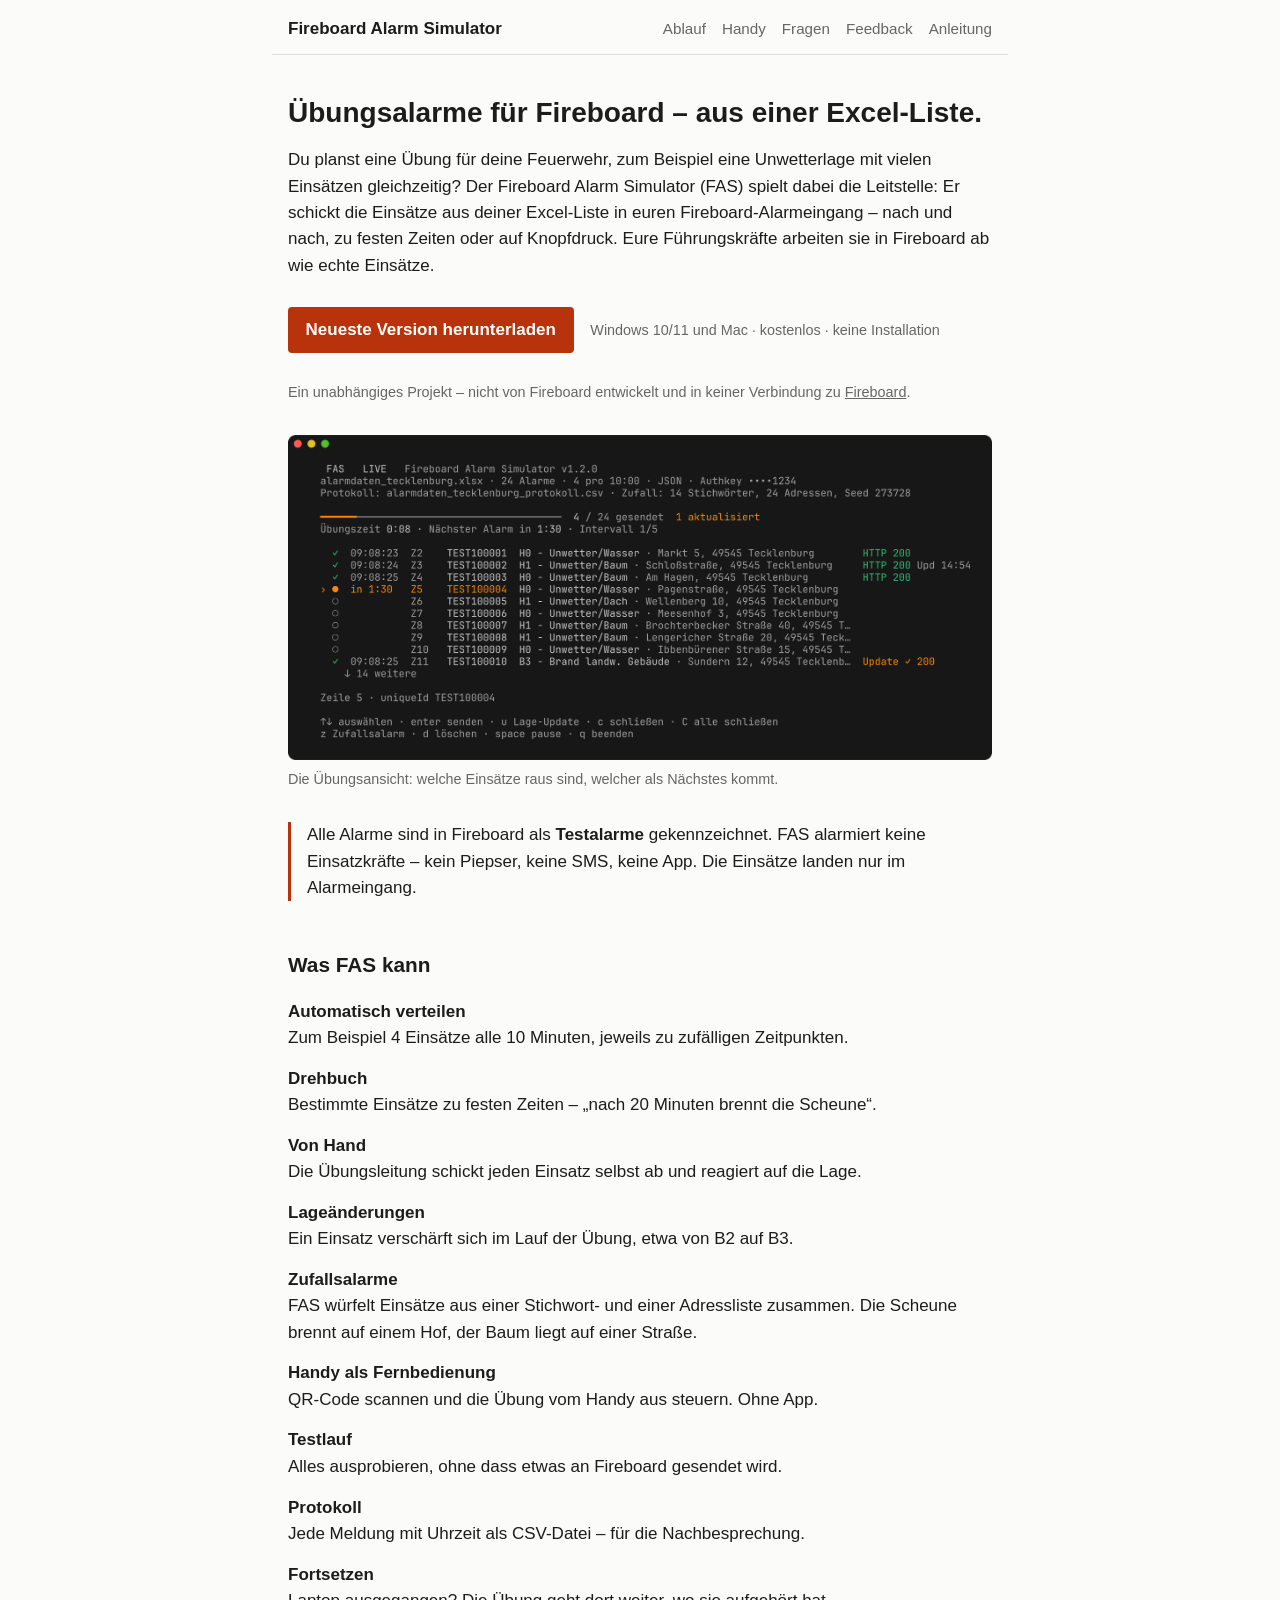
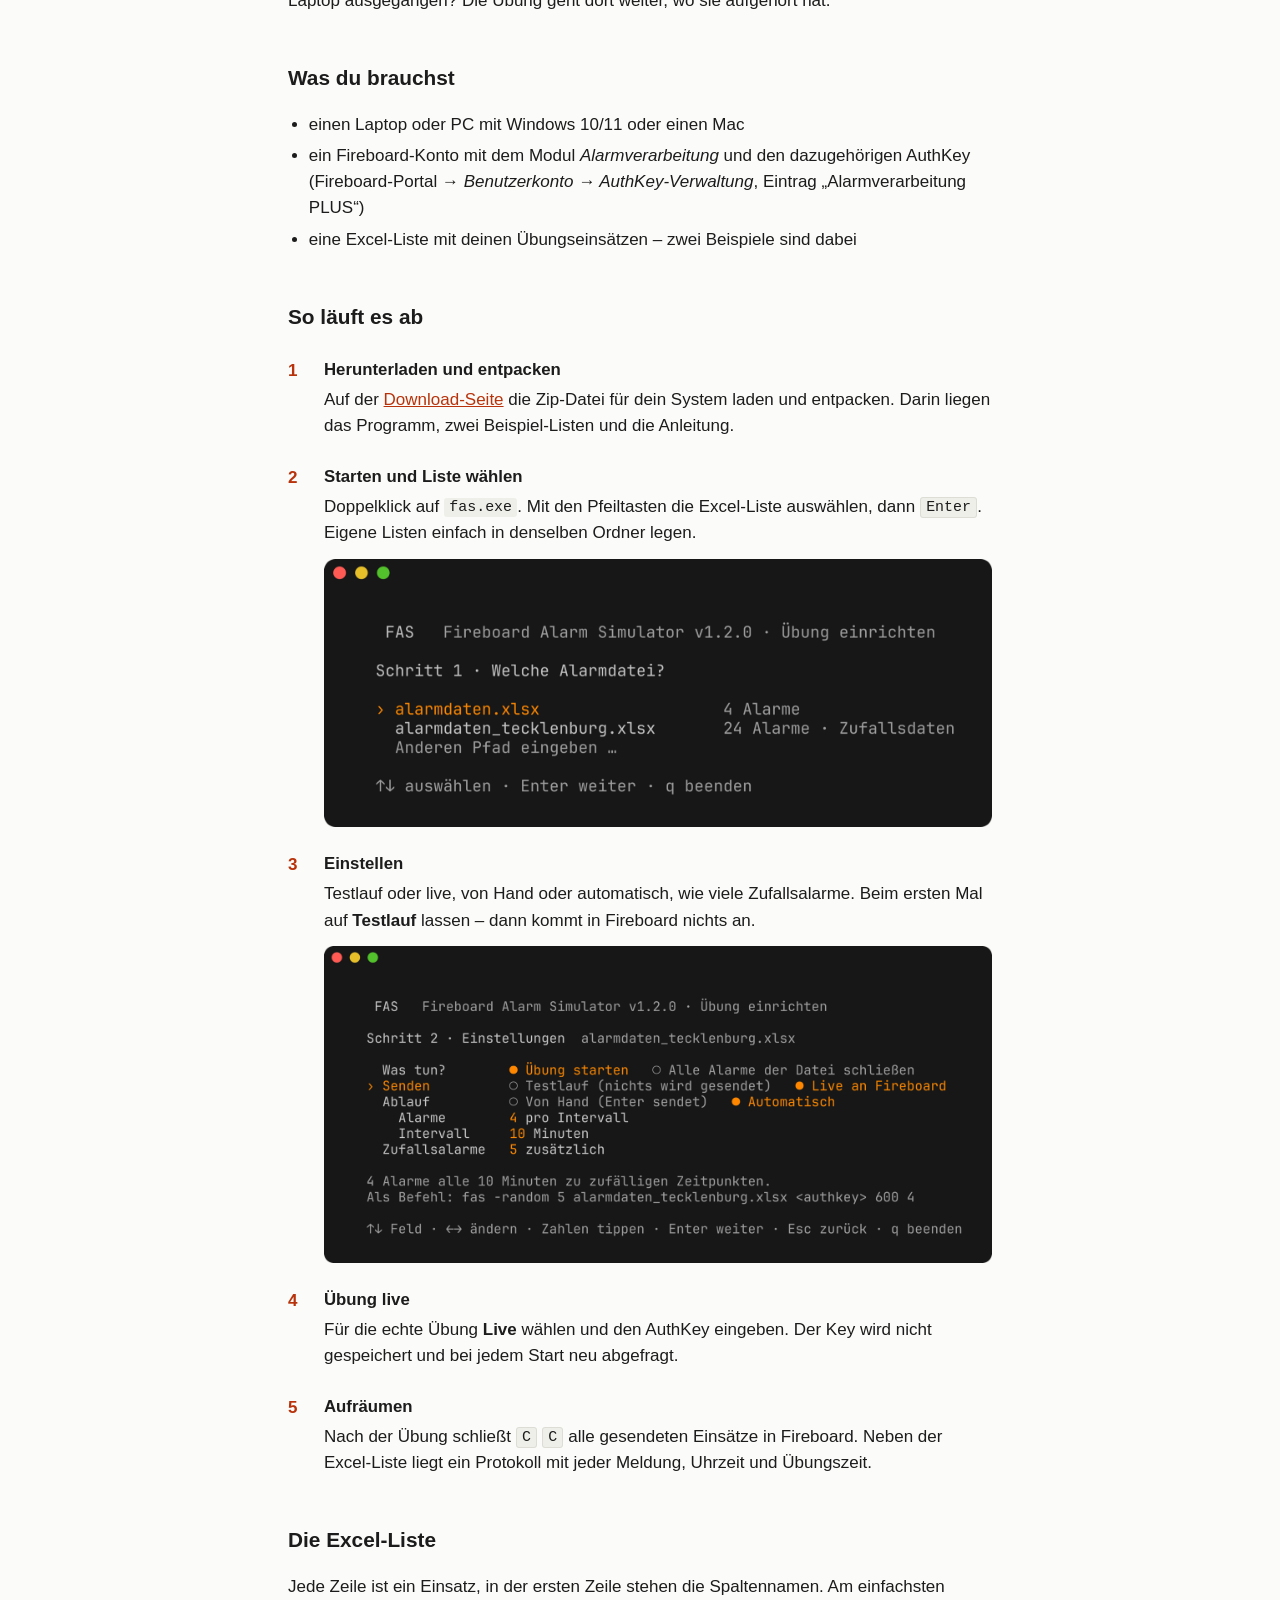
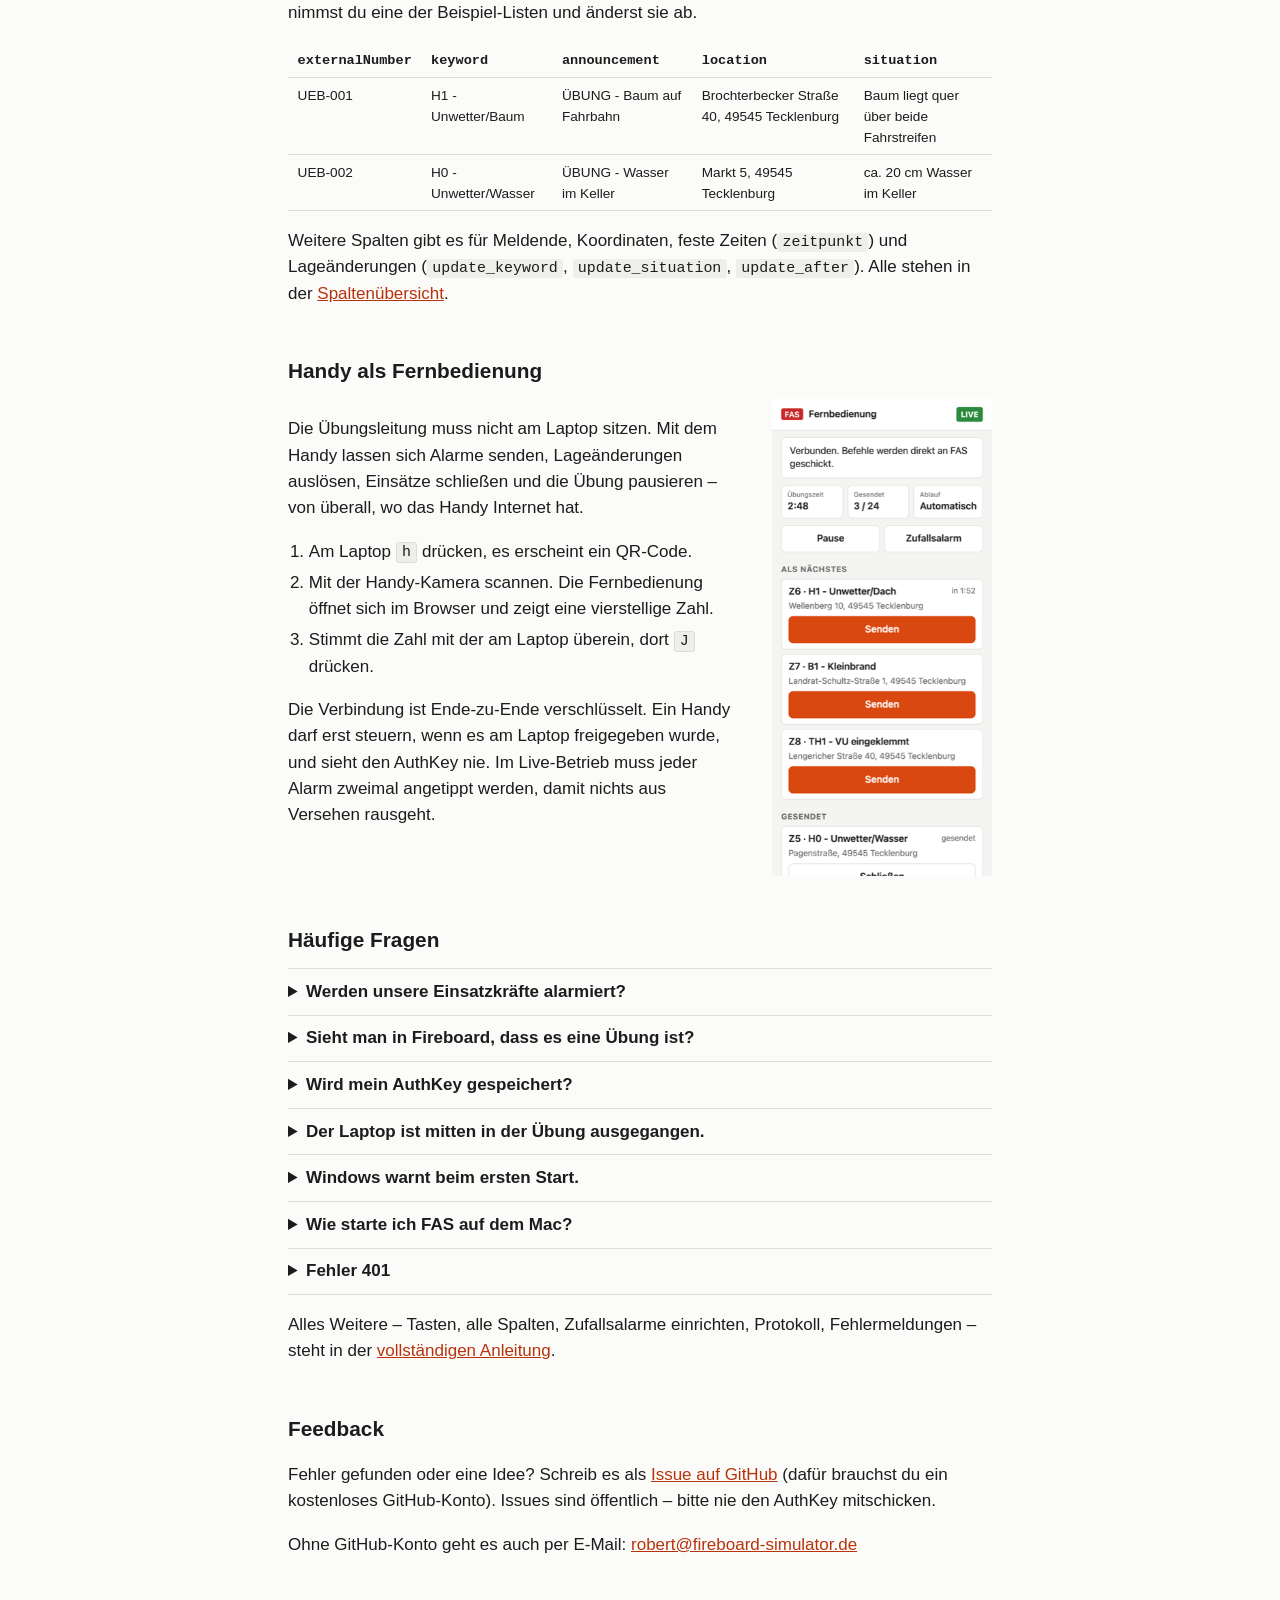
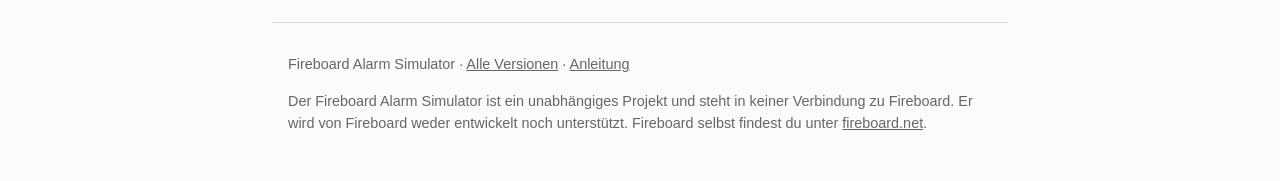
==== index.html @ 9aef9c81 "README aktualisiert" ====
<!doctype html>
<html lang="de">
<head>
<meta charset="utf-8">
<meta name="viewport" content="width=device-width, initial-scale=1">
<title>Fireboard Alarm Simulator – Übungsalarme für die Feuerwehr</title>
<meta name="description" content="Kostenloses Programm für Feuerwehr-Übungen: schickt Übungseinsätze aus einer Excel-Liste als Testalarme in den Fireboard-Alarmeingang. Für Windows und Mac.">
<meta name="robots" content="index, follow, max-snippet:-1, max-image-preview:large">
<link rel="canonical" href="https://fireboard-simulator.de/">

<meta property="og:type" content="website">
<meta property="og:site_name" content="Fireboard Alarm Simulator">
<meta property="og:locale" content="de_DE">
<meta property="og:url" content="https://fireboard-simulator.de/">
<meta property="og:title" content="Fireboard Alarm Simulator – Übungsalarme für die Feuerwehr">
<meta property="og:description" content="FAS spielt bei der Übung die Leitstelle: Einsätze aus einer Excel-Liste landen als Testalarme im Fireboard-Alarmeingang – automatisch, nach Drehbuch oder auf Knopfdruck. Kostenlos für Windows und Mac.">
<meta property="og:image" content="https://fireboard-simulator.de/docs/images/uebung.png">
<meta property="og:image:type" content="image/png">
<meta property="og:image:width" content="1600">
<meta property="og:image:height" content="739">
<meta property="og:image:alt" content="Übungsansicht des Fireboard Alarm Simulator während einer laufenden Übung">
<meta name="twitter:card" content="summary_large_image">

<script type="application/ld+json">
{
  "@context": "https://schema.org",
  "@graph": [
    {
      "@type": "WebSite",
      "@id": "https://fireboard-simulator.de/#website",
      "url": "https://fireboard-simulator.de/",
      "name": "Fireboard Alarm Simulator",
      "alternateName": ["FAS", "Fireboard Alarm Simulator (FAS)"],
      "inLanguage": "de"
    },
    {
      "@type": "SoftwareApplication",
      "@id": "https://fireboard-simulator.de/#software",
      "name": "Fireboard Alarm Simulator",
      "alternateName": "FAS",
      "url": "https://fireboard-simulator.de/",
      "mainEntityOfPage": "https://fireboard-simulator.de/",
      "description": "Programm für Feuerwehr-Übungen: schickt Übungseinsätze aus einer Excel-Liste als Testalarme in den Fireboard-Alarmeingang – automatisch verteilt, nach Drehbuch zu festen Zeiten oder von Hand. Es werden keine Einsatzkräfte alarmiert. Unabhängiges Projekt, nicht von Fireboard entwickelt.",
      "inLanguage": "de",
      "applicationCategory": "UtilitiesApplication",
      "operatingSystem": "Windows 10, Windows 11, macOS",
      "isAccessibleForFree": true,
      "offers": {
        "@type": "Offer",
        "price": "0",
        "priceCurrency": "EUR"
      },
      "downloadUrl": "https://github.com/kventil/fireboard-alarm-simulator-releases/releases/latest",
      "softwareHelp": "https://github.com/kventil/fireboard-alarm-simulator-releases#readme",
      "softwareRequirements": "Fireboard-Konto mit dem Modul Alarmverarbeitung und AuthKey",
      "screenshot": "https://fireboard-simulator.de/docs/images/uebung.png",
      "image": "https://fireboard-simulator.de/docs/images/uebung.png",
      "sameAs": "https://github.com/kventil/fireboard-alarm-simulator-releases",
      "audience": {
        "@type": "Audience",
        "audienceType": "Feuerwehren, Übungsleitung, Einsatzleitung, Führungskräfte"
      },
      "featureList": [
        "Übungsalarme automatisch über die Übungszeit verteilen",
        "Drehbuch: Einsätze zu festen Zeiten",
        "Einsätze von Hand durch die Übungsleitung senden",
        "Lageänderungen im Lauf der Übung",
        "Zufallsalarme aus Stichwort- und Adressliste",
        "Handy als Fernbedienung per QR-Code, Ende-zu-Ende verschlüsselt",
        "Testlauf ohne Senden an Fireboard",
        "Protokoll als CSV-Datei für die Nachbesprechung",
        "Unterbrochene Übung fortsetzen"
      ]
    }
  ]
}
</script>

<link rel="stylesheet" href="style.css">
</head>
<body>

<header>
  <a class="name" href="./">Fireboard Alarm Simulator</a>
  <nav>
    <a href="#ablauf">Ablauf</a>
    <a href="#handy">Handy</a>
    <a href="#fragen">Fragen</a>
    <a href="https://github.com/kventil/fireboard-alarm-simulator-releases/issues/new/choose">Feedback</a>
    <a href="https://github.com/kventil/fireboard-alarm-simulator-releases#readme">Anleitung</a>
  </nav>
</header>

<main>

<h1>Übungsalarme für Fireboard – aus einer Excel-Liste.</h1>

<p>
Du planst eine Übung für deine Feuerwehr, zum Beispiel eine Unwetterlage mit
vielen Einsätzen gleichzeitig? Der Fireboard Alarm Simulator (FAS) spielt dabei
die Leitstelle: Er schickt die Einsätze aus deiner Excel-Liste in euren
Fireboard-Alarmeingang – nach und nach, zu festen Zeiten oder auf Knopfdruck.
Eure Führungskräfte arbeiten sie in Fireboard ab wie echte Einsätze.
</p>

<p class="download">
  <a href="https://github.com/kventil/fireboard-alarm-simulator-releases/releases/latest">Neueste Version herunterladen</a>
  <span>Windows 10/11 und Mac · kostenlos · keine Installation</span>
</p>

<p class="small">
Ein unabhängiges Projekt – nicht von Fireboard entwickelt und in keiner
Verbindung zu <a href="https://fireboard.net/">Fireboard</a>.
</p>

<figure>
  <img src="docs/images/uebung.png" width="1600" height="739" alt="Übungsansicht während einer laufenden Übung">
  <figcaption>Die Übungsansicht: welche Einsätze raus sind, welcher als Nächstes kommt.</figcaption>
</figure>

<p class="note">
Alle Alarme sind in Fireboard als <b>Testalarme</b> gekennzeichnet. FAS
alarmiert keine Einsatzkräfte – kein Piepser, keine SMS, keine App. Die
Einsätze landen nur im Alarmeingang.
</p>

<h2>Was FAS kann</h2>

<dl class="features">
  <dt>Automatisch verteilen</dt>
  <dd>Zum Beispiel 4 Einsätze alle 10 Minuten, jeweils zu zufälligen Zeitpunkten.</dd>
  <dt>Drehbuch</dt>
  <dd>Bestimmte Einsätze zu festen Zeiten – „nach 20 Minuten brennt die Scheune“.</dd>
  <dt>Von Hand</dt>
  <dd>Die Übungsleitung schickt jeden Einsatz selbst ab und reagiert auf die Lage.</dd>
  <dt>Lageänderungen</dt>
  <dd>Ein Einsatz verschärft sich im Lauf der Übung, etwa von B2 auf B3.</dd>
  <dt>Zufallsalarme</dt>
  <dd>FAS würfelt Einsätze aus einer Stichwort- und einer Adressliste zusammen. Die Scheune brennt auf einem Hof, der Baum liegt auf einer Straße.</dd>
  <dt>Handy als Fernbedienung</dt>
  <dd>QR-Code scannen und die Übung vom Handy aus steuern. Ohne App.</dd>
  <dt>Testlauf</dt>
  <dd>Alles ausprobieren, ohne dass etwas an Fireboard gesendet wird.</dd>
  <dt>Protokoll</dt>
  <dd>Jede Meldung mit Uhrzeit als CSV-Datei – für die Nachbesprechung.</dd>
  <dt>Fortsetzen</dt>
  <dd>Laptop ausgegangen? Die Übung geht dort weiter, wo sie aufgehört hat.</dd>
</dl>

<h2>Was du brauchst</h2>

<ul>
  <li>einen Laptop oder PC mit Windows 10/11 oder einen Mac</li>
  <li>ein Fireboard-Konto mit dem Modul <i>Alarmverarbeitung</i> und den
    dazugehörigen AuthKey (Fireboard-Portal → <i>Benutzerkonto →
    AuthKey-Verwaltung</i>, Eintrag „Alarmverarbeitung PLUS“)</li>
  <li>eine Excel-Liste mit deinen Übungseinsätzen – zwei Beispiele sind dabei</li>
</ul>

<h2 id="ablauf">So läuft es ab</h2>

<ol class="steps">
  <li>
    <h3>Herunterladen und entpacken</h3>
    <p>Auf der <a href="https://github.com/kventil/fireboard-alarm-simulator-releases/releases/latest">Download-Seite</a>
    die Zip-Datei für dein System laden und entpacken. Darin liegen das
    Programm, zwei Beispiel-Listen und die Anleitung.</p>
  </li>
  <li>
    <h3>Starten und Liste wählen</h3>
    <p>Doppelklick auf <code>fas.exe</code>. Mit den Pfeiltasten die
    Excel-Liste auswählen, dann <kbd>Enter</kbd>. Eigene Listen einfach in
    denselben Ordner legen.</p>
    <img src="docs/images/start-datei.png" width="1600" height="644" alt="Startbildschirm: Alarmliste wählen" loading="lazy">
  </li>
  <li>
    <h3>Einstellen</h3>
    <p>Testlauf oder live, von Hand oder automatisch, wie viele
    Zufallsalarme. Beim ersten Mal auf <b>Testlauf</b> lassen – dann kommt
    in Fireboard nichts an.</p>
    <img src="docs/images/start-einstellungen.png" width="1600" height="759" alt="Startbildschirm: Einstellungen" loading="lazy">
  </li>
  <li>
    <h3>Übung live</h3>
    <p>Für die echte Übung <b>Live</b> wählen und den AuthKey eingeben. Der
    Key wird nicht gespeichert und bei jedem Start neu abgefragt.</p>
  </li>
  <li>
    <h3>Aufräumen</h3>
    <p>Nach der Übung schließt <kbd>C</kbd> <kbd>C</kbd> alle gesendeten
    Einsätze in Fireboard. Neben der Excel-Liste liegt ein Protokoll mit
    jeder Meldung, Uhrzeit und Übungszeit.</p>
  </li>
</ol>

<h2>Die Excel-Liste</h2>

<p>
Jede Zeile ist ein Einsatz, in der ersten Zeile stehen die Spaltennamen. Am
einfachsten nimmst du eine der Beispiel-Listen und änderst sie ab.
</p>

<div class="table">
<table>
  <thead>
    <tr><th>externalNumber</th><th>keyword</th><th>announcement</th><th>location</th><th>situation</th></tr>
  </thead>
  <tbody>
    <tr><td>UEB-001</td><td>H1 - Unwetter/Baum</td><td>ÜBUNG - Baum auf Fahrbahn</td><td>Brochterbecker Straße 40, 49545 Tecklenburg</td><td>Baum liegt quer über beide Fahrstreifen</td></tr>
    <tr><td>UEB-002</td><td>H0 - Unwetter/Wasser</td><td>ÜBUNG - Wasser im Keller</td><td>Markt 5, 49545 Tecklenburg</td><td>ca. 20 cm Wasser im Keller</td></tr>
  </tbody>
</table>
</div>

<p>
Weitere Spalten gibt es für Meldende, Koordinaten, feste Zeiten
(<code>zeitpunkt</code>) und Lageänderungen (<code>update_keyword</code>,
<code>update_situation</code>, <code>update_after</code>). Alle stehen in der
<a href="https://github.com/kventil/fireboard-alarm-simulator-releases#alle-spalten">Spaltenübersicht</a>.
</p>

<h2 id="handy">Handy als Fernbedienung</h2>

<div class="split">
  <div>
    <p>
    Die Übungsleitung muss nicht am Laptop sitzen. Mit dem Handy lassen sich
    Alarme senden, Lageänderungen auslösen, Einsätze schließen und die Übung
    pausieren – von überall, wo das Handy Internet hat.
    </p>
    <ol>
      <li>Am Laptop <kbd>h</kbd> drücken, es erscheint ein QR-Code.</li>
      <li>Mit der Handy-Kamera scannen. Die Fernbedienung öffnet sich im Browser und zeigt eine vierstellige Zahl.</li>
      <li>Stimmt die Zahl mit der am Laptop überein, dort <kbd>J</kbd> drücken.</li>
    </ol>
    <p>
    Die Verbindung ist Ende-zu-Ende verschlüsselt. Ein Handy darf erst
    steuern, wenn es am Laptop freigegeben wurde, und sieht den AuthKey nie.
    Im Live-Betrieb muss jeder Alarm zweimal angetippt werden, damit nichts
    aus Versehen rausgeht.
    </p>
  </div>
  <img src="docs/images/handy.png" width="323" height="700" alt="Fernbedienung auf dem Handy" loading="lazy">
</div>

<h2 id="fragen">Häufige Fragen</h2>

<details>
  <summary>Werden unsere Einsatzkräfte alarmiert?</summary>
  <p>Nein. FAS schickt die Einsätze nur in den Fireboard-Alarmeingang. Piepser,
  Sirene, SMS oder Alarmierungs-Apps werden nicht ausgelöst.</p>
</details>

<details>
  <summary>Sieht man in Fireboard, dass es eine Übung ist?</summary>
  <p>Ja, alle Alarme sind als Testalarme gekennzeichnet. Zusätzlich empfehlen
  wir, im Alarmtext „ÜBUNG“ voranzustellen – wie in den Beispiel-Listen.</p>
</details>

<details>
  <summary>Wird mein AuthKey gespeichert?</summary>
  <p>Nein, nie. Du gibst ihn bei jedem Start ein. Wer das nicht jedes Mal
  möchte, kann ihn in eine Datei legen – siehe
  <a href="https://github.com/kventil/fireboard-alarm-simulator-releases#authkey-aus-einer-datei">AuthKey aus einer Datei</a>.</p>
</details>

<details>
  <summary>Der Laptop ist mitten in der Übung ausgegangen.</summary>
  <p>Einfach FAS wieder starten. Es fragt „Letzte Übung fortsetzen?“ – mit
  <kbd>J</kbd> geht es dort weiter, wo es aufgehört hat. Schon gesendete
  Einsätze werden nicht noch einmal geschickt.</p>
</details>

<details>
  <summary>Windows warnt beim ersten Start.</summary>
  <p>„Der Computer wurde durch Windows geschützt“ ist bei neuen Programmen
  normal. Auf <i>Weitere Informationen</i> → <i>Trotzdem ausführen</i>
  klicken.</p>
</details>

<details>
  <summary>Wie starte ich FAS auf dem Mac?</summary>
  <p>Die Zip-Datei für Apple-Chip (<code>macos-arm64</code>) oder Intel
  (<code>macos-intel</code>) laden und entpacken. Beim ersten Mal im
  Terminal die Download-Sperre entfernen:</p>
  <pre>cd ~/Downloads/fireboard-alarm-simulator-…-macos-arm64
xattr -d com.apple.quarantine fas
./fas</pre>
  <p>Danach genügt ein Doppelklick auf <code>fas</code> im Finder.</p>
</details>

<details>
  <summary>Fehler 401</summary>
  <p>Der AuthKey ist falsch, oder das Modul Alarmverarbeitung ist für euer
  Konto nicht freigeschaltet. Den Key im Fireboard-Portal prüfen.</p>
</details>

<p>
Alles Weitere – Tasten, alle Spalten, Zufallsalarme einrichten, Protokoll,
Fehlermeldungen – steht in der
<a href="https://github.com/kventil/fireboard-alarm-simulator-releases#readme">vollständigen Anleitung</a>.
</p>

<h2 id="feedback">Feedback</h2>

<p>
Fehler gefunden oder eine Idee? Schreib es als
<a href="https://github.com/kventil/fireboard-alarm-simulator-releases/issues/new/choose">Issue auf GitHub</a>
(dafür brauchst du ein kostenloses GitHub-Konto). Issues sind öffentlich –
bitte nie den AuthKey mitschicken.
</p>

<p id="kontakt">
Ohne GitHub-Konto geht es auch per E-Mail:
<span class="mail" data-m="ed.rotalumis-draoberif|trebor">robert<span class="x">.entfernen</span>@<span class="x">nicht-</span>fireboard-simulator.de</span>
</p>

</main>

<footer>
  <p>
  Fireboard Alarm Simulator ·
  <a href="https://github.com/kventil/fireboard-alarm-simulator-releases/releases">Alle Versionen</a> ·
  <a href="https://github.com/kventil/fireboard-alarm-simulator-releases#readme">Anleitung</a>
  </p>
  <p>
  Der Fireboard Alarm Simulator ist ein unabhängiges Projekt und steht in
  keiner Verbindung zu Fireboard. Er wird von Fireboard weder entwickelt noch
  unterstützt. Fireboard selbst findest du unter
  <a href="https://fireboard.net/">fireboard.net</a>.
  </p>
</footer>

<script>
// Spam protection for the e-mail address. The page source does not contain
// it in one piece: without JavaScript, decoy parts hidden by CSS keep it from
// harvesters; with JavaScript it is put together here as a mailto link.
for (const el of document.querySelectorAll(".mail[data-m]")) {
  const [domain, user] = el.dataset.m.split("|").map(s => [...s].reverse().join(""));
  const a = document.createElement("a");
  a.href = "mailto:" + user + "\u0040" + domain;
  a.textContent = user + "\u0040" + domain;
  el.replaceWith(a);
}
</script>

</body>
</html>
---- style.css ----
:root {
  --bg: #fbfbf9;
  --text: #1c1c1c;
  --dim: #666;
  --line: #ddddd6;
  --code: #efefea;
  --accent: #b8330b;
  color-scheme: light dark;
}
@media (prefers-color-scheme: dark) {
  :root {
    --bg: #171717;
    --text: #e8e8e8;
    --dim: #9a9a9a;
    --line: #333;
    --code: #242424;
    --accent: #ff8a3d;
  }
}

* { box-sizing: border-box; }

body {
  margin: 0;
  background: var(--bg);
  color: var(--text);
  font: 17px/1.55 -apple-system, BlinkMacSystemFont, "Segoe UI", Roboto, sans-serif;
}

a { color: var(--accent); }

header, main, footer {
  max-width: 46rem;
  margin: 0 auto;
  padding: 0 1rem;
}

header {
  display: flex;
  flex-wrap: wrap;
  gap: .25rem 1.5rem;
  justify-content: space-between;
  align-items: baseline;
  padding-top: 1rem;
  padding-bottom: .75rem;
  border-bottom: 1px solid var(--line);
}
header .name {
  color: var(--text);
  font-weight: 600;
  text-decoration: none;
}
header nav { display: flex; flex-wrap: wrap; gap: 1rem; font-size: .95rem; }
header nav a { color: var(--dim); text-decoration: none; }
header nav a:hover { color: var(--text); }

h1 { font-size: 1.75rem; line-height: 1.25; margin: 2.5rem 0 1rem; }
h2 { font-size: 1.3rem; margin: 3rem 0 .75rem; }
h3 { font-size: 1.05rem; margin: 0 0 .25rem; }

img { max-width: 100%; height: auto; display: block; }

figure { margin: 2rem 0; }
figcaption { color: var(--dim); font-size: .9rem; margin-top: .5rem; }

.download { margin: 1.75rem 0; }
.download a {
  display: inline-block;
  background: var(--accent);
  color: #fff;
  font-weight: 600;
  text-decoration: none;
  padding: .6rem 1.1rem;
  border-radius: 4px;
  margin-right: .75rem;
}
.download a:hover { filter: brightness(1.1); }
.download span { color: var(--dim); font-size: .9rem; display: inline-block; margin-top: .5rem; }

.note {
  border-left: 3px solid var(--accent);
  padding-left: 1rem;
}

.features dt { font-weight: 600; margin-top: .9rem; }
.features dd { margin: 0; }

ul, ol { padding-left: 1.3rem; }
li { margin: .3rem 0; }

.steps { list-style: none; padding: 0; counter-reset: step; }
.steps > li {
  counter-increment: step;
  position: relative;
  padding-left: 2.25rem;
  margin: 1.5rem 0;
}
.steps > li::before {
  content: counter(step);
  position: absolute;
  left: 0;
  top: .05rem;
  font-weight: 600;
  color: var(--accent);
}
.steps p { margin: 0 0 .75rem; }

.table { overflow-x: auto; margin: 1rem 0; }
table { border-collapse: collapse; font-size: .85rem; }
th, td {
  text-align: left;
  vertical-align: top;
  padding: .4rem .6rem;
  border-bottom: 1px solid var(--line);
}
th { font-family: ui-monospace, Menlo, Consolas, monospace; font-weight: 600; }

.split { display: flex; gap: 2rem; align-items: flex-start; }
.split > div { flex: 1; }
.split img { width: 220px; flex-shrink: 0; }
@media (max-width: 600px) {
  .split { flex-direction: column; }
  .split img { align-self: center; }
}

code, kbd, pre {
  font-family: ui-monospace, Menlo, Consolas, monospace;
  font-size: .88em;
  background: var(--code);
  border-radius: 3px;
}
code, kbd { padding: .1em .35em; }
kbd { border: 1px solid var(--line); }
pre { padding: .75rem 1rem; overflow-x: auto; }

details { border-bottom: 1px solid var(--line); padding: .6rem 0; }
details:first-of-type { border-top: 1px solid var(--line); }
summary { cursor: pointer; font-weight: 600; }
details p { margin: .5rem 0; }

footer {
  margin-top: 4rem;
  padding-top: 1rem;
  padding-bottom: 2rem;
  border-top: 1px solid var(--line);
  color: var(--dim);
  font-size: .9rem;
}
footer a { color: var(--dim); }

.small { color: var(--dim); font-size: .9rem; }
.small a { color: var(--dim); }

.mail .x { display: none; }
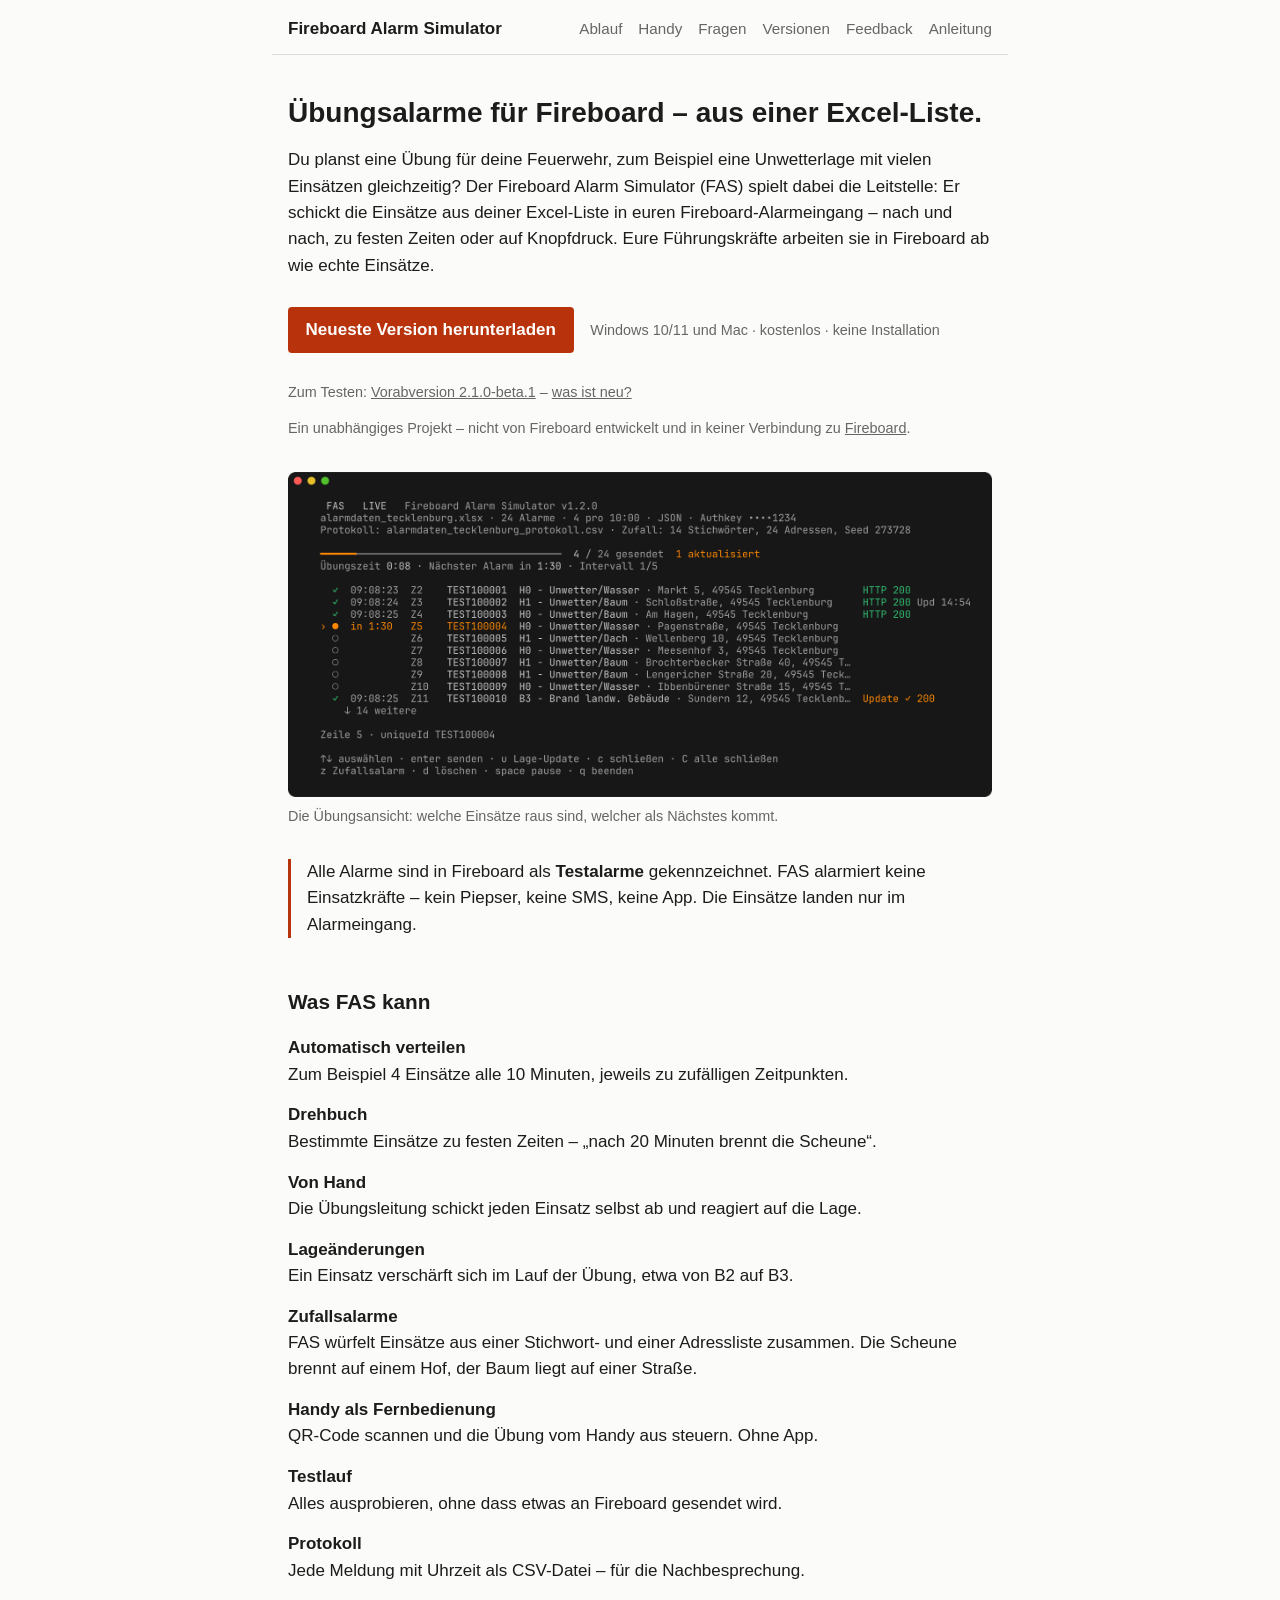
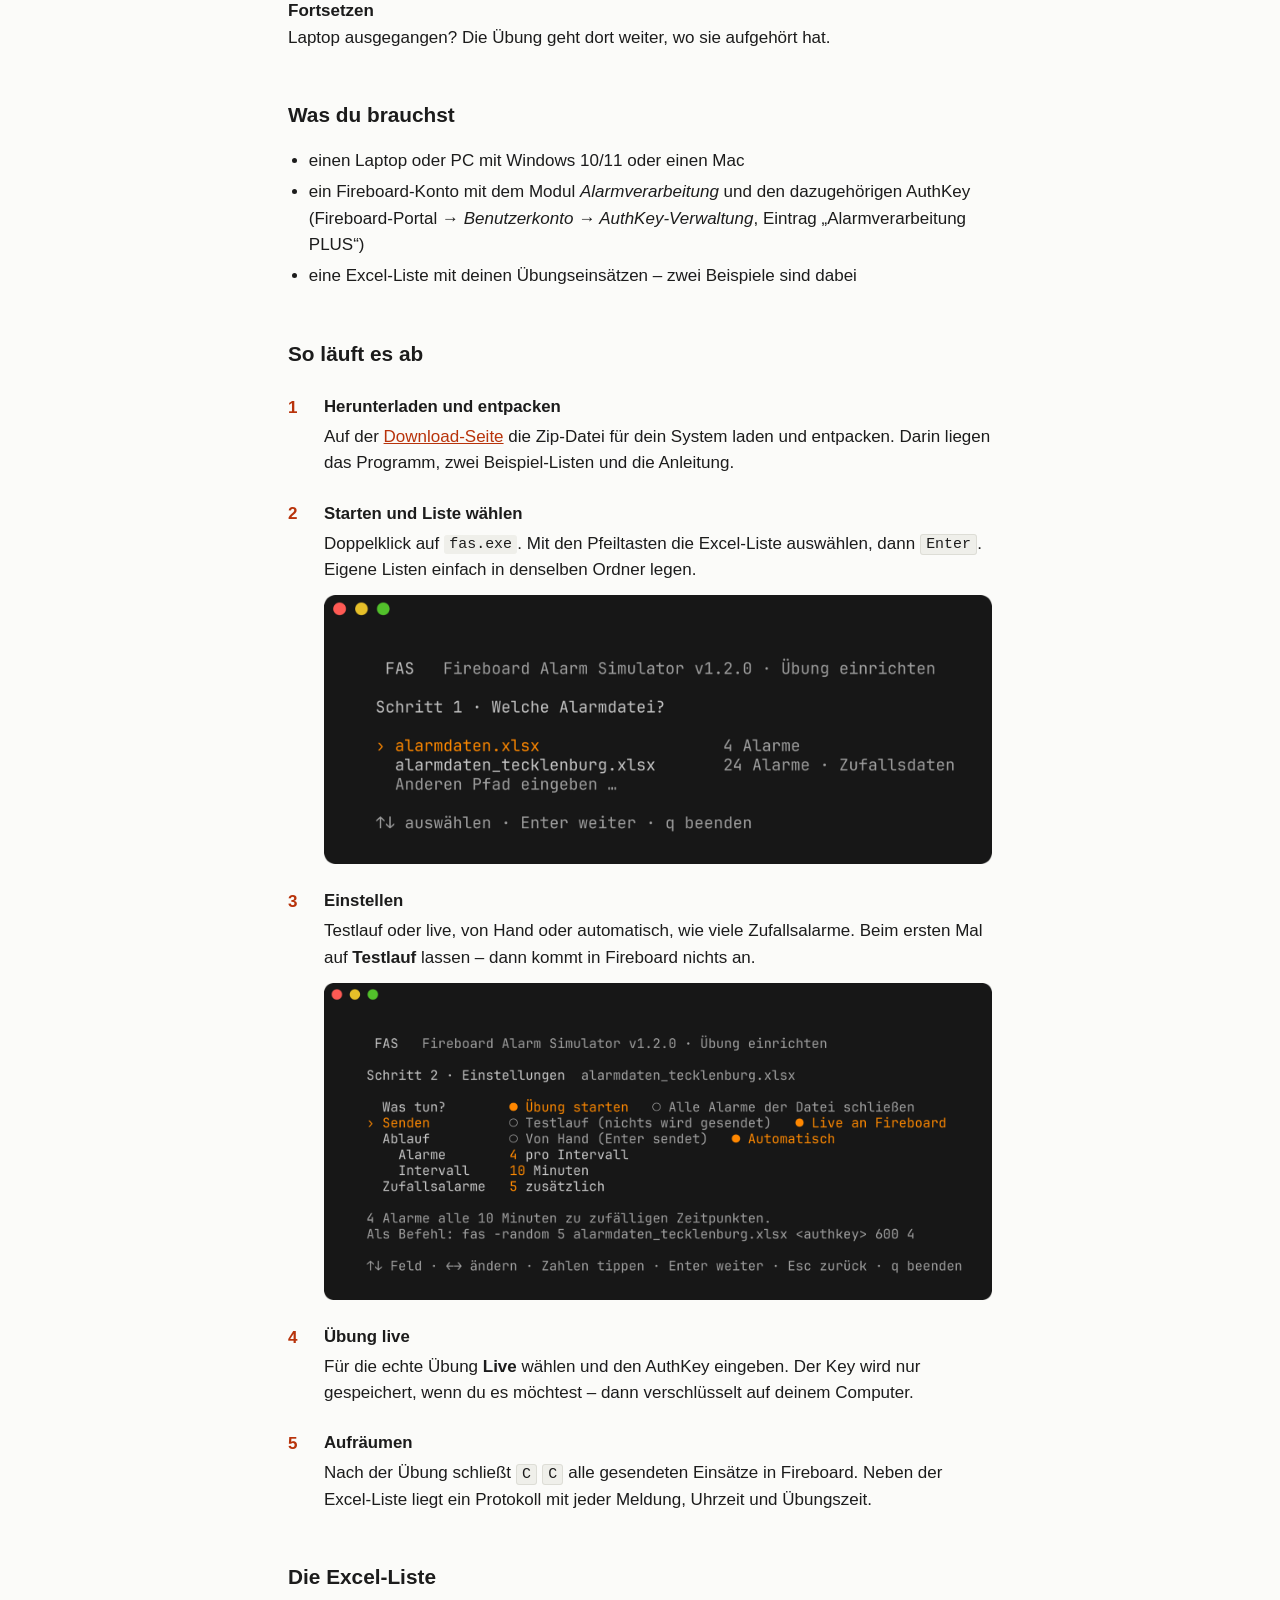
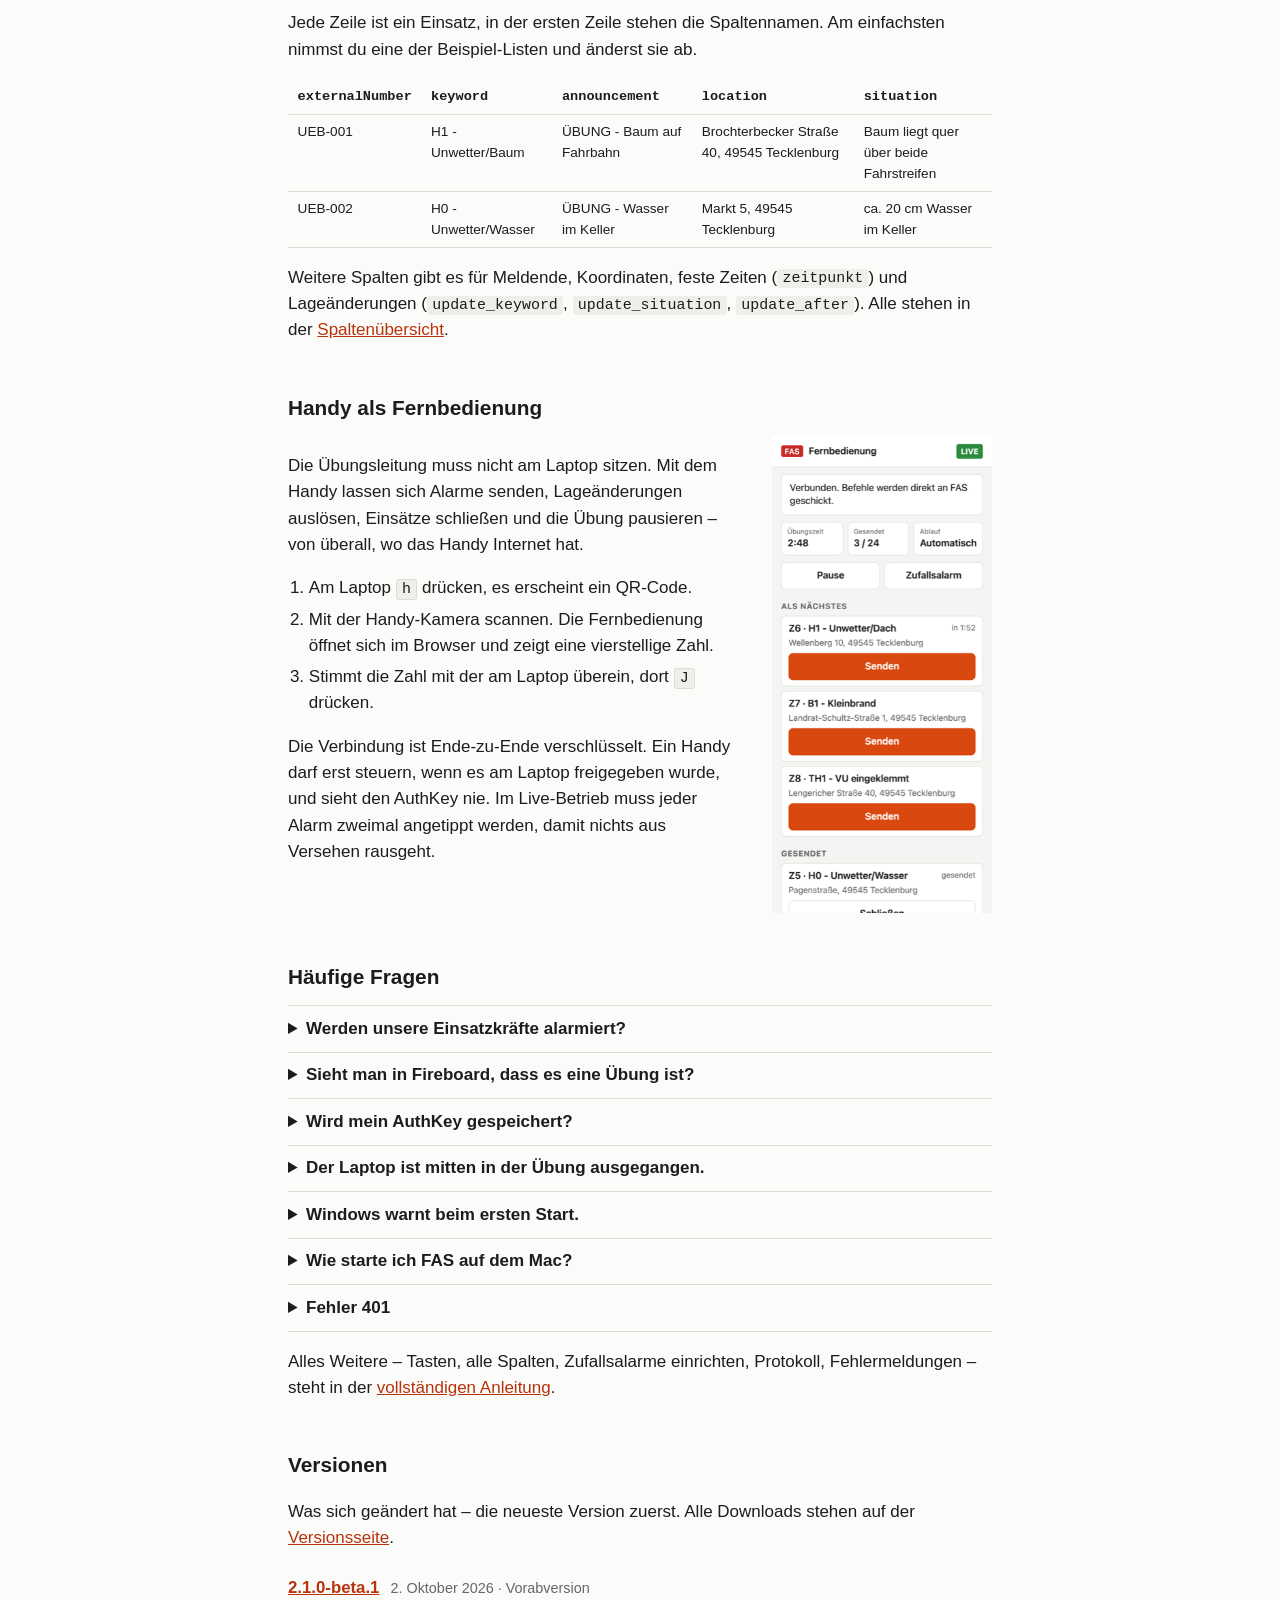
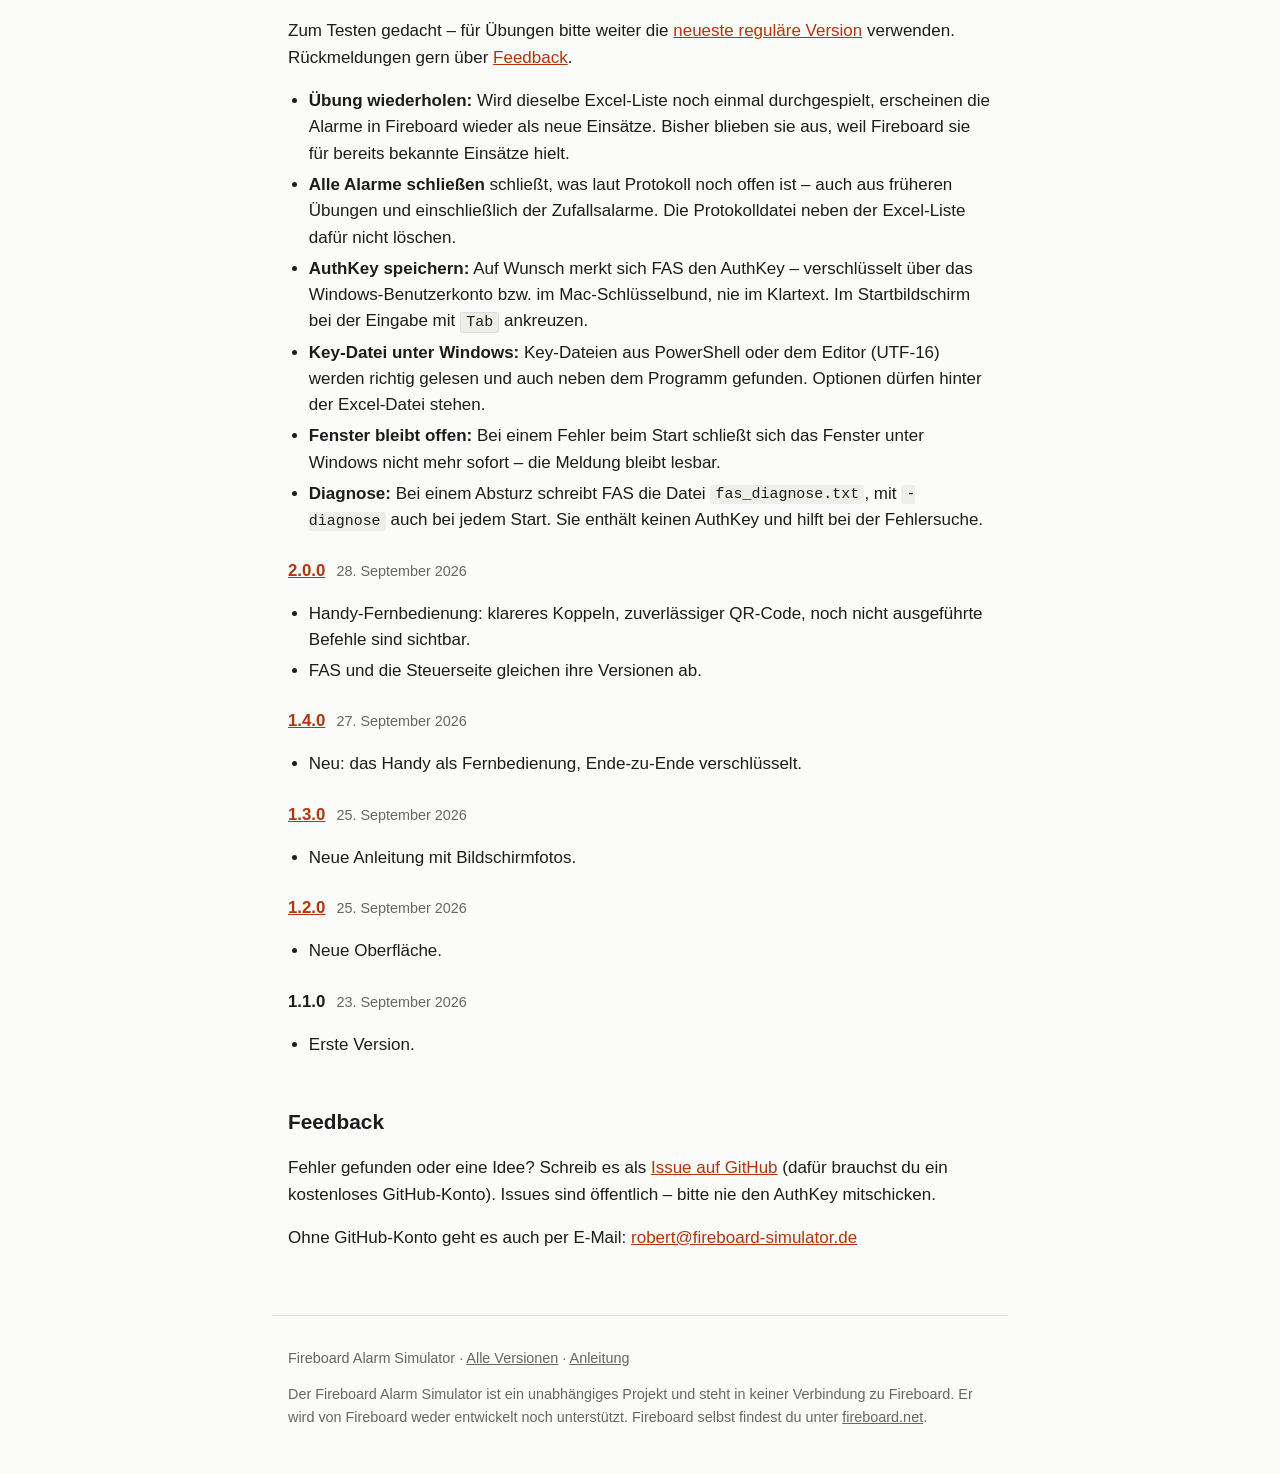
==== commit 47480bae: "README aktualisiert" ====
--- a/index.html
+++ b/index.html
@@ -86,6 +86,7 @@
     <a href="#ablauf">Ablauf</a>
     <a href="#handy">Handy</a>
     <a href="#fragen">Fragen</a>
+    <a href="#versionen">Versionen</a>
     <a href="https://github.com/kventil/fireboard-alarm-simulator-releases/issues/new/choose">Feedback</a>
     <a href="https://github.com/kventil/fireboard-alarm-simulator-releases#readme">Anleitung</a>
   </nav>
@@ -106,6 +107,11 @@
 <p class="download">
   <a href="https://github.com/kventil/fireboard-alarm-simulator-releases/releases/latest">Neueste Version herunterladen</a>
   <span>Windows 10/11 und Mac · kostenlos · keine Installation</span>
+</p>
+
+<p class="small">
+Zum Testen: <a href="https://github.com/kventil/fireboard-alarm-simulator-releases/releases/tag/v2.1.0-beta.1">Vorabversion 2.1.0-beta.1</a>
+– <a href="#versionen">was ist neu?</a>
 </p>
 
 <p class="small">
@@ -183,7 +189,8 @@
   <li>
     <h3>Übung live</h3>
     <p>Für die echte Übung <b>Live</b> wählen und den AuthKey eingeben. Der
-    Key wird nicht gespeichert und bei jedem Start neu abgefragt.</p>
+    Key wird nur gespeichert, wenn du es möchtest – dann verschlüsselt auf
+    deinem Computer.</p>
   </li>
   <li>
     <h3>Aufräumen</h3>
@@ -259,9 +266,9 @@
 
 <details>
   <summary>Wird mein AuthKey gespeichert?</summary>
-  <p>Nein, nie. Du gibst ihn bei jedem Start ein. Wer das nicht jedes Mal
-  möchte, kann ihn in eine Datei legen – siehe
-  <a href="https://github.com/kventil/fireboard-alarm-simulator-releases#authkey-aus-einer-datei">AuthKey aus einer Datei</a>.</p>
+  <p>Nur, wenn du es willst. Ohne dein Zutun gibst du ihn bei jedem Start
+  ein. Auf Wunsch speichert FAS ihn verschlüsselt auf deinem Computer – siehe
+  <a href="https://github.com/kventil/fireboard-alarm-simulator-releases#authkey-speichern">AuthKey speichern</a>.</p>
 </details>
 
 <details>
@@ -300,6 +307,72 @@
 Fehlermeldungen – steht in der
 <a href="https://github.com/kventil/fireboard-alarm-simulator-releases#readme">vollständigen Anleitung</a>.
 </p>
+
+<h2 id="versionen">Versionen</h2>
+
+<p>
+Was sich geändert hat – die neueste Version zuerst. Alle Downloads stehen auf
+der <a href="https://github.com/kventil/fireboard-alarm-simulator-releases/releases">Versionsseite</a>.
+</p>
+
+<div class="versions">
+
+<h3><a href="https://github.com/kventil/fireboard-alarm-simulator-releases/releases/tag/v2.1.0-beta.1">2.1.0-beta.1</a> <span>2. Oktober 2026 · Vorabversion</span></h3>
+<p>
+Zum Testen gedacht – für Übungen bitte weiter die
+<a href="https://github.com/kventil/fireboard-alarm-simulator-releases/releases/latest">neueste reguläre Version</a> verwenden.
+Rückmeldungen gern über <a href="#feedback">Feedback</a>.
+</p>
+<ul>
+  <li><b>Übung wiederholen:</b> Wird dieselbe Excel-Liste noch einmal
+    durchgespielt, erscheinen die Alarme in Fireboard wieder als neue Einsätze.
+    Bisher blieben sie aus, weil Fireboard sie für bereits bekannte Einsätze
+    hielt.</li>
+  <li><b>Alle Alarme schließen</b> schließt, was laut Protokoll noch offen ist –
+    auch aus früheren Übungen und einschließlich der Zufallsalarme. Die
+    Protokolldatei neben der Excel-Liste dafür nicht löschen.</li>
+  <li><b>AuthKey speichern:</b> Auf Wunsch merkt sich FAS den AuthKey –
+    verschlüsselt über das Windows-Benutzerkonto bzw. im Mac-Schlüsselbund,
+    nie im Klartext. Im Startbildschirm bei der Eingabe mit <kbd>Tab</kbd>
+    ankreuzen.</li>
+  <li><b>Key-Datei unter Windows:</b> Key-Dateien aus PowerShell oder dem
+    Editor (UTF-16) werden richtig gelesen und auch neben dem Programm
+    gefunden. Optionen dürfen hinter der Excel-Datei stehen.</li>
+  <li><b>Fenster bleibt offen:</b> Bei einem Fehler beim Start schließt sich
+    das Fenster unter Windows nicht mehr sofort – die Meldung bleibt lesbar.</li>
+  <li><b>Diagnose:</b> Bei einem Absturz schreibt FAS die Datei
+    <code>fas_diagnose.txt</code>, mit <code>-diagnose</code> auch bei jedem
+    Start. Sie enthält keinen AuthKey und hilft bei der Fehlersuche.</li>
+</ul>
+
+<h3><a href="https://github.com/kventil/fireboard-alarm-simulator-releases/releases/tag/v2.0.0">2.0.0</a> <span>28. September 2026</span></h3>
+<ul>
+  <li>Handy-Fernbedienung: klareres Koppeln, zuverlässiger QR-Code, noch nicht
+    ausgeführte Befehle sind sichtbar.</li>
+  <li>FAS und die Steuerseite gleichen ihre Versionen ab.</li>
+</ul>
+
+<h3><a href="https://github.com/kventil/fireboard-alarm-simulator-releases/releases/tag/v1.4.0">1.4.0</a> <span>27. September 2026</span></h3>
+<ul>
+  <li>Neu: das Handy als Fernbedienung, Ende-zu-Ende verschlüsselt.</li>
+</ul>
+
+<h3><a href="https://github.com/kventil/fireboard-alarm-simulator-releases/releases/tag/v1.3.0">1.3.0</a> <span>25. September 2026</span></h3>
+<ul>
+  <li>Neue Anleitung mit Bildschirmfotos.</li>
+</ul>
+
+<h3><a href="https://github.com/kventil/fireboard-alarm-simulator-releases/releases/tag/v1.2.0">1.2.0</a> <span>25. September 2026</span></h3>
+<ul>
+  <li>Neue Oberfläche.</li>
+</ul>
+
+<h3>1.1.0 <span>23. September 2026</span></h3>
+<ul>
+  <li>Erste Version.</li>
+</ul>
+
+</div>
 
 <h2 id="feedback">Feedback</h2>
 
--- a/style.css
+++ b/style.css
@@ -148,6 +148,9 @@
 }
 footer a { color: var(--dim); }
 
+.versions h3 { margin-top: 1.5rem; }
+.versions h3 span { color: var(--dim); font-size: .9rem; font-weight: 400; margin-left: .4rem; }
+
 .small { color: var(--dim); font-size: .9rem; }
 .small a { color: var(--dim); }
 
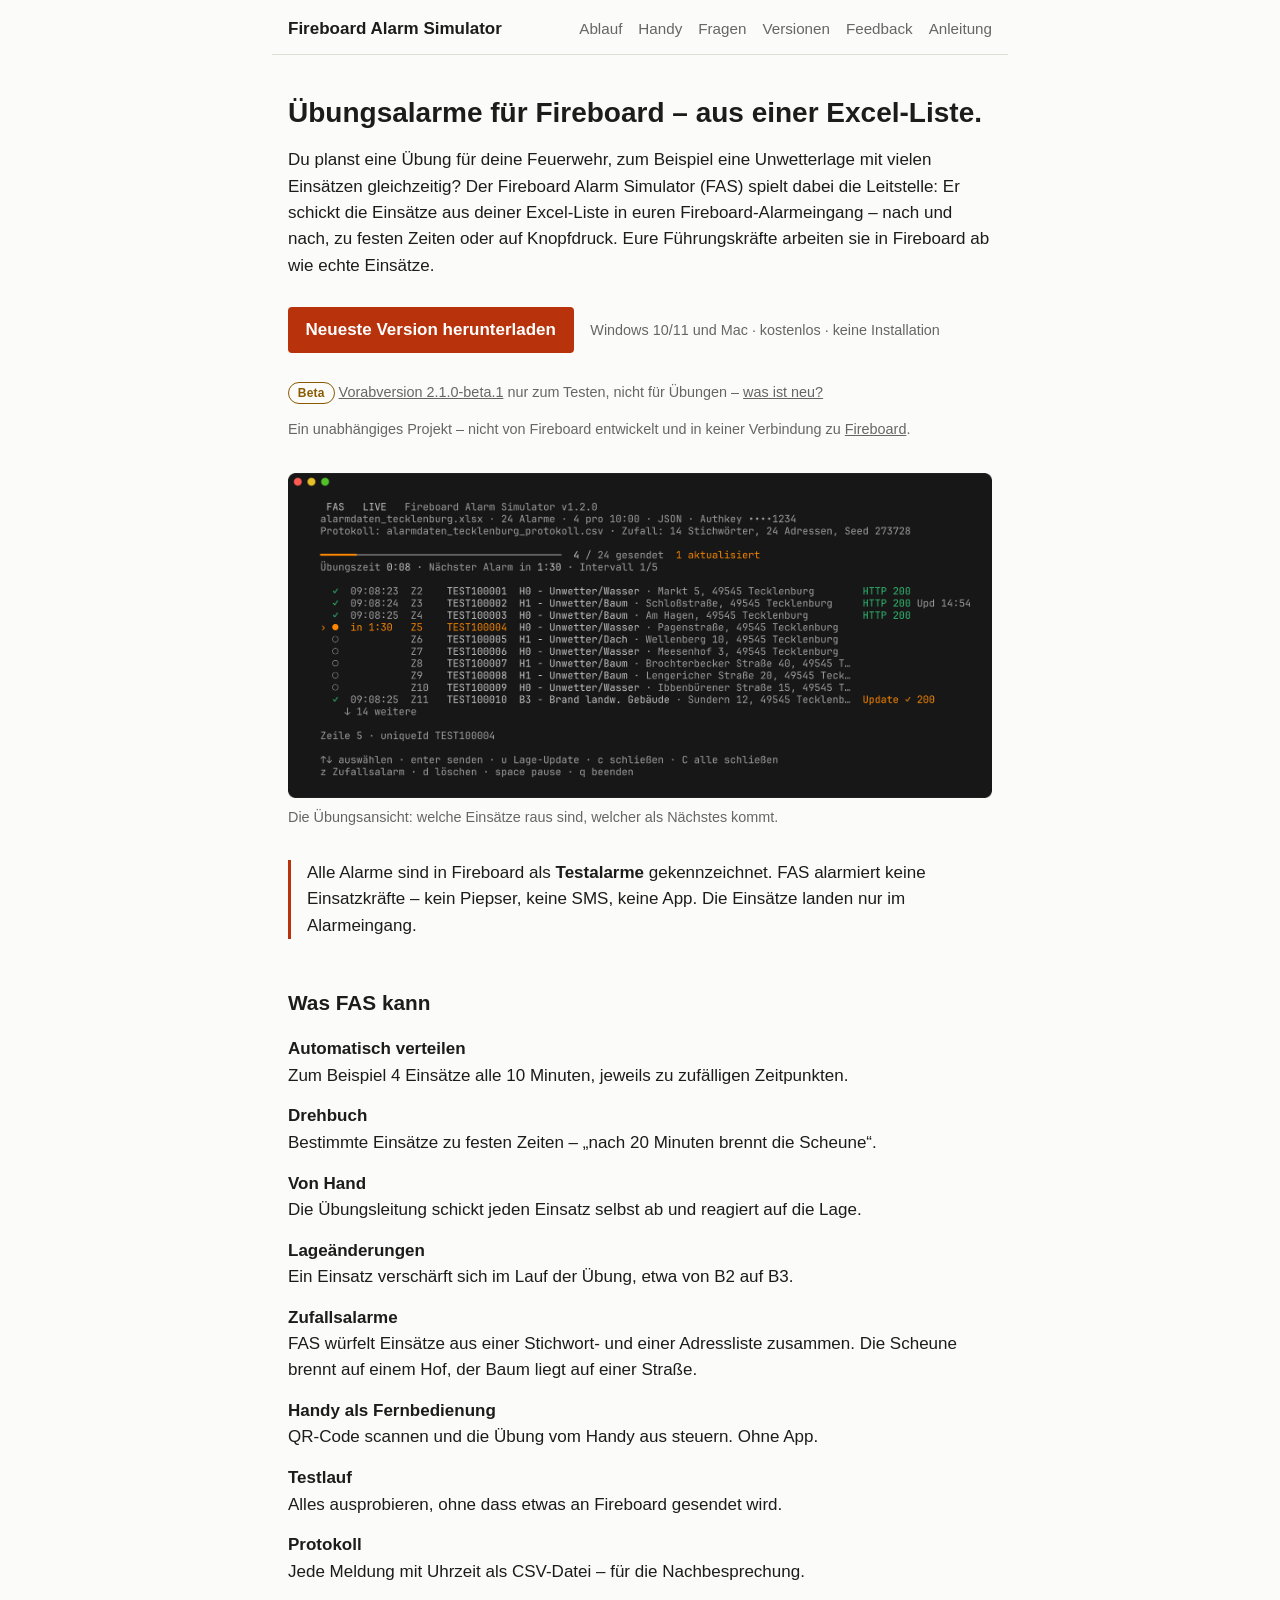
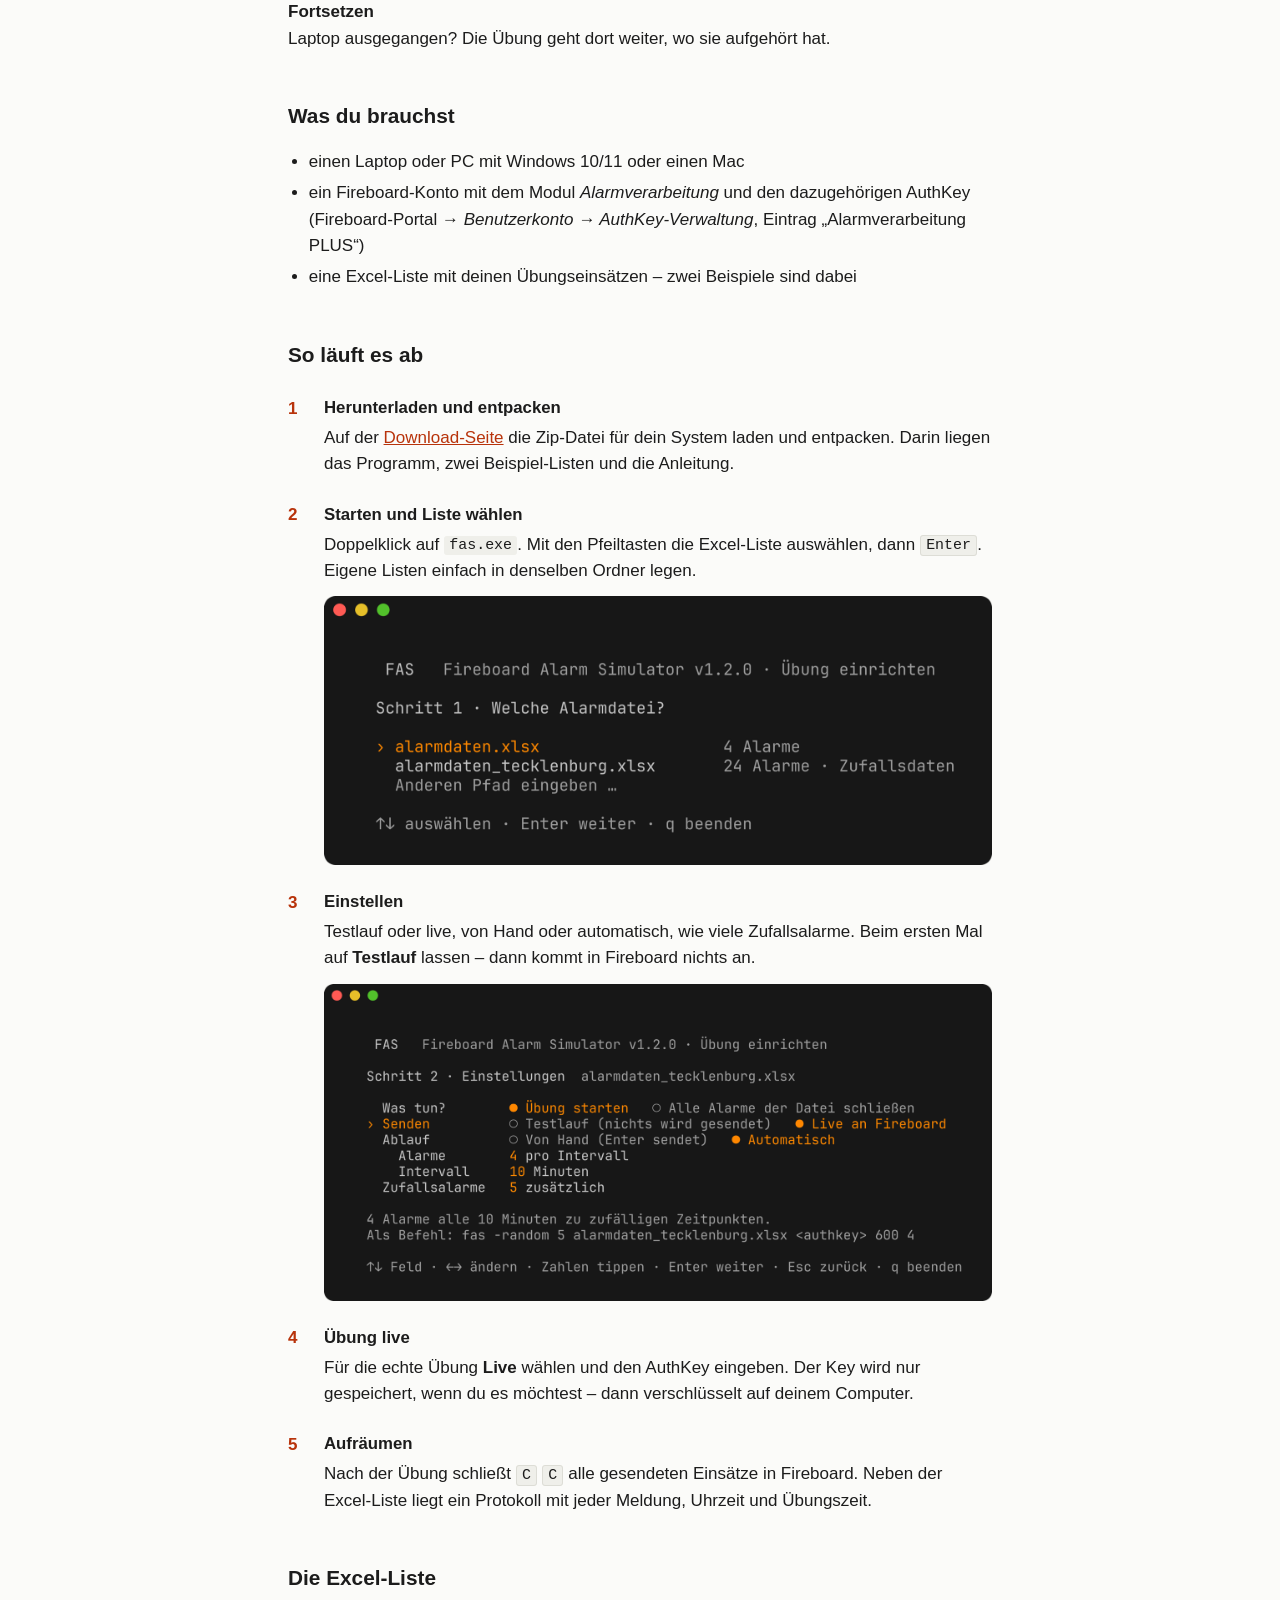
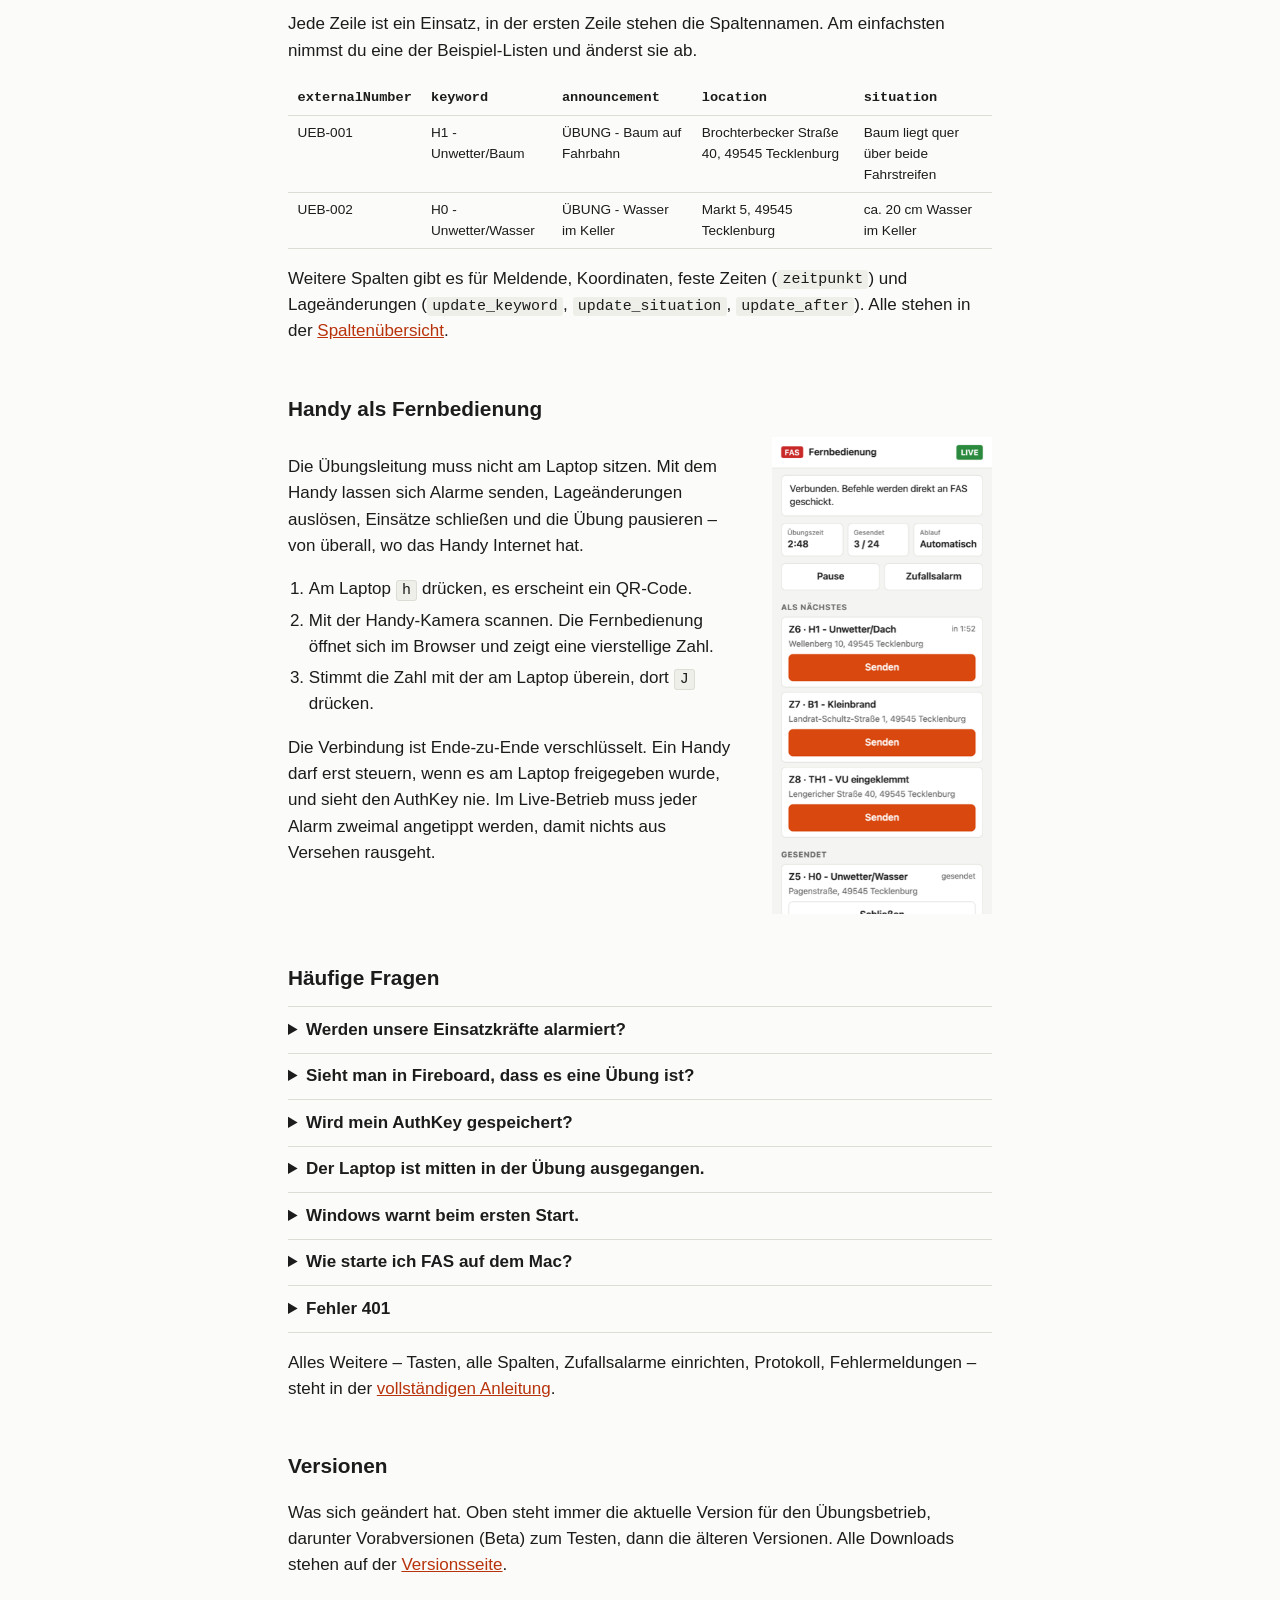
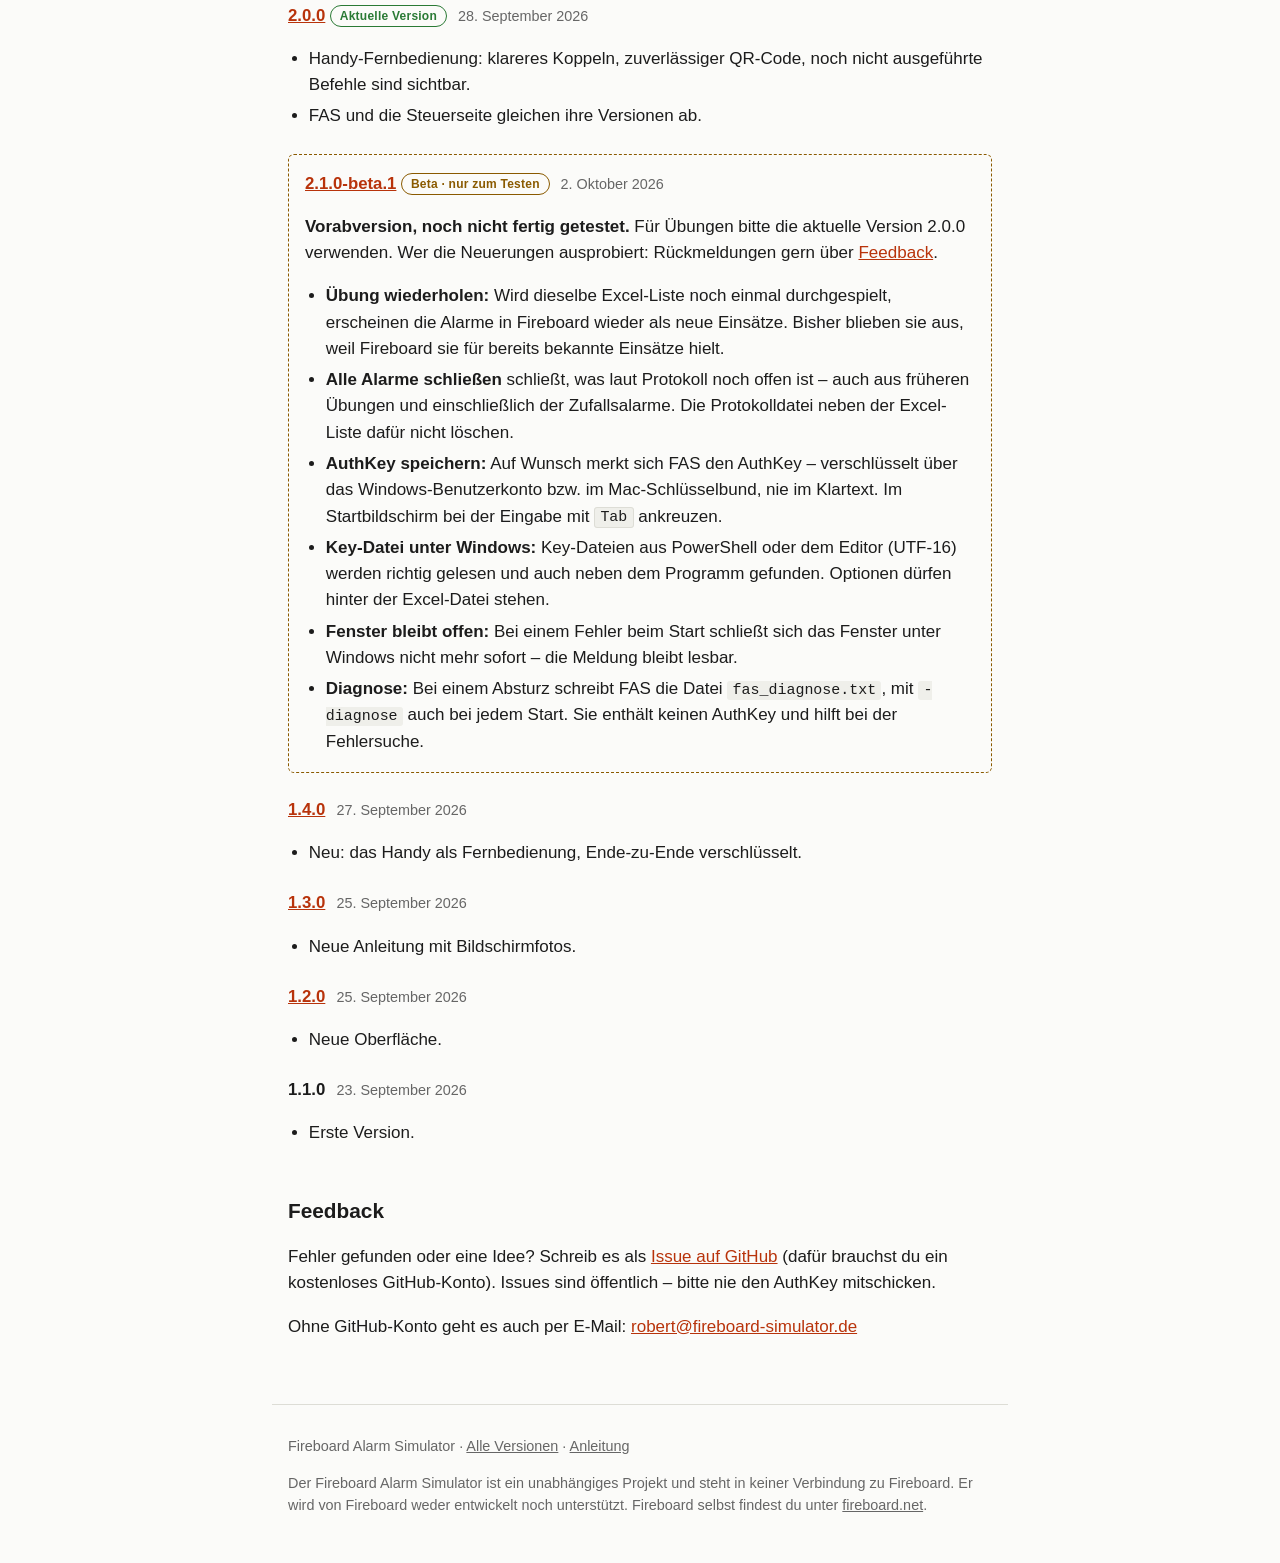
==== commit 65eb427e: "README aktualisiert" ====
--- a/index.html
+++ b/index.html
@@ -110,8 +110,9 @@
 </p>
 
 <p class="small">
-Zum Testen: <a href="https://github.com/kventil/fireboard-alarm-simulator-releases/releases/tag/v2.1.0-beta.1">Vorabversion 2.1.0-beta.1</a>
-– <a href="#versionen">was ist neu?</a>
+<span class="badge beta">Beta</span>
+<a href="https://github.com/kventil/fireboard-alarm-simulator-releases/releases/tag/v2.1.0-beta.1">Vorabversion 2.1.0-beta.1</a>
+nur zum Testen, nicht für Übungen – <a href="#versionen">was ist neu?</a>
 </p>
 
 <p class="small">
@@ -311,16 +312,29 @@
 <h2 id="versionen">Versionen</h2>
 
 <p>
-Was sich geändert hat – die neueste Version zuerst. Alle Downloads stehen auf
-der <a href="https://github.com/kventil/fireboard-alarm-simulator-releases/releases">Versionsseite</a>.
+Was sich geändert hat. Oben steht immer die aktuelle Version für den
+Übungsbetrieb, darunter Vorabversionen (Beta) zum Testen, dann die älteren
+Versionen. Alle Downloads stehen auf der <a href="https://github.com/kventil/fireboard-alarm-simulator-releases/releases">Versionsseite</a>.
 </p>
 
 <div class="versions">
 
-<h3><a href="https://github.com/kventil/fireboard-alarm-simulator-releases/releases/tag/v2.1.0-beta.1">2.1.0-beta.1</a> <span>2. Oktober 2026 · Vorabversion</span></h3>
-<p>
-Zum Testen gedacht – für Übungen bitte weiter die
-<a href="https://github.com/kventil/fireboard-alarm-simulator-releases/releases/latest">neueste reguläre Version</a> verwenden.
+<!-- Order: the newest regular release first, then pre-releases (section
+     class="beta"), then the older releases. -->
+
+<h3><a href="https://github.com/kventil/fireboard-alarm-simulator-releases/releases/tag/v2.0.0">2.0.0</a> <span class="badge stable">Aktuelle Version</span> <span class="date">28. September 2026</span></h3>
+<ul>
+  <li>Handy-Fernbedienung: klareres Koppeln, zuverlässiger QR-Code, noch nicht
+    ausgeführte Befehle sind sichtbar.</li>
+  <li>FAS und die Steuerseite gleichen ihre Versionen ab.</li>
+</ul>
+
+<section class="beta">
+
+<h3><a href="https://github.com/kventil/fireboard-alarm-simulator-releases/releases/tag/v2.1.0-beta.1">2.1.0-beta.1</a> <span class="badge beta">Beta · nur zum Testen</span> <span class="date">2. Oktober 2026</span></h3>
+<p>
+<b>Vorabversion, noch nicht fertig getestet.</b> Für Übungen bitte die
+aktuelle Version 2.0.0 verwenden. Wer die Neuerungen ausprobiert:
 Rückmeldungen gern über <a href="#feedback">Feedback</a>.
 </p>
 <ul>
@@ -345,29 +359,24 @@
     Start. Sie enthält keinen AuthKey und hilft bei der Fehlersuche.</li>
 </ul>
 
-<h3><a href="https://github.com/kventil/fireboard-alarm-simulator-releases/releases/tag/v2.0.0">2.0.0</a> <span>28. September 2026</span></h3>
-<ul>
-  <li>Handy-Fernbedienung: klareres Koppeln, zuverlässiger QR-Code, noch nicht
-    ausgeführte Befehle sind sichtbar.</li>
-  <li>FAS und die Steuerseite gleichen ihre Versionen ab.</li>
-</ul>
-
-<h3><a href="https://github.com/kventil/fireboard-alarm-simulator-releases/releases/tag/v1.4.0">1.4.0</a> <span>27. September 2026</span></h3>
+</section>
+
+<h3><a href="https://github.com/kventil/fireboard-alarm-simulator-releases/releases/tag/v1.4.0">1.4.0</a> <span class="date">27. September 2026</span></h3>
 <ul>
   <li>Neu: das Handy als Fernbedienung, Ende-zu-Ende verschlüsselt.</li>
 </ul>
 
-<h3><a href="https://github.com/kventil/fireboard-alarm-simulator-releases/releases/tag/v1.3.0">1.3.0</a> <span>25. September 2026</span></h3>
+<h3><a href="https://github.com/kventil/fireboard-alarm-simulator-releases/releases/tag/v1.3.0">1.3.0</a> <span class="date">25. September 2026</span></h3>
 <ul>
   <li>Neue Anleitung mit Bildschirmfotos.</li>
 </ul>
 
-<h3><a href="https://github.com/kventil/fireboard-alarm-simulator-releases/releases/tag/v1.2.0">1.2.0</a> <span>25. September 2026</span></h3>
+<h3><a href="https://github.com/kventil/fireboard-alarm-simulator-releases/releases/tag/v1.2.0">1.2.0</a> <span class="date">25. September 2026</span></h3>
 <ul>
   <li>Neue Oberfläche.</li>
 </ul>
 
-<h3>1.1.0 <span>23. September 2026</span></h3>
+<h3>1.1.0 <span class="date">23. September 2026</span></h3>
 <ul>
   <li>Erste Version.</li>
 </ul>
--- a/style.css
+++ b/style.css
@@ -5,6 +5,8 @@
   --line: #ddddd6;
   --code: #efefea;
   --accent: #b8330b;
+  --beta: #8a5a00;
+  --stable: #2a7a35;
   color-scheme: light dark;
 }
 @media (prefers-color-scheme: dark) {
@@ -15,6 +17,8 @@
     --line: #333;
     --code: #242424;
     --accent: #ff8a3d;
+    --beta: #f0b84a;
+    --stable: #6cc070;
   }
 }
 
@@ -149,7 +153,28 @@
 footer a { color: var(--dim); }
 
 .versions h3 { margin-top: 1.5rem; }
-.versions h3 span { color: var(--dim); font-size: .9rem; font-weight: 400; margin-left: .4rem; }
+.versions h3 .date { color: var(--dim); font-size: .9rem; font-weight: 400; margin-left: .4rem; }
+.versions section.beta {
+  border: 1px dashed var(--beta);
+  border-radius: 6px;
+  padding: 0 1rem;
+  margin: 1.5rem 0;
+}
+.versions section.beta h3 { margin-top: 1rem; }
+
+.badge {
+  display: inline-block;
+  border: 1px solid currentColor;
+  border-radius: 999px;
+  padding: .05rem .55rem;
+  font-size: .75rem;
+  font-weight: 600;
+  letter-spacing: .02em;
+  vertical-align: middle;
+  white-space: nowrap;
+}
+.badge.beta { color: var(--beta); }
+.badge.stable { color: var(--stable); }
 
 .small { color: var(--dim); font-size: .9rem; }
 .small a { color: var(--dim); }
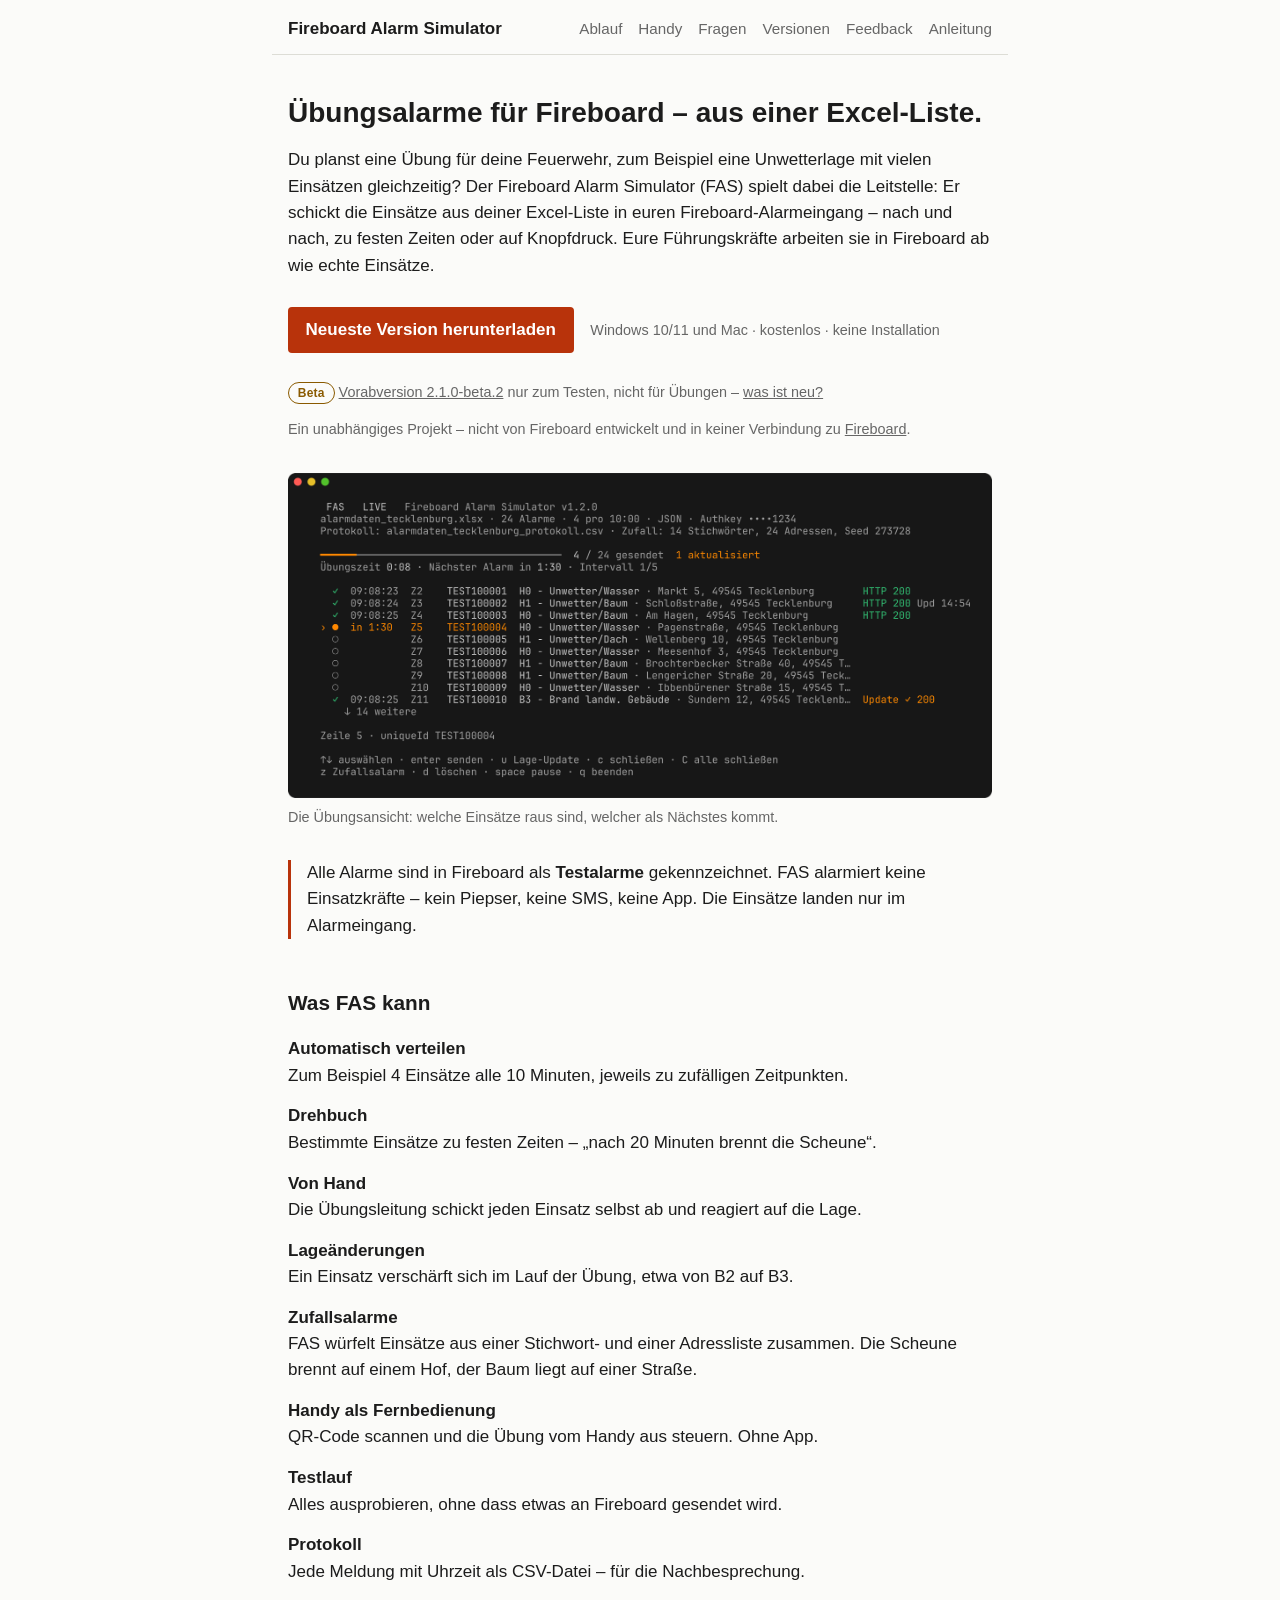
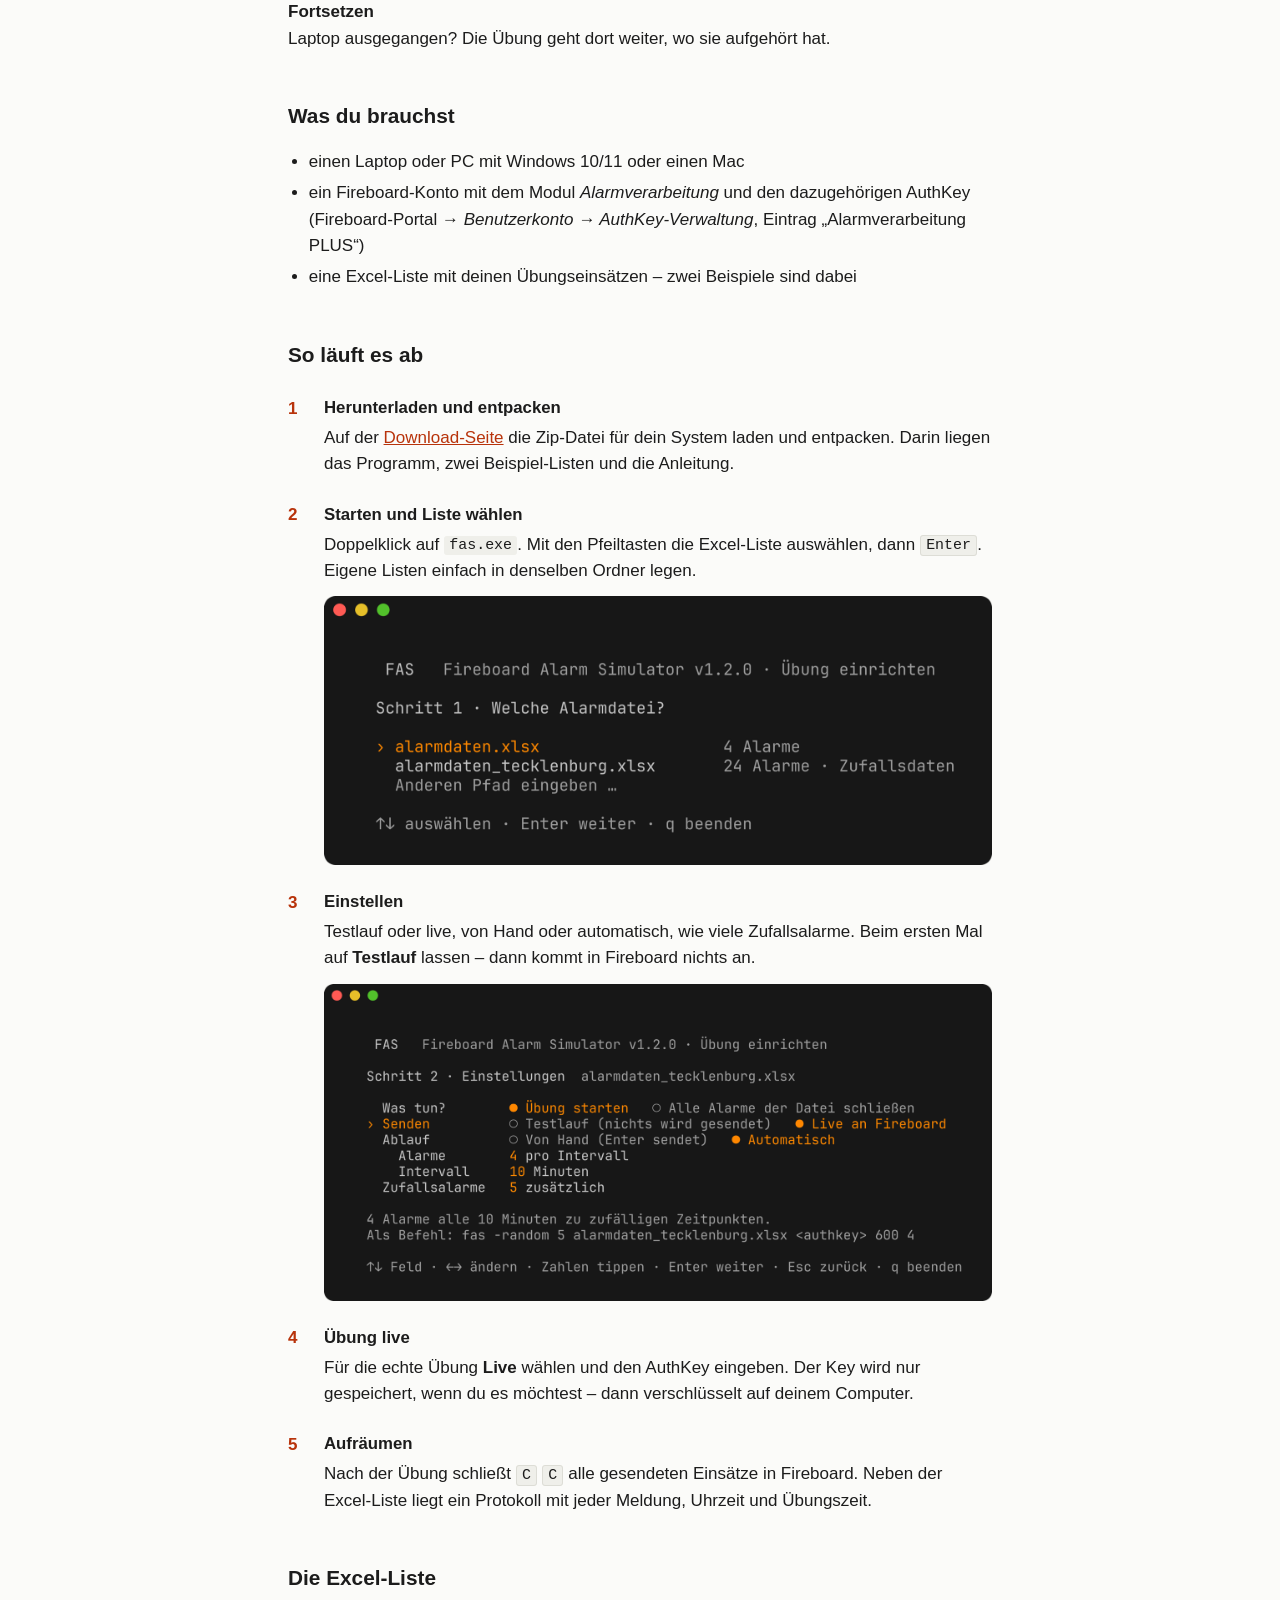
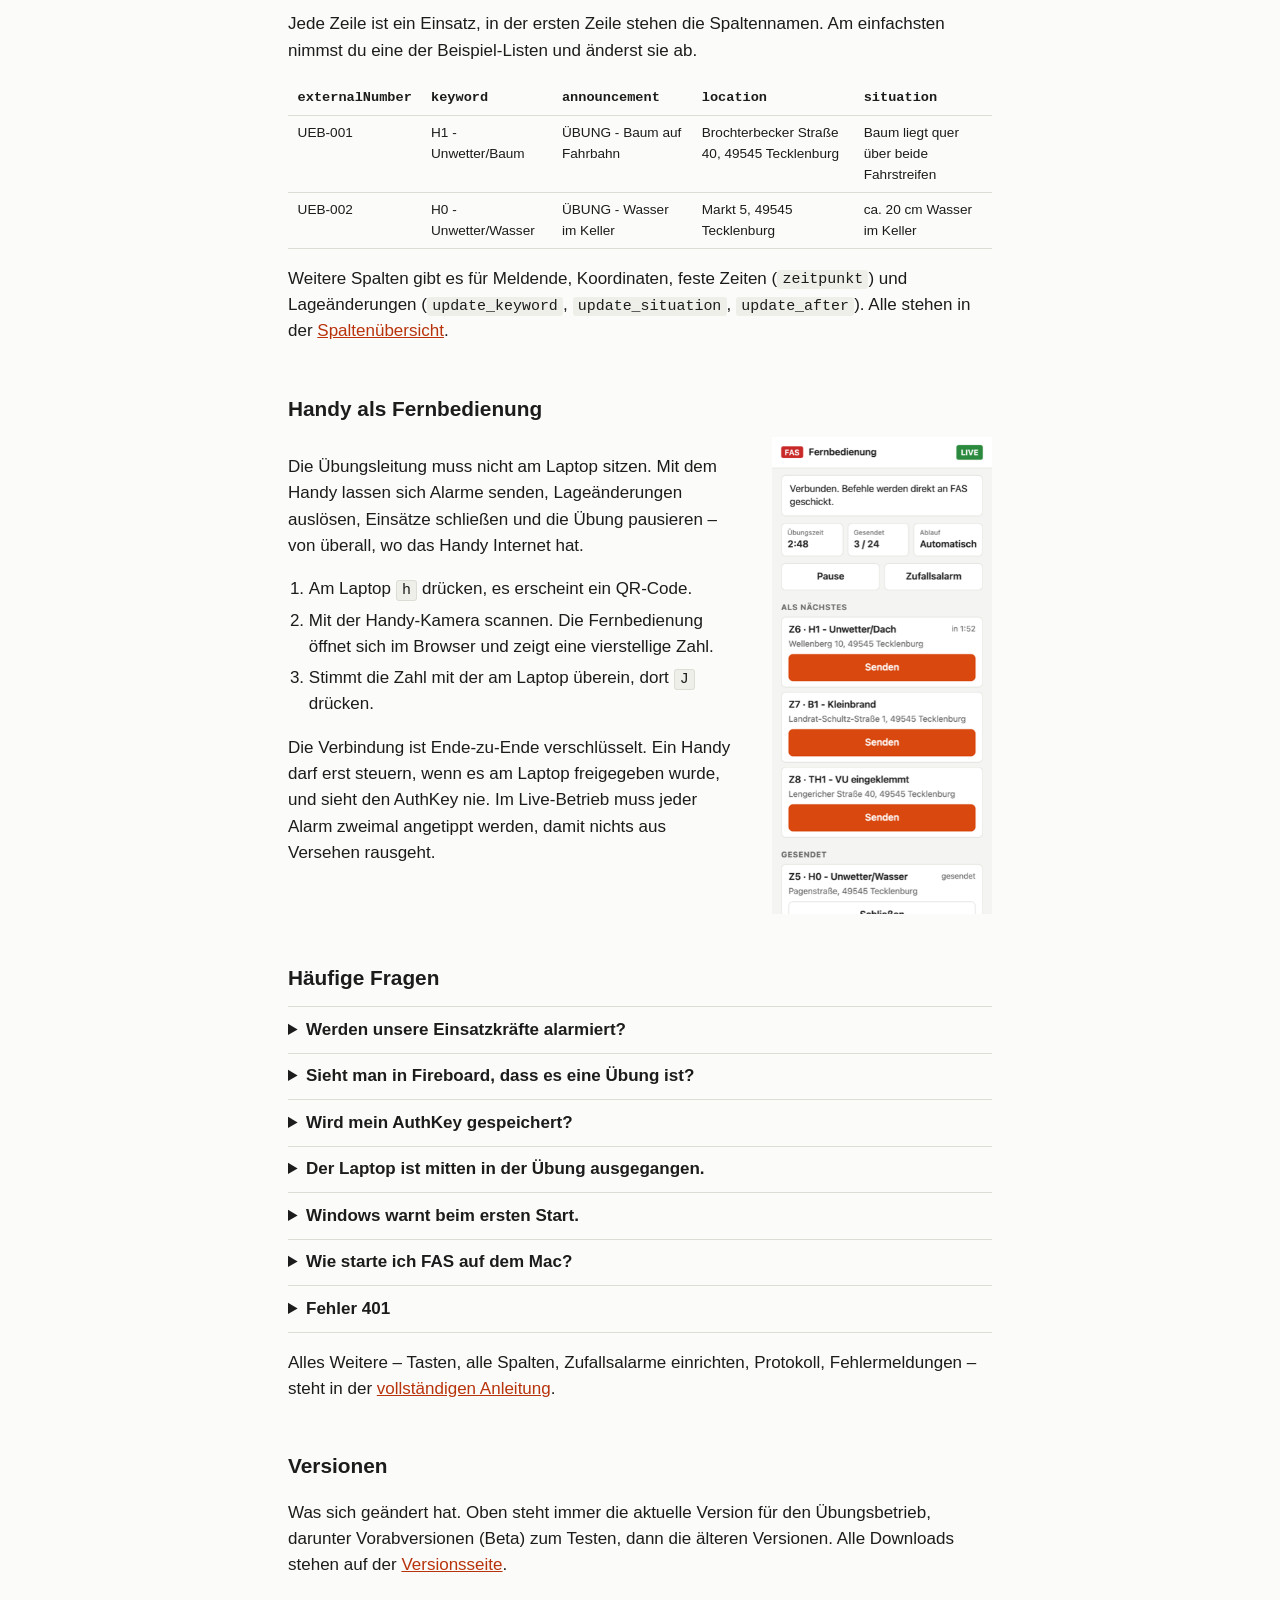
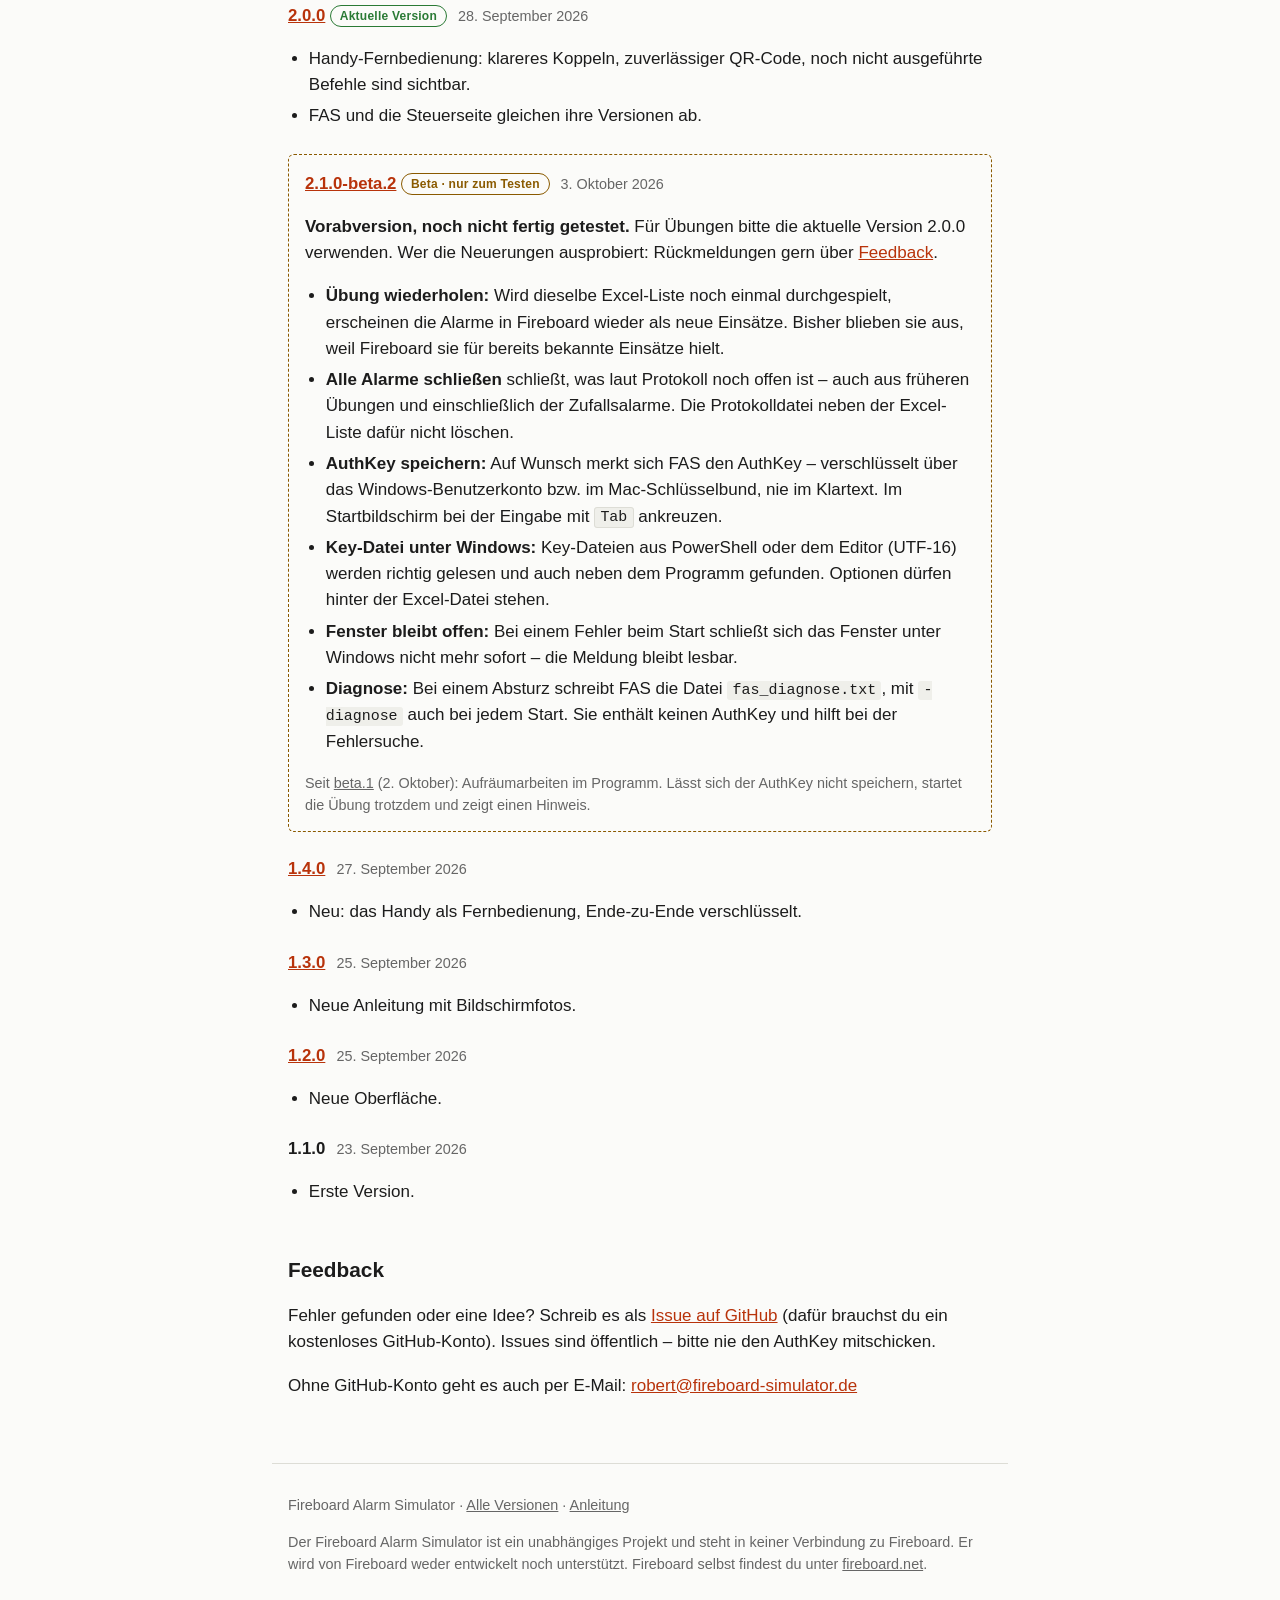
==== commit 4ef92350: "README aktualisiert" ====
--- a/index.html
+++ b/index.html
@@ -111,7 +111,7 @@
 
 <p class="small">
 <span class="badge beta">Beta</span>
-<a href="https://github.com/kventil/fireboard-alarm-simulator-releases/releases/tag/v2.1.0-beta.1">Vorabversion 2.1.0-beta.1</a>
+<a href="https://github.com/kventil/fireboard-alarm-simulator-releases/releases/tag/v2.1.0-beta.2">Vorabversion 2.1.0-beta.2</a>
 nur zum Testen, nicht für Übungen – <a href="#versionen">was ist neu?</a>
 </p>
 
@@ -331,7 +331,7 @@
 
 <section class="beta">
 
-<h3><a href="https://github.com/kventil/fireboard-alarm-simulator-releases/releases/tag/v2.1.0-beta.1">2.1.0-beta.1</a> <span class="badge beta">Beta · nur zum Testen</span> <span class="date">2. Oktober 2026</span></h3>
+<h3><a href="https://github.com/kventil/fireboard-alarm-simulator-releases/releases/tag/v2.1.0-beta.2">2.1.0-beta.2</a> <span class="badge beta">Beta · nur zum Testen</span> <span class="date">3. Oktober 2026</span></h3>
 <p>
 <b>Vorabversion, noch nicht fertig getestet.</b> Für Übungen bitte die
 aktuelle Version 2.0.0 verwenden. Wer die Neuerungen ausprobiert:
@@ -358,6 +358,11 @@
     <code>fas_diagnose.txt</code>, mit <code>-diagnose</code> auch bei jedem
     Start. Sie enthält keinen AuthKey und hilft bei der Fehlersuche.</li>
 </ul>
+<p class="small">
+Seit <a href="https://github.com/kventil/fireboard-alarm-simulator-releases/releases/tag/v2.1.0-beta.1">beta.1</a> (2. Oktober): Aufräumarbeiten
+im Programm. Lässt sich der AuthKey nicht speichern, startet die Übung
+trotzdem und zeigt einen Hinweis.
+</p>
 
 </section>
 
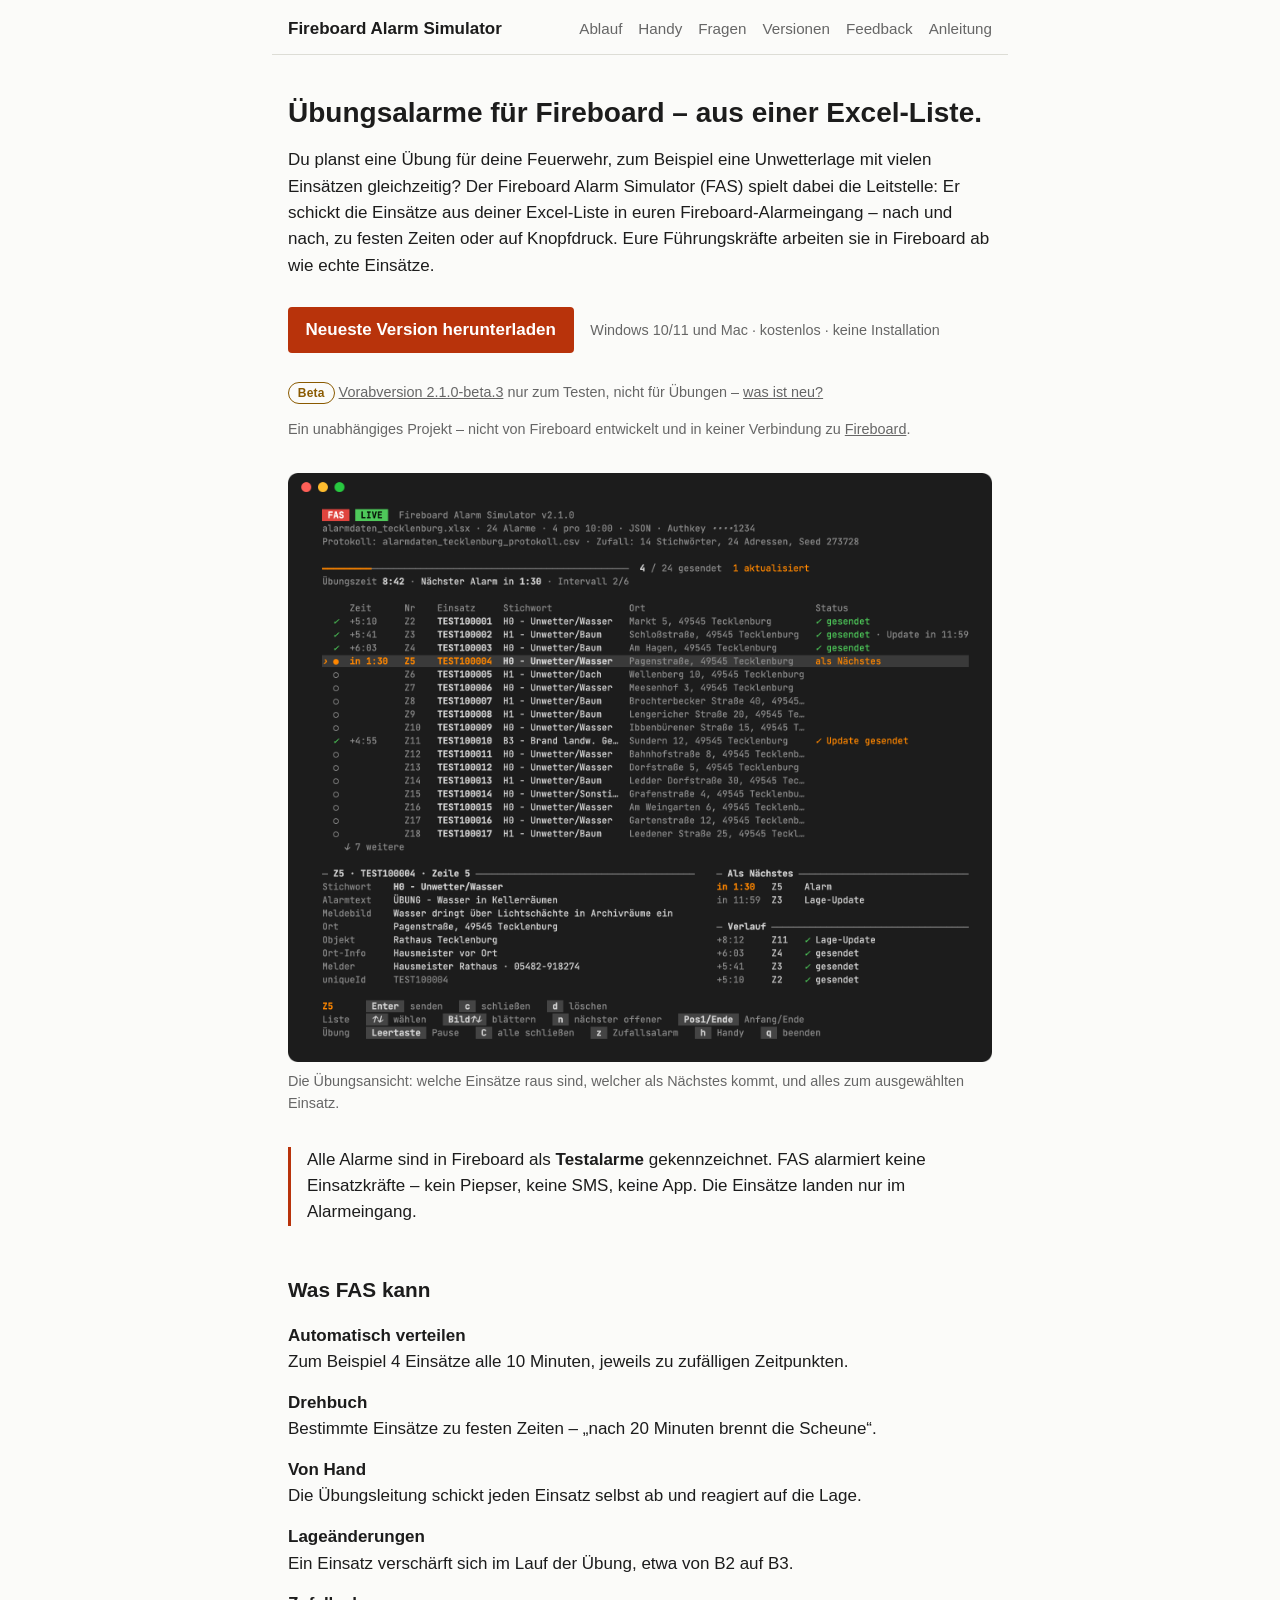
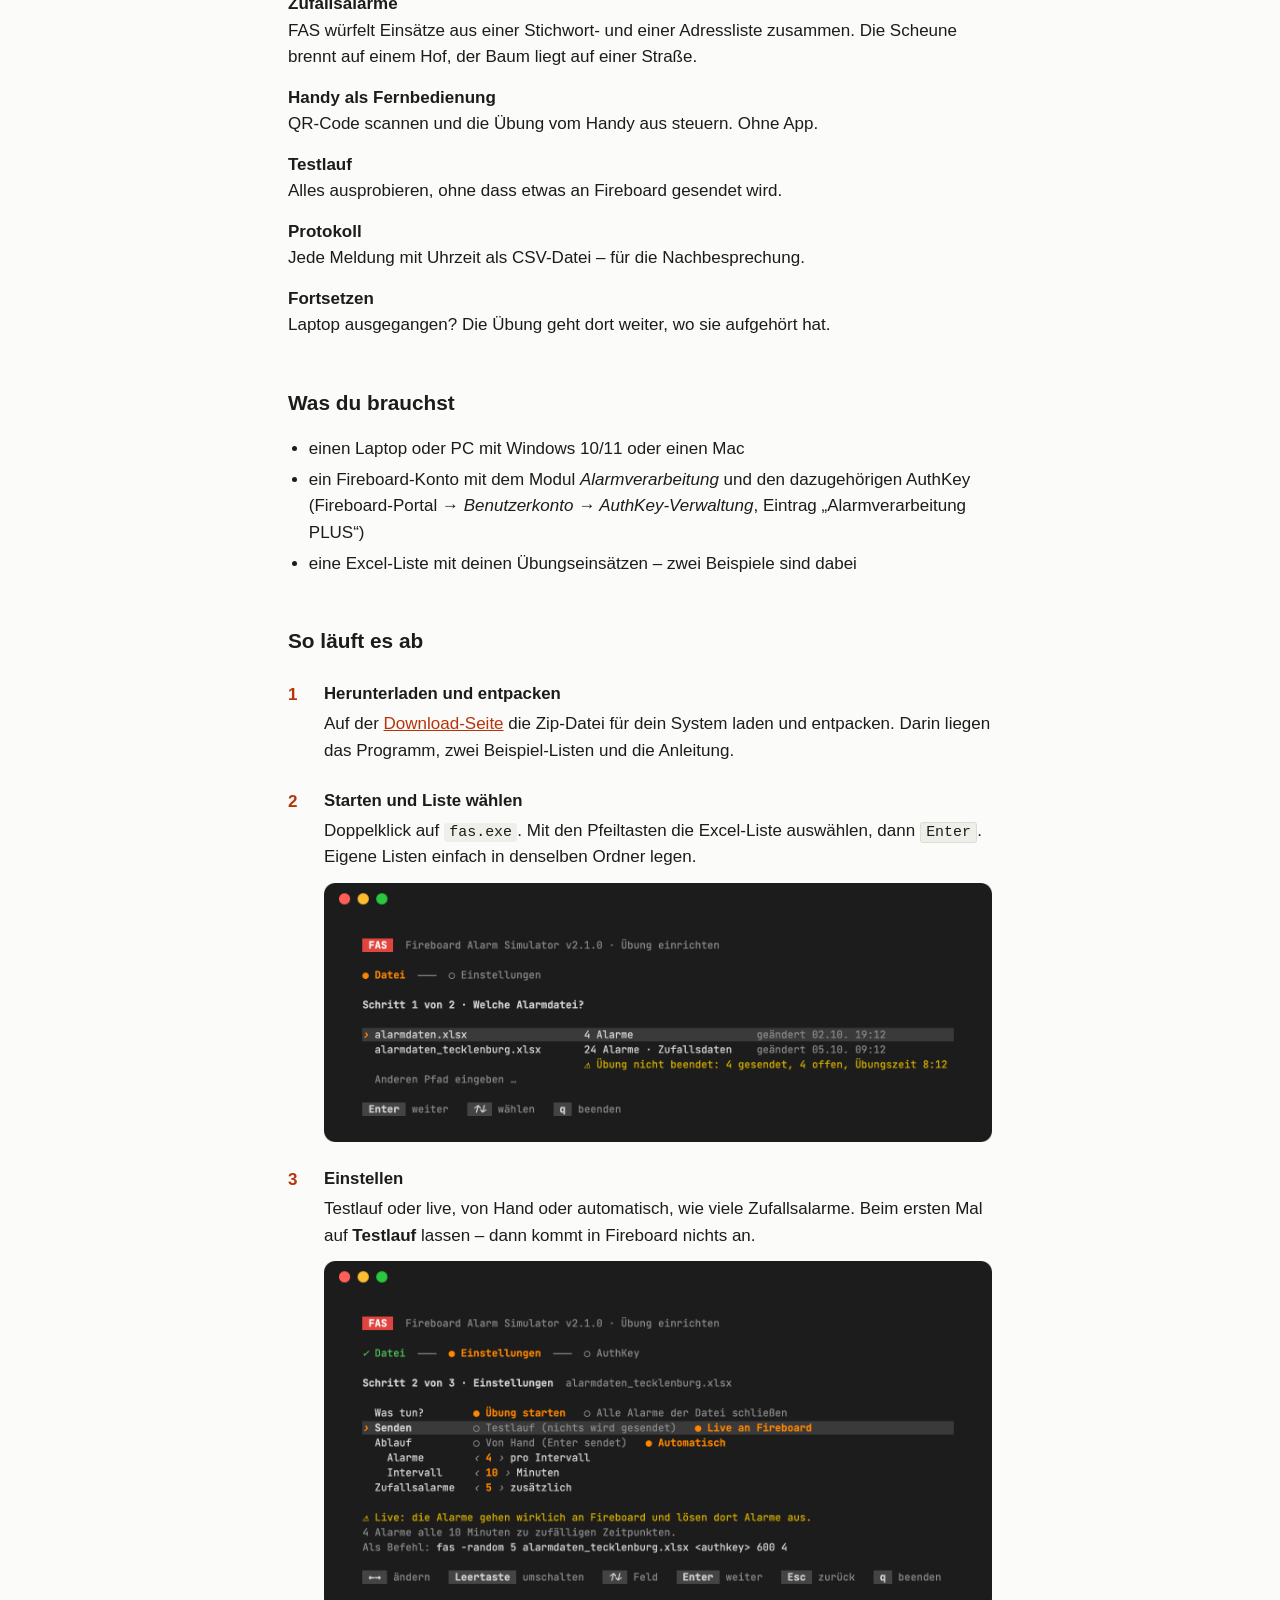
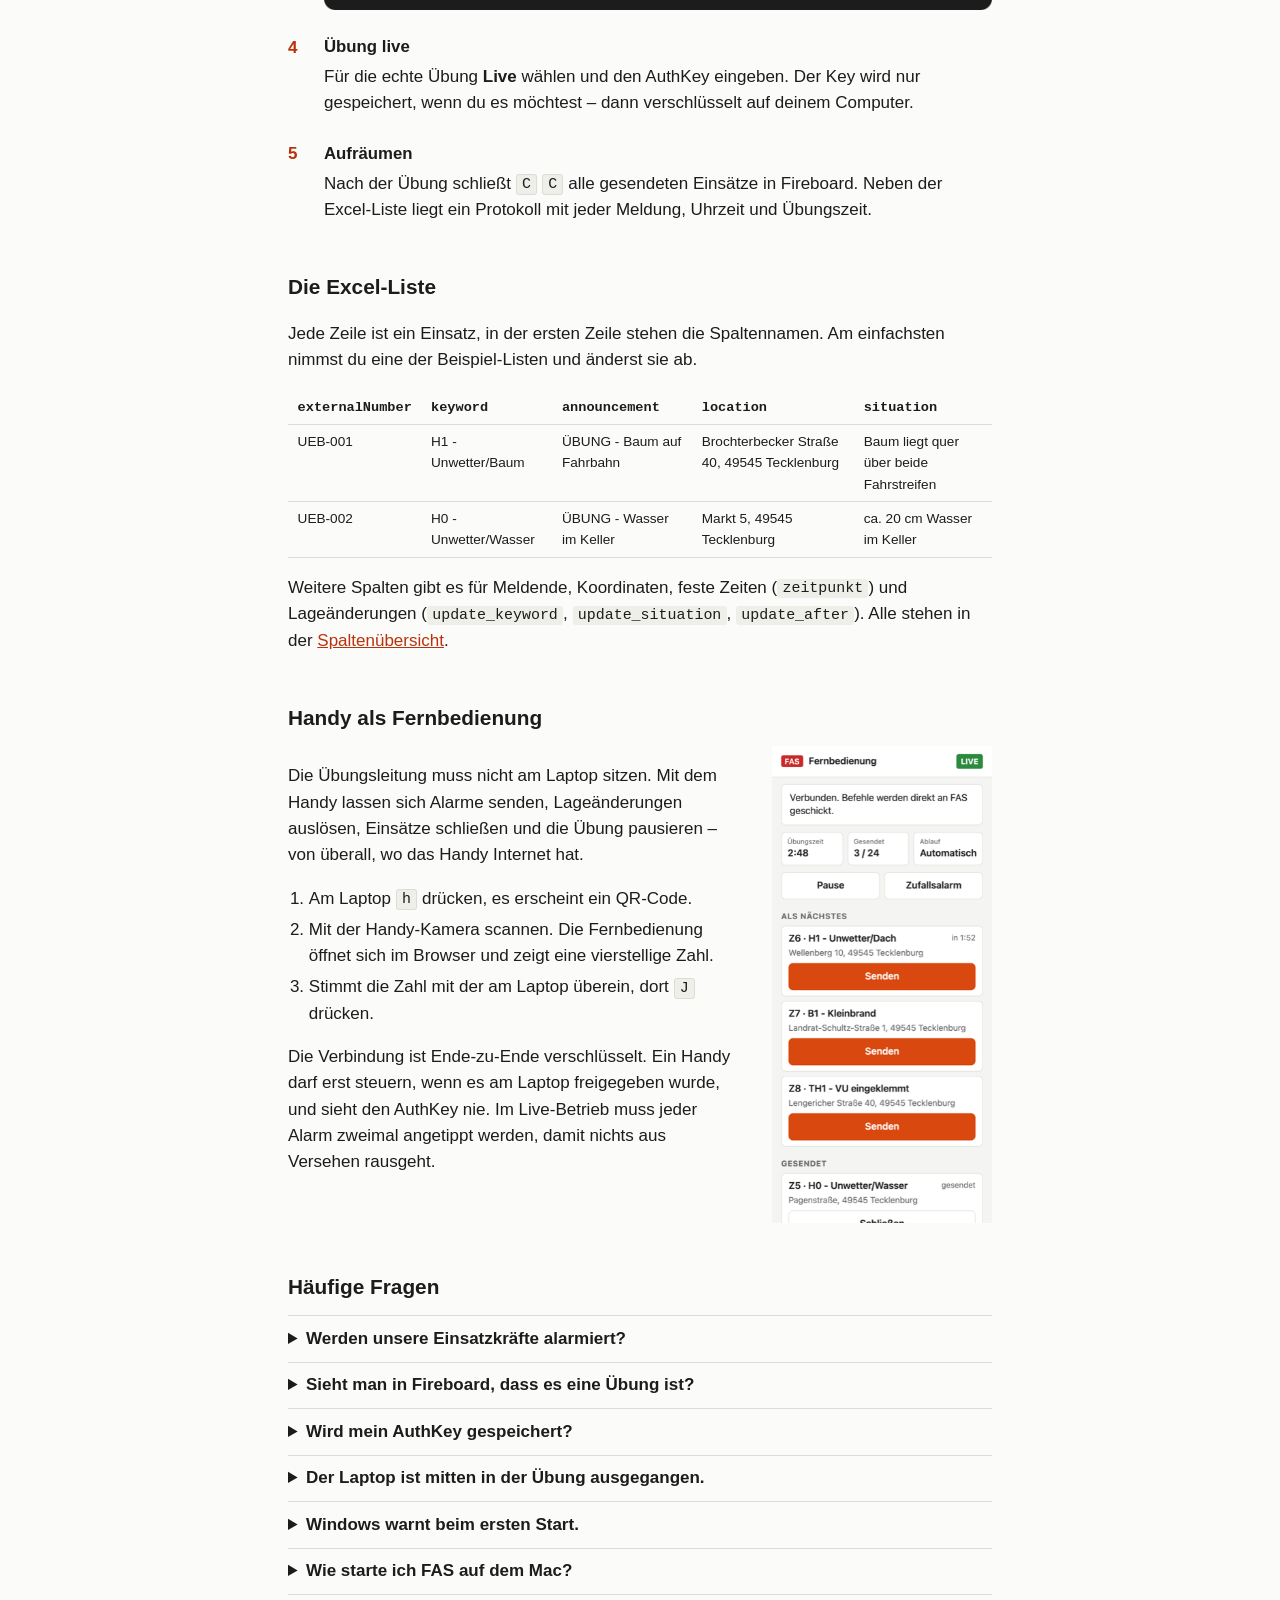
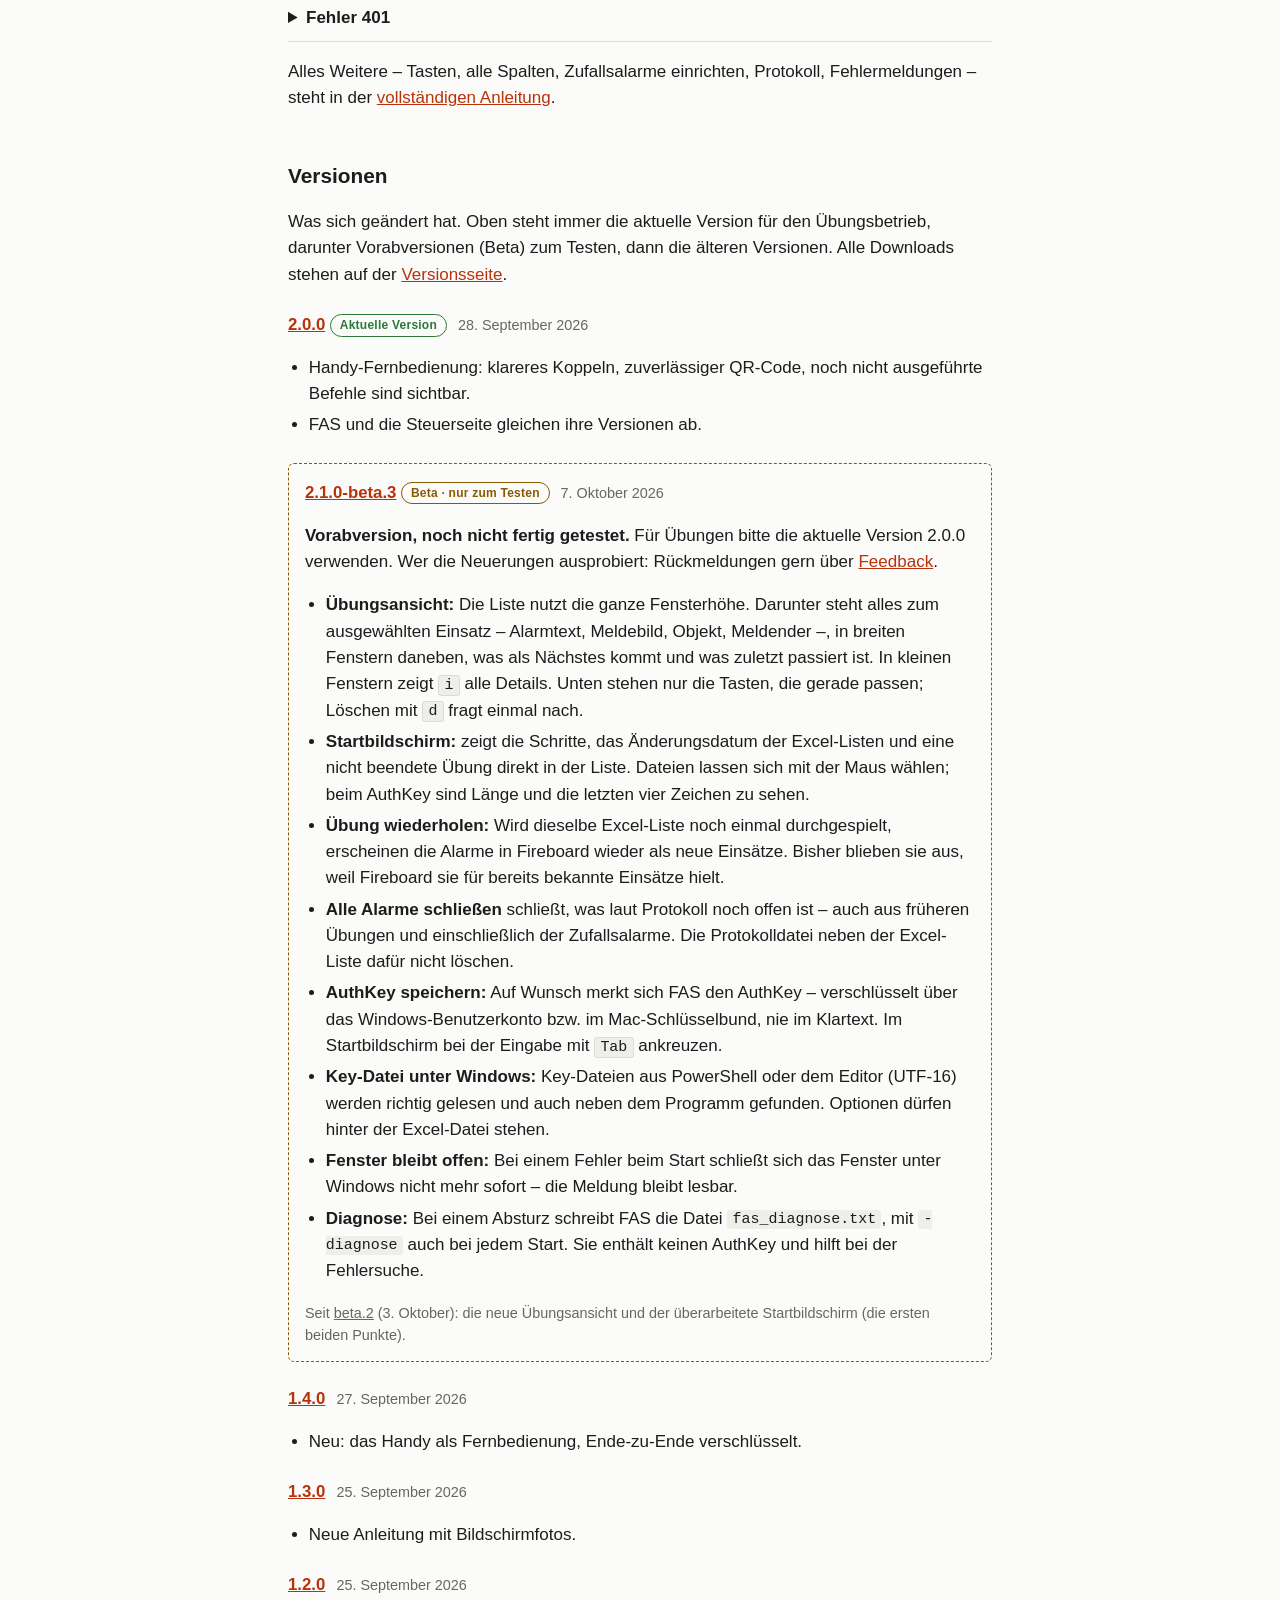
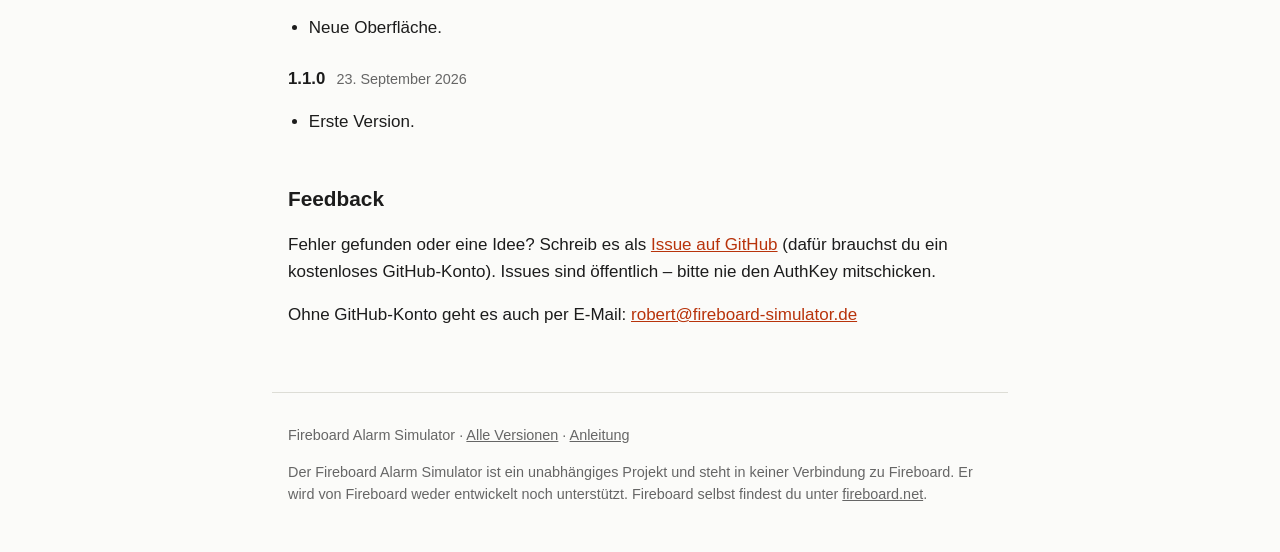
==== commit f5fb736b: "README aktualisiert" ====
--- a/index.html
+++ b/index.html
@@ -111,7 +111,7 @@
 
 <p class="small">
 <span class="badge beta">Beta</span>
-<a href="https://github.com/kventil/fireboard-alarm-simulator-releases/releases/tag/v2.1.0-beta.2">Vorabversion 2.1.0-beta.2</a>
+<a href="https://github.com/kventil/fireboard-alarm-simulator-releases/releases/tag/v2.1.0-beta.3">Vorabversion 2.1.0-beta.3</a>
 nur zum Testen, nicht für Übungen – <a href="#versionen">was ist neu?</a>
 </p>
 
@@ -121,8 +121,8 @@
 </p>
 
 <figure>
-  <img src="docs/images/uebung.png" width="1600" height="739" alt="Übungsansicht während einer laufenden Übung">
-  <figcaption>Die Übungsansicht: welche Einsätze raus sind, welcher als Nächstes kommt.</figcaption>
+  <img src="docs/images/uebung.png" width="1696" height="1420" alt="Übungsansicht während einer laufenden Übung">
+  <figcaption>Die Übungsansicht: welche Einsätze raus sind, welcher als Nächstes kommt, und alles zum ausgewählten Einsatz.</figcaption>
 </figure>
 
 <p class="note">
@@ -178,14 +178,14 @@
     <p>Doppelklick auf <code>fas.exe</code>. Mit den Pfeiltasten die
     Excel-Liste auswählen, dann <kbd>Enter</kbd>. Eigene Listen einfach in
     denselben Ordner legen.</p>
-    <img src="docs/images/start-datei.png" width="1600" height="644" alt="Startbildschirm: Alarmliste wählen" loading="lazy">
+    <img src="docs/images/start-datei.png" width="1432" height="556" alt="Startbildschirm: Alarmliste wählen" loading="lazy">
   </li>
   <li>
     <h3>Einstellen</h3>
     <p>Testlauf oder live, von Hand oder automatisch, wie viele
     Zufallsalarme. Beim ersten Mal auf <b>Testlauf</b> lassen – dann kommt
     in Fireboard nichts an.</p>
-    <img src="docs/images/start-einstellungen.png" width="1600" height="759" alt="Startbildschirm: Einstellungen" loading="lazy">
+    <img src="docs/images/start-einstellungen.png" width="1432" height="748" alt="Startbildschirm: Einstellungen" loading="lazy">
   </li>
   <li>
     <h3>Übung live</h3>
@@ -331,13 +331,23 @@
 
 <section class="beta">
 
-<h3><a href="https://github.com/kventil/fireboard-alarm-simulator-releases/releases/tag/v2.1.0-beta.2">2.1.0-beta.2</a> <span class="badge beta">Beta · nur zum Testen</span> <span class="date">3. Oktober 2026</span></h3>
+<h3><a href="https://github.com/kventil/fireboard-alarm-simulator-releases/releases/tag/v2.1.0-beta.3">2.1.0-beta.3</a> <span class="badge beta">Beta · nur zum Testen</span> <span class="date">7. Oktober 2026</span></h3>
 <p>
 <b>Vorabversion, noch nicht fertig getestet.</b> Für Übungen bitte die
 aktuelle Version 2.0.0 verwenden. Wer die Neuerungen ausprobiert:
 Rückmeldungen gern über <a href="#feedback">Feedback</a>.
 </p>
 <ul>
+  <li><b>Übungsansicht:</b> Die Liste nutzt die ganze Fensterhöhe. Darunter
+    steht alles zum ausgewählten Einsatz – Alarmtext, Meldebild, Objekt,
+    Meldender –, in breiten Fenstern daneben, was als Nächstes kommt und was
+    zuletzt passiert ist. In kleinen Fenstern zeigt <kbd>i</kbd> alle Details.
+    Unten stehen nur die Tasten, die gerade passen; Löschen mit <kbd>d</kbd>
+    fragt einmal nach.</li>
+  <li><b>Startbildschirm:</b> zeigt die Schritte, das Änderungsdatum der
+    Excel-Listen und eine nicht beendete Übung direkt in der Liste. Dateien
+    lassen sich mit der Maus wählen; beim AuthKey sind Länge und die letzten
+    vier Zeichen zu sehen.</li>
   <li><b>Übung wiederholen:</b> Wird dieselbe Excel-Liste noch einmal
     durchgespielt, erscheinen die Alarme in Fireboard wieder als neue Einsätze.
     Bisher blieben sie aus, weil Fireboard sie für bereits bekannte Einsätze
@@ -359,9 +369,8 @@
     Start. Sie enthält keinen AuthKey und hilft bei der Fehlersuche.</li>
 </ul>
 <p class="small">
-Seit <a href="https://github.com/kventil/fireboard-alarm-simulator-releases/releases/tag/v2.1.0-beta.1">beta.1</a> (2. Oktober): Aufräumarbeiten
-im Programm. Lässt sich der AuthKey nicht speichern, startet die Übung
-trotzdem und zeigt einen Hinweis.
+Seit <a href="https://github.com/kventil/fireboard-alarm-simulator-releases/releases/tag/v2.1.0-beta.2">beta.2</a> (3. Oktober): die neue
+Übungsansicht und der überarbeitete Startbildschirm (die ersten beiden Punkte).
 </p>
 
 </section>
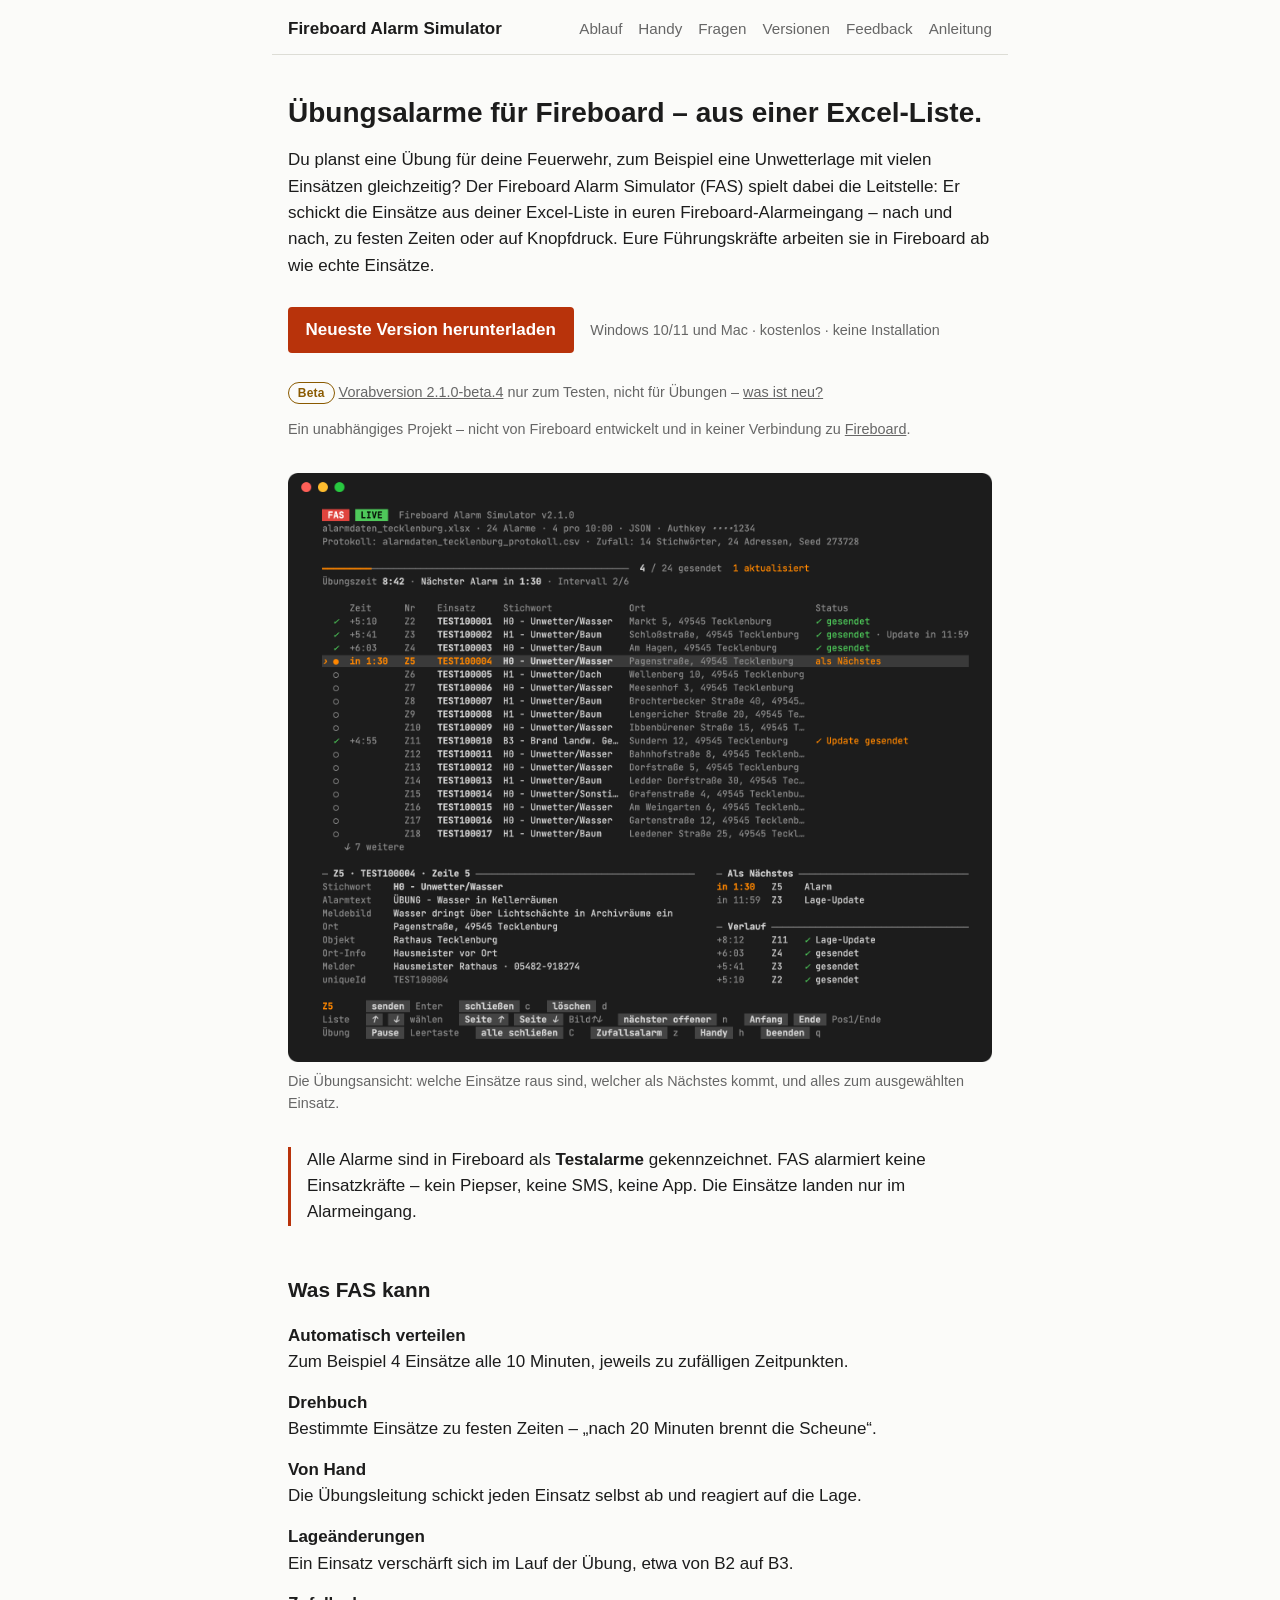
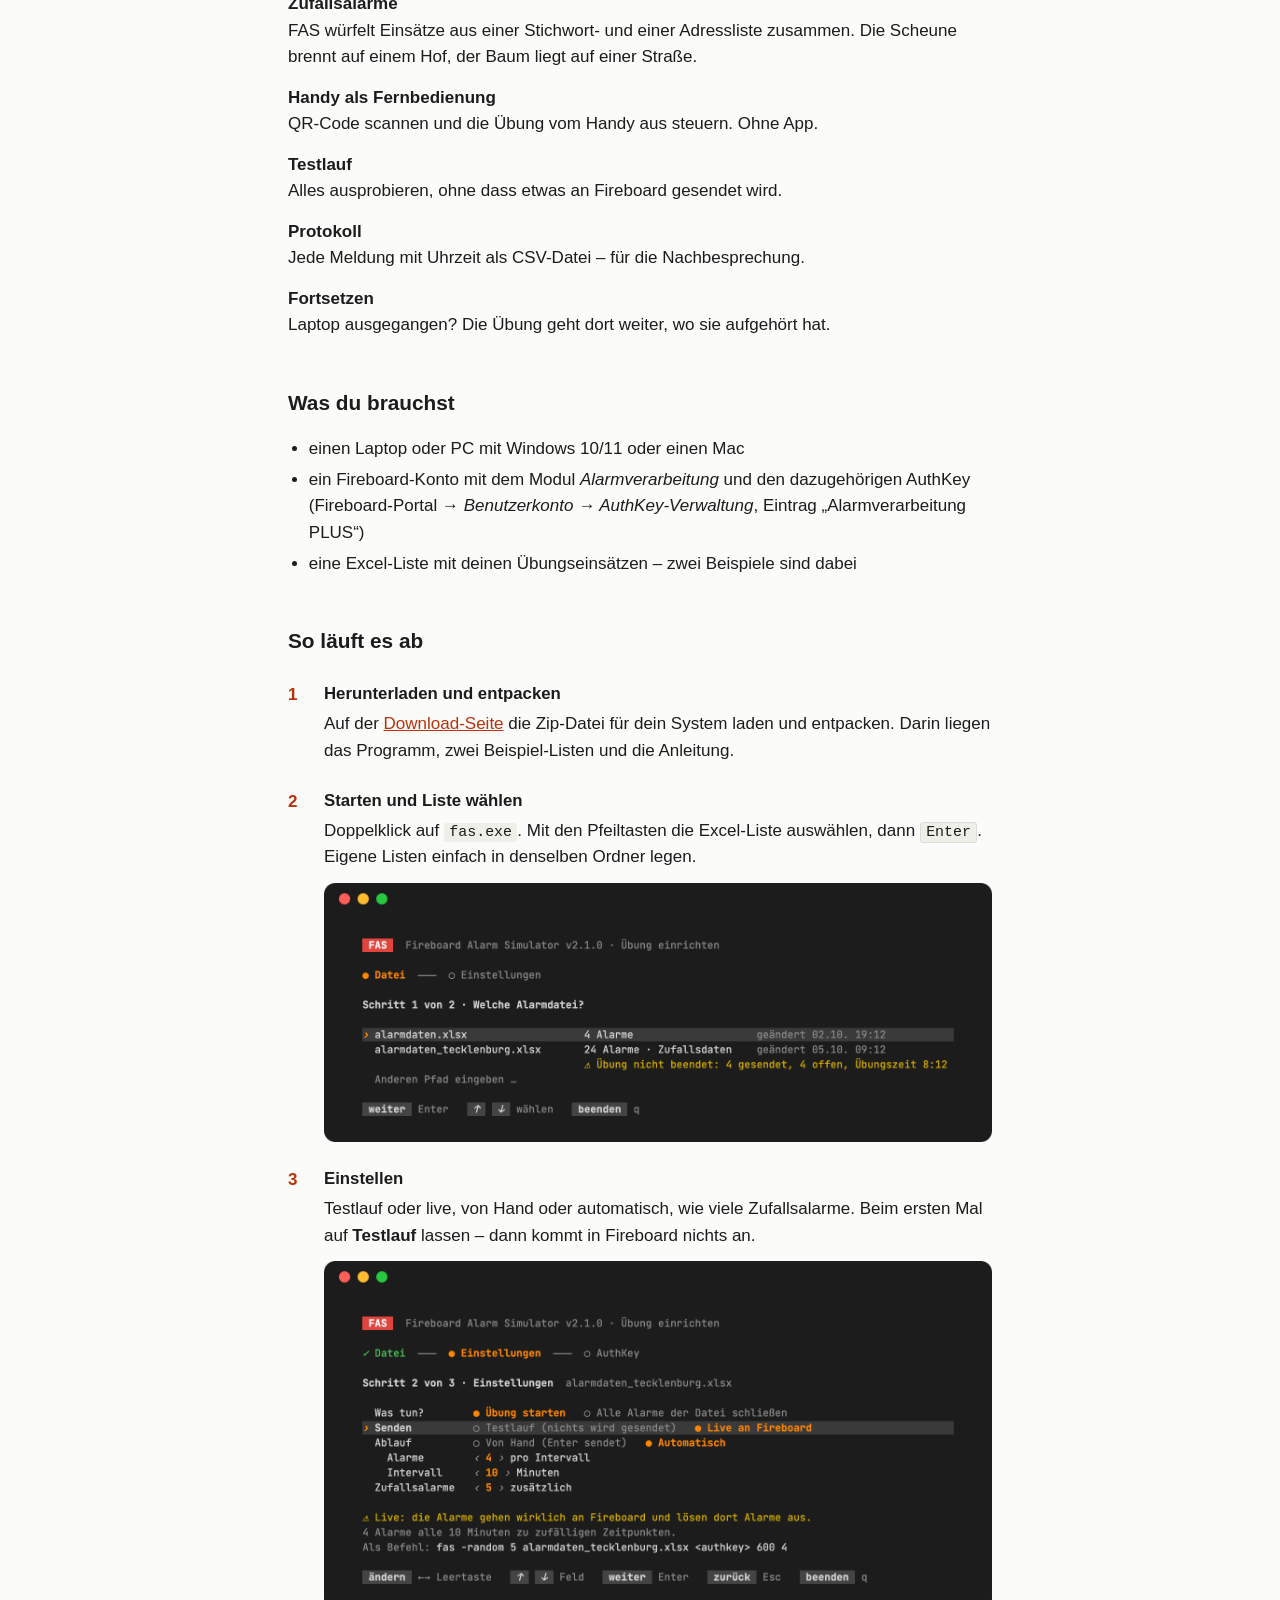
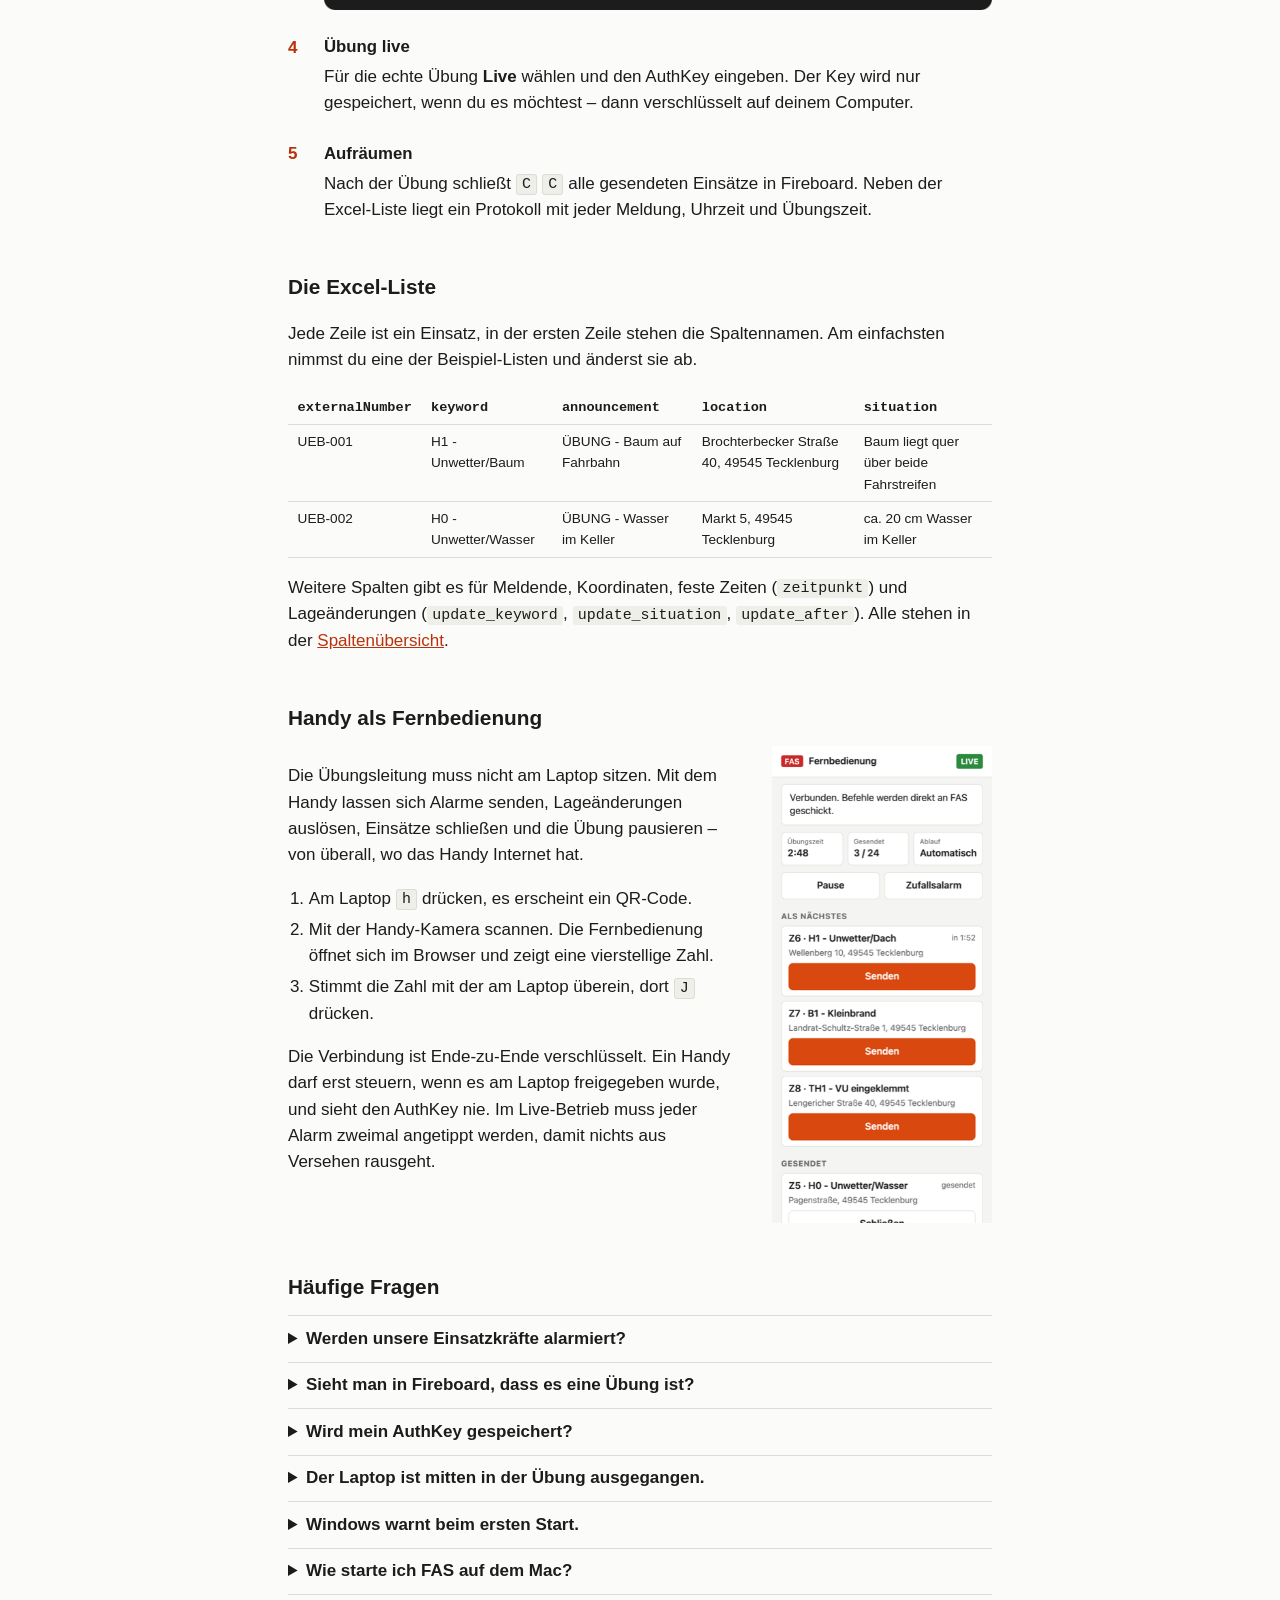
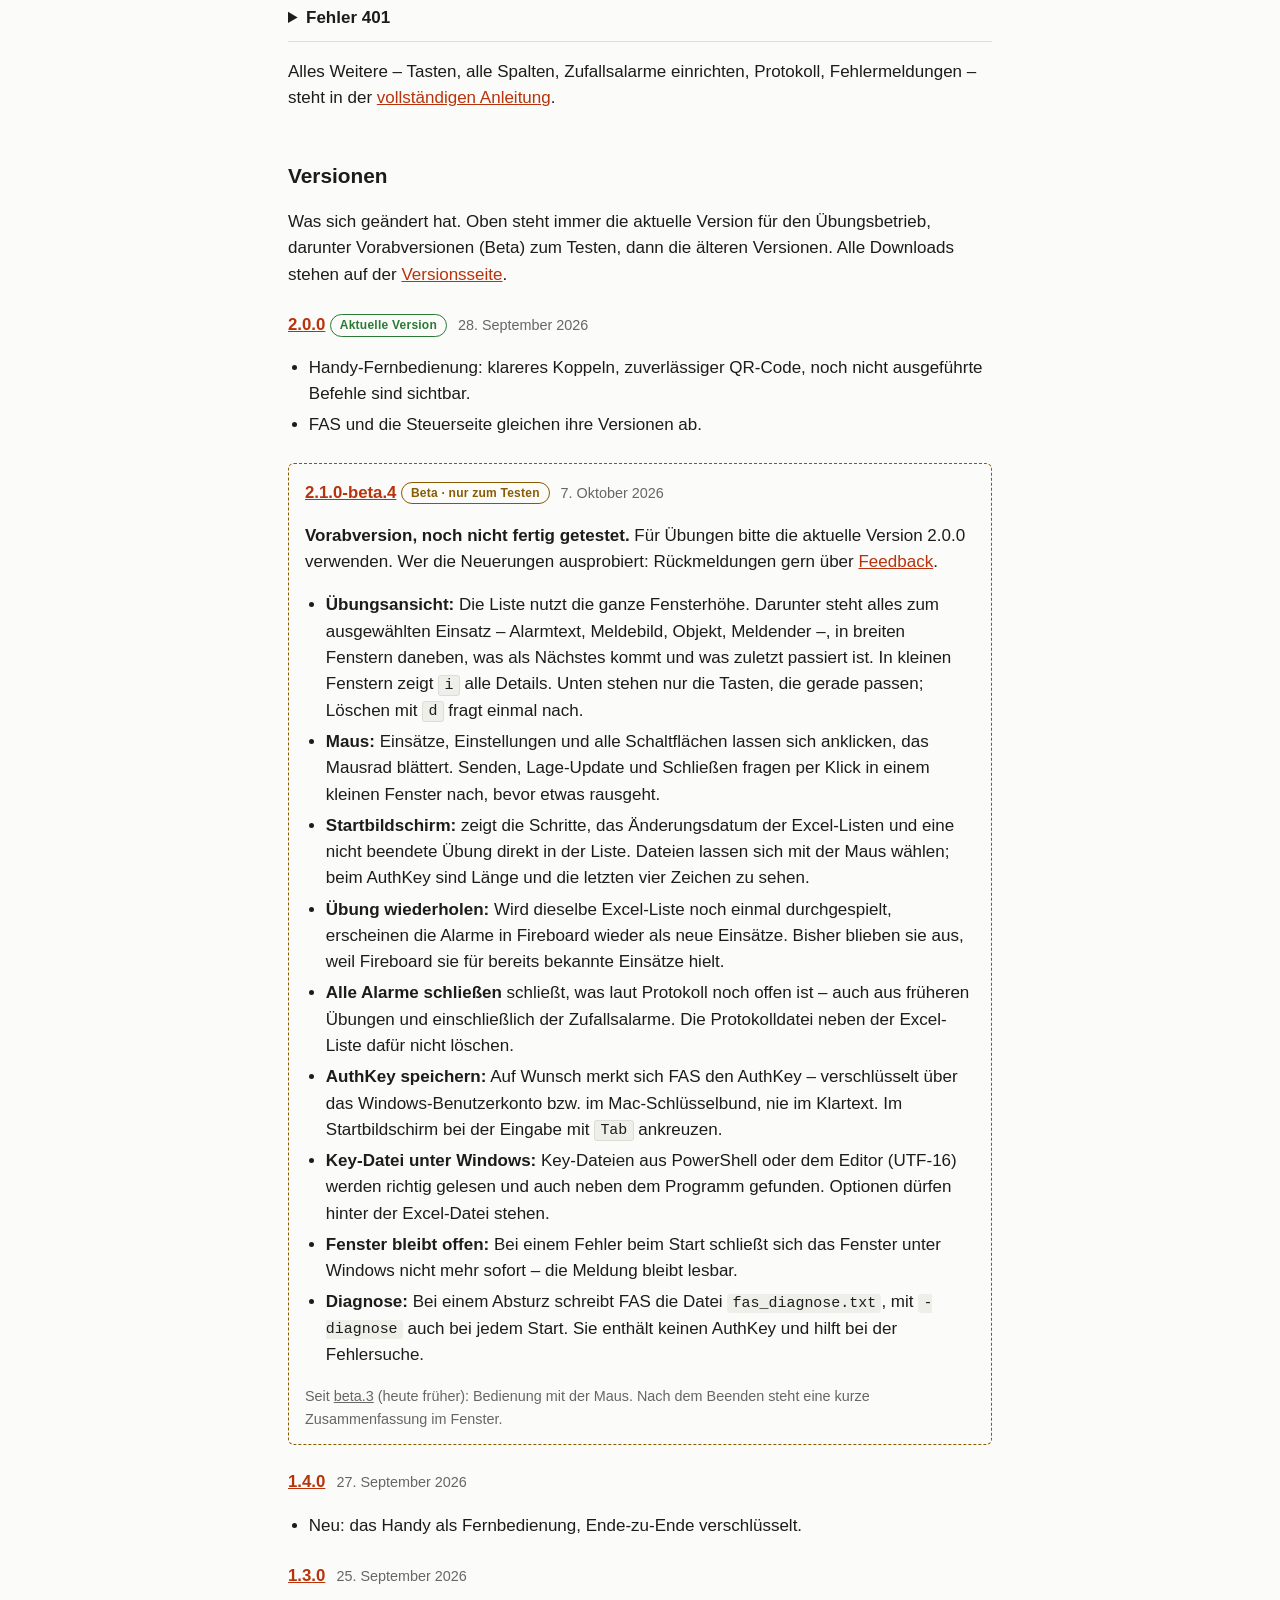
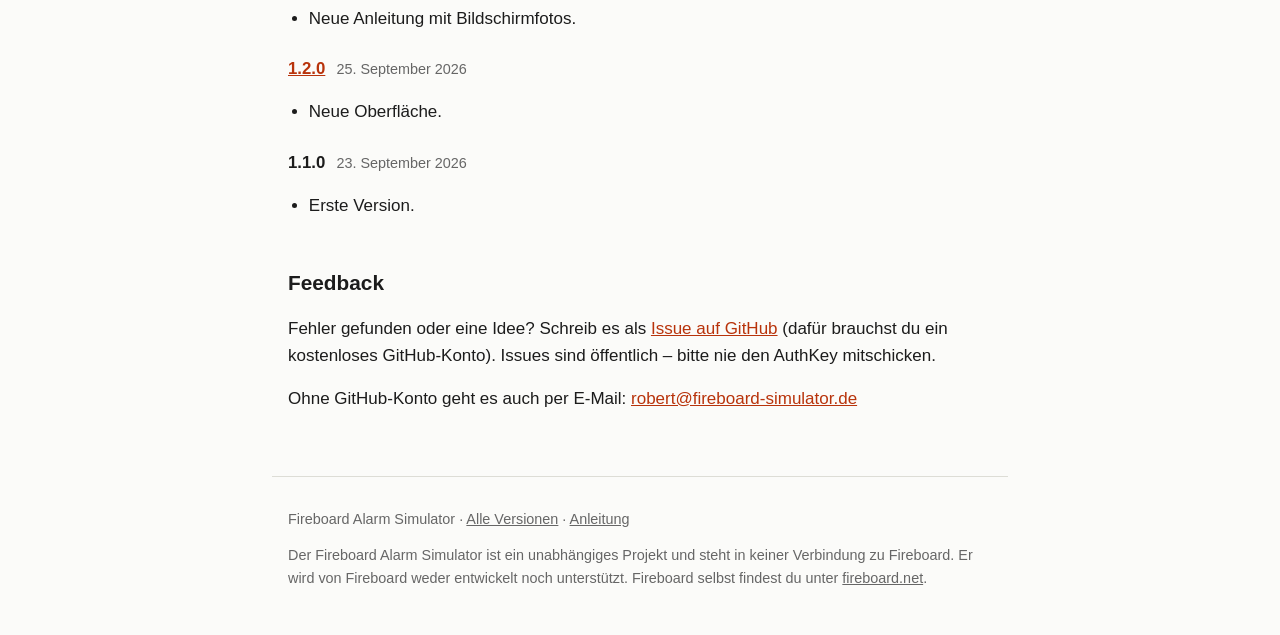
==== commit 7d695b2f: "README aktualisiert" ====
--- a/index.html
+++ b/index.html
@@ -111,7 +111,7 @@
 
 <p class="small">
 <span class="badge beta">Beta</span>
-<a href="https://github.com/kventil/fireboard-alarm-simulator-releases/releases/tag/v2.1.0-beta.3">Vorabversion 2.1.0-beta.3</a>
+<a href="https://github.com/kventil/fireboard-alarm-simulator-releases/releases/tag/v2.1.0-beta.4">Vorabversion 2.1.0-beta.4</a>
 nur zum Testen, nicht für Übungen – <a href="#versionen">was ist neu?</a>
 </p>
 
@@ -331,7 +331,7 @@
 
 <section class="beta">
 
-<h3><a href="https://github.com/kventil/fireboard-alarm-simulator-releases/releases/tag/v2.1.0-beta.3">2.1.0-beta.3</a> <span class="badge beta">Beta · nur zum Testen</span> <span class="date">7. Oktober 2026</span></h3>
+<h3><a href="https://github.com/kventil/fireboard-alarm-simulator-releases/releases/tag/v2.1.0-beta.4">2.1.0-beta.4</a> <span class="badge beta">Beta · nur zum Testen</span> <span class="date">7. Oktober 2026</span></h3>
 <p>
 <b>Vorabversion, noch nicht fertig getestet.</b> Für Übungen bitte die
 aktuelle Version 2.0.0 verwenden. Wer die Neuerungen ausprobiert:
@@ -344,6 +344,9 @@
     zuletzt passiert ist. In kleinen Fenstern zeigt <kbd>i</kbd> alle Details.
     Unten stehen nur die Tasten, die gerade passen; Löschen mit <kbd>d</kbd>
     fragt einmal nach.</li>
+  <li><b>Maus:</b> Einsätze, Einstellungen und alle Schaltflächen lassen sich
+    anklicken, das Mausrad blättert. Senden, Lage-Update und Schließen fragen
+    per Klick in einem kleinen Fenster nach, bevor etwas rausgeht.</li>
   <li><b>Startbildschirm:</b> zeigt die Schritte, das Änderungsdatum der
     Excel-Listen und eine nicht beendete Übung direkt in der Liste. Dateien
     lassen sich mit der Maus wählen; beim AuthKey sind Länge und die letzten
@@ -369,8 +372,8 @@
     Start. Sie enthält keinen AuthKey und hilft bei der Fehlersuche.</li>
 </ul>
 <p class="small">
-Seit <a href="https://github.com/kventil/fireboard-alarm-simulator-releases/releases/tag/v2.1.0-beta.2">beta.2</a> (3. Oktober): die neue
-Übungsansicht und der überarbeitete Startbildschirm (die ersten beiden Punkte).
+Seit <a href="https://github.com/kventil/fireboard-alarm-simulator-releases/releases/tag/v2.1.0-beta.3">beta.3</a> (heute früher): Bedienung mit der
+Maus. Nach dem Beenden steht eine kurze Zusammenfassung im Fenster.
 </p>
 
 </section>
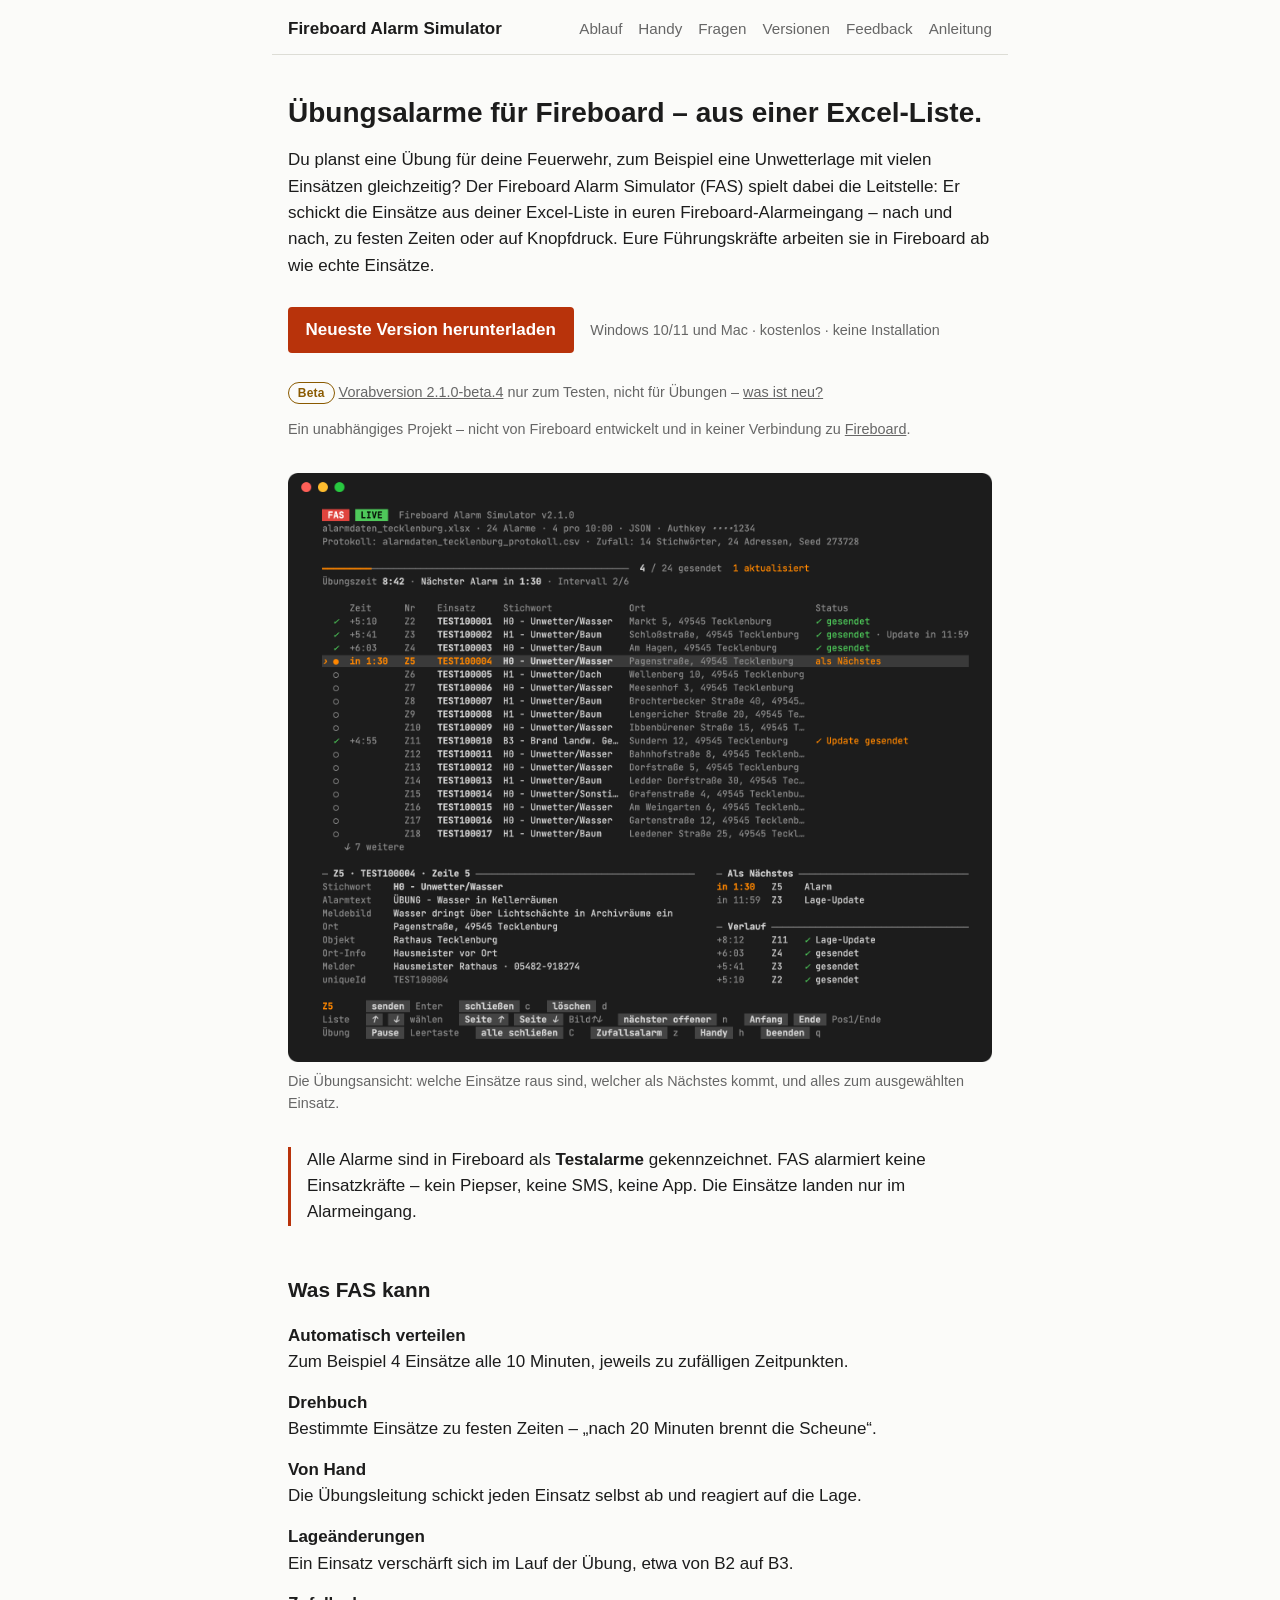
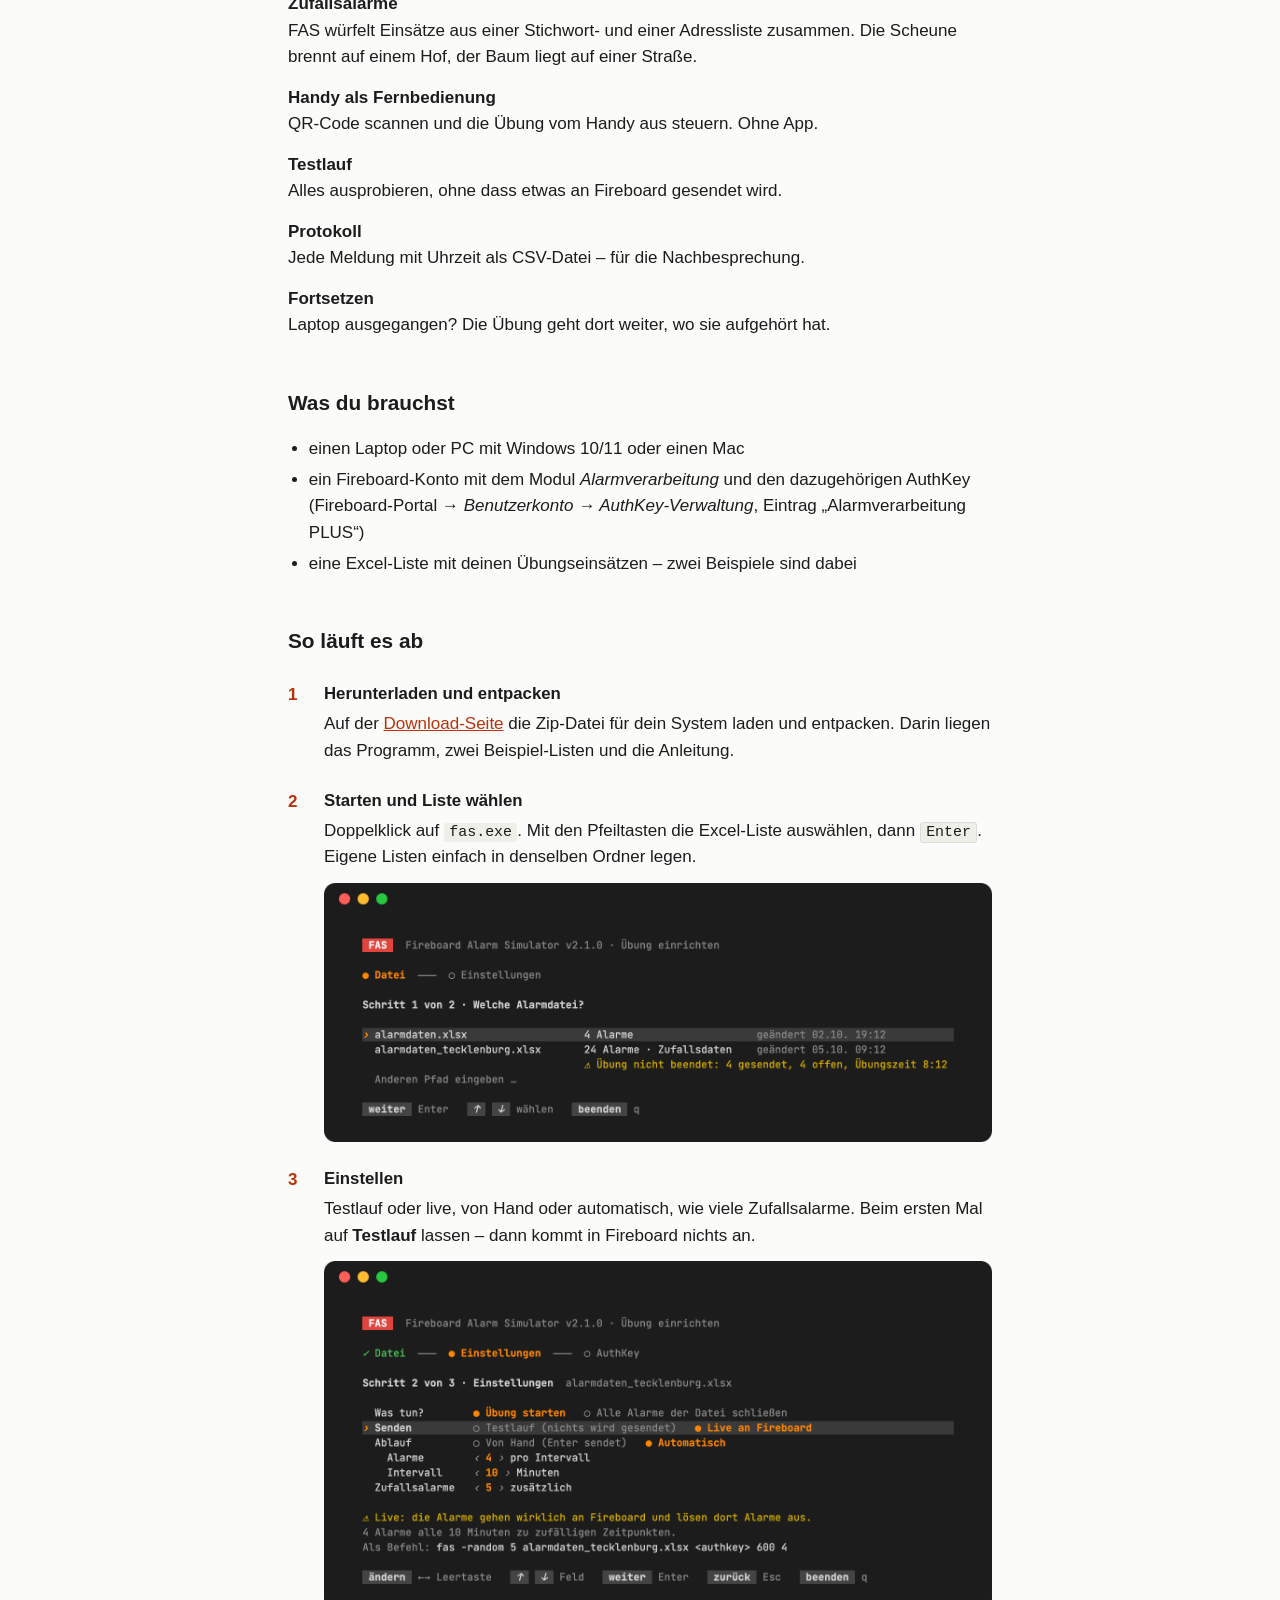
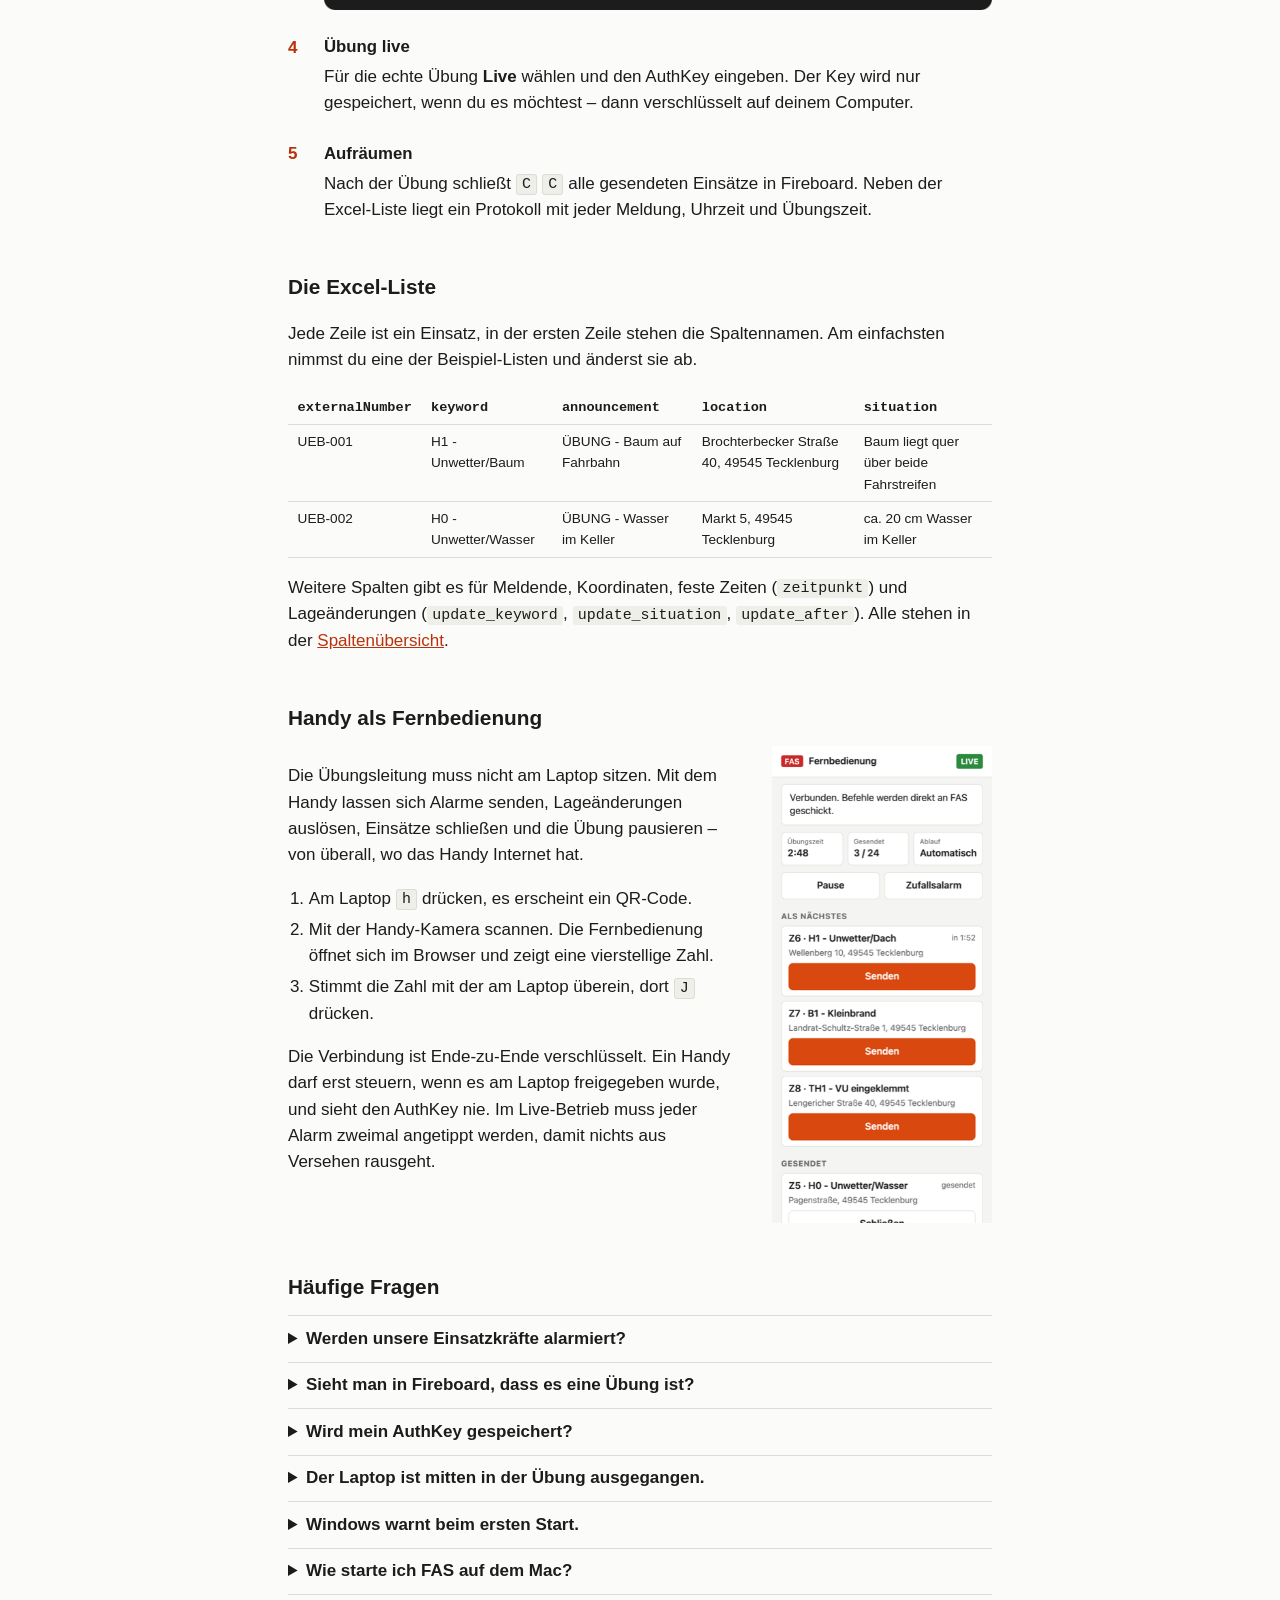
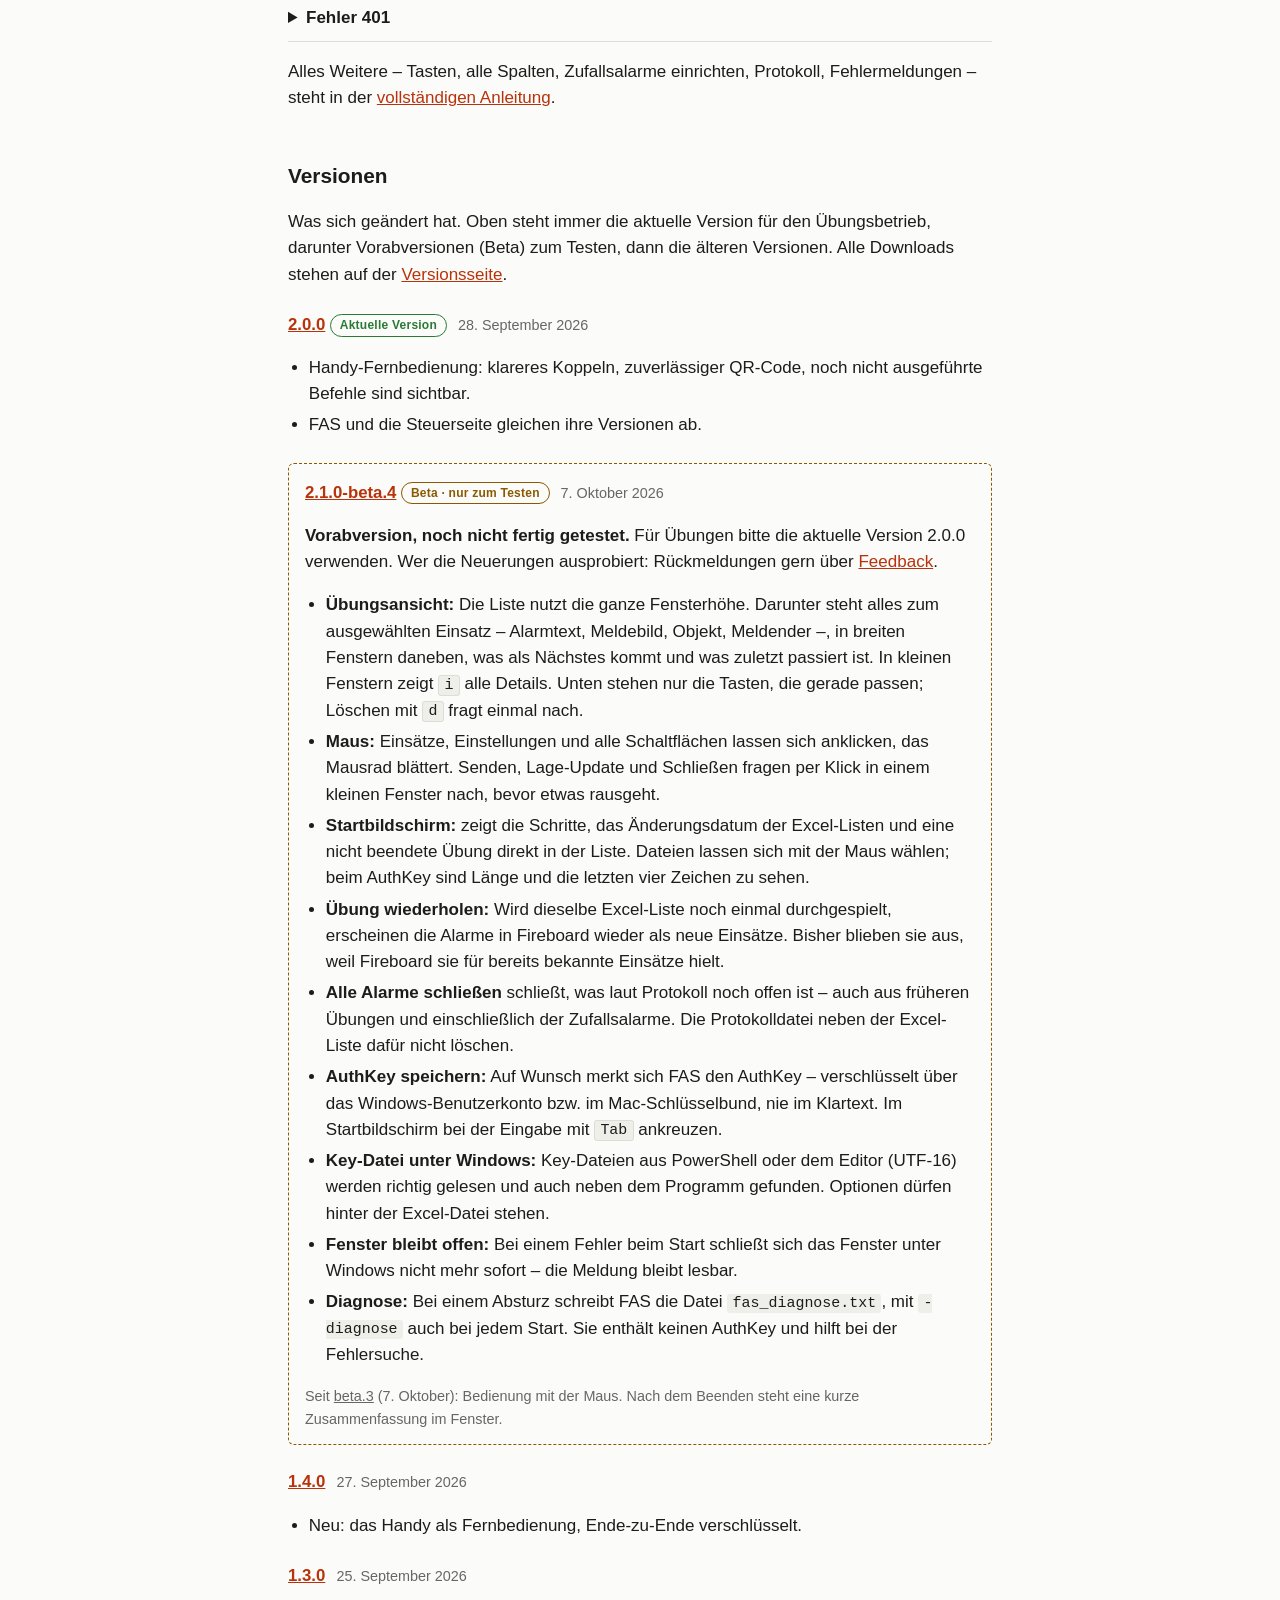
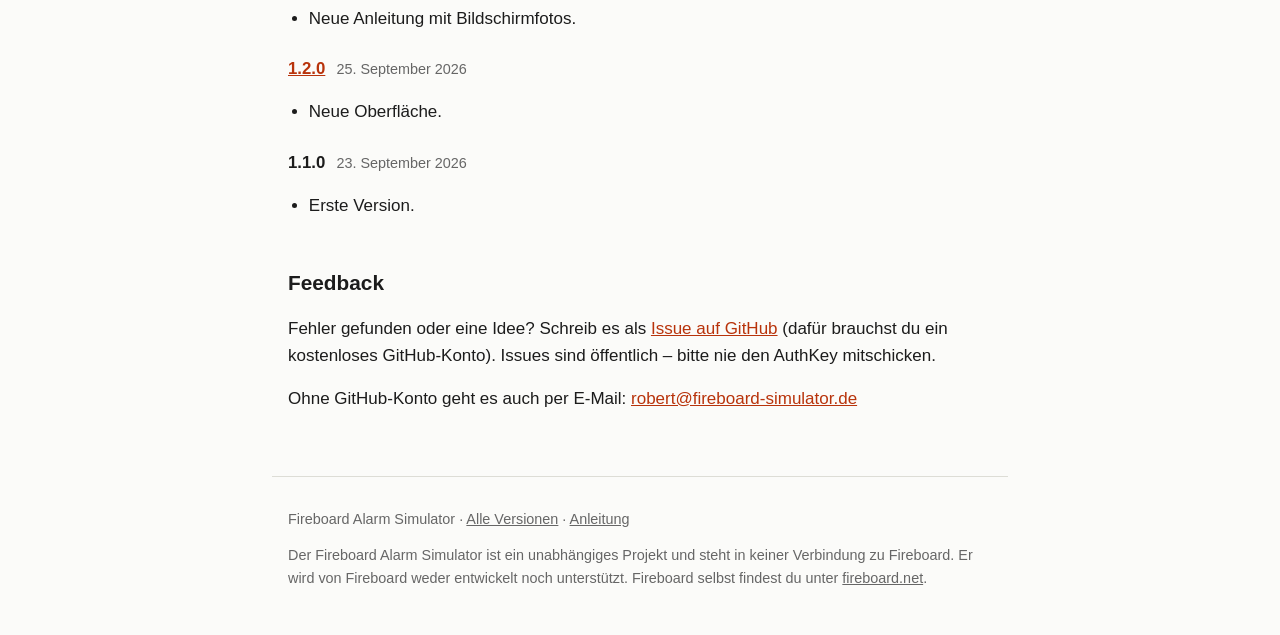
==== commit da8f49e3: "README aktualisiert" ====
--- a/index.html
+++ b/index.html
@@ -372,7 +372,7 @@
     Start. Sie enthält keinen AuthKey und hilft bei der Fehlersuche.</li>
 </ul>
 <p class="small">
-Seit <a href="https://github.com/kventil/fireboard-alarm-simulator-releases/releases/tag/v2.1.0-beta.3">beta.3</a> (heute früher): Bedienung mit der
+Seit <a href="https://github.com/kventil/fireboard-alarm-simulator-releases/releases/tag/v2.1.0-beta.3">beta.3</a> (7. Oktober): Bedienung mit der
 Maus. Nach dem Beenden steht eine kurze Zusammenfassung im Fenster.
 </p>
 
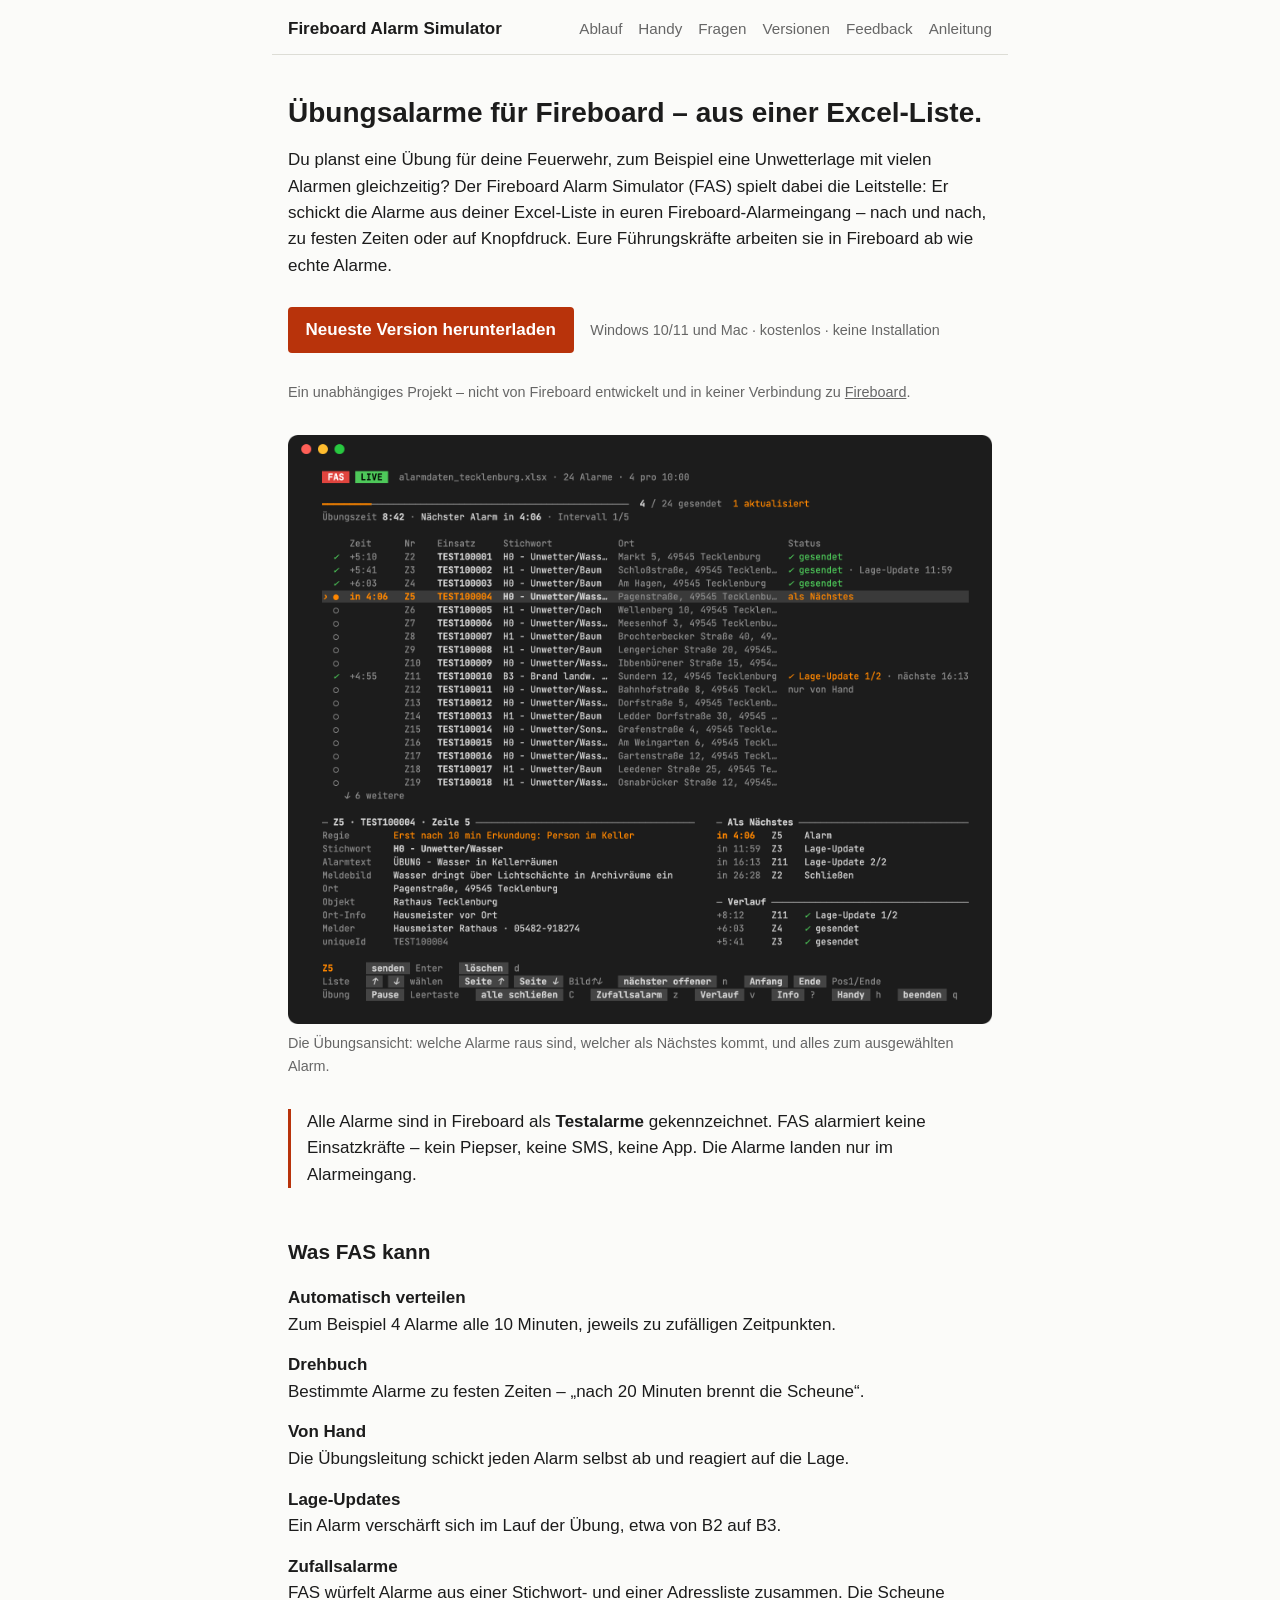
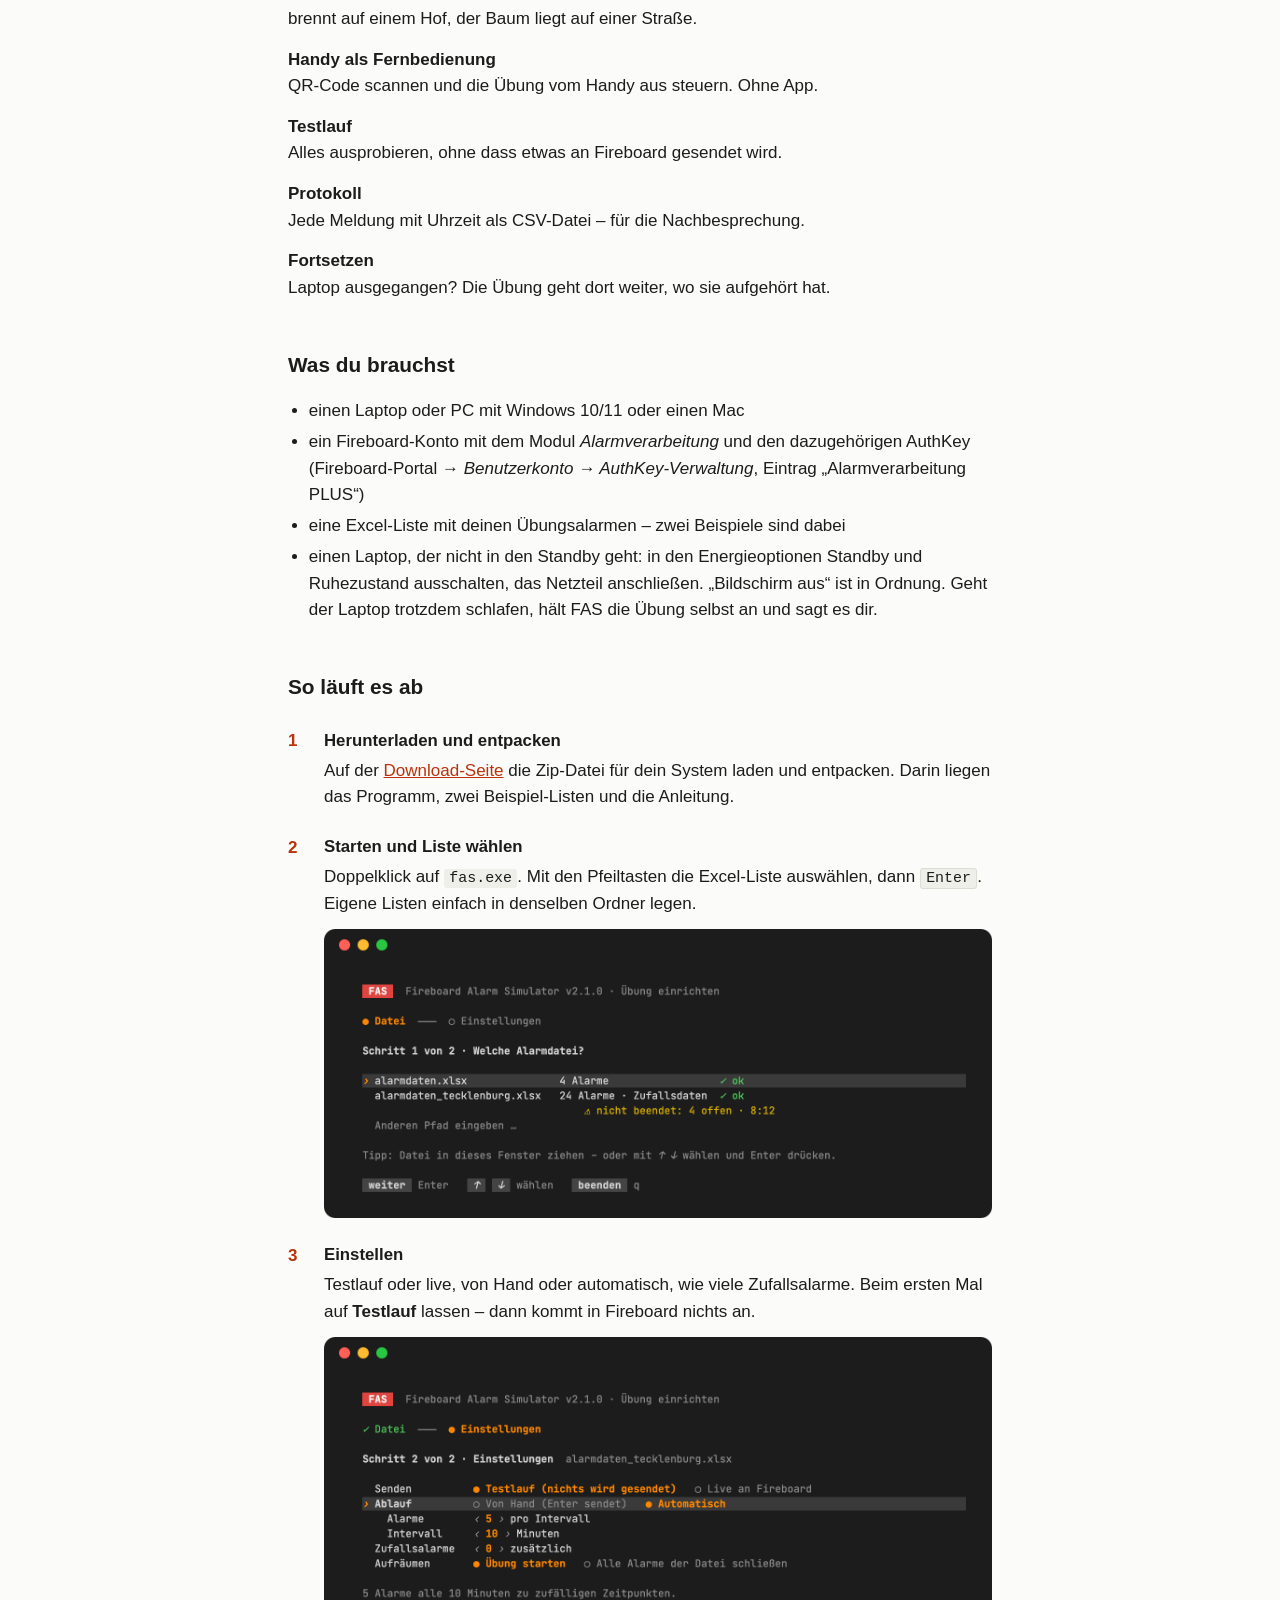
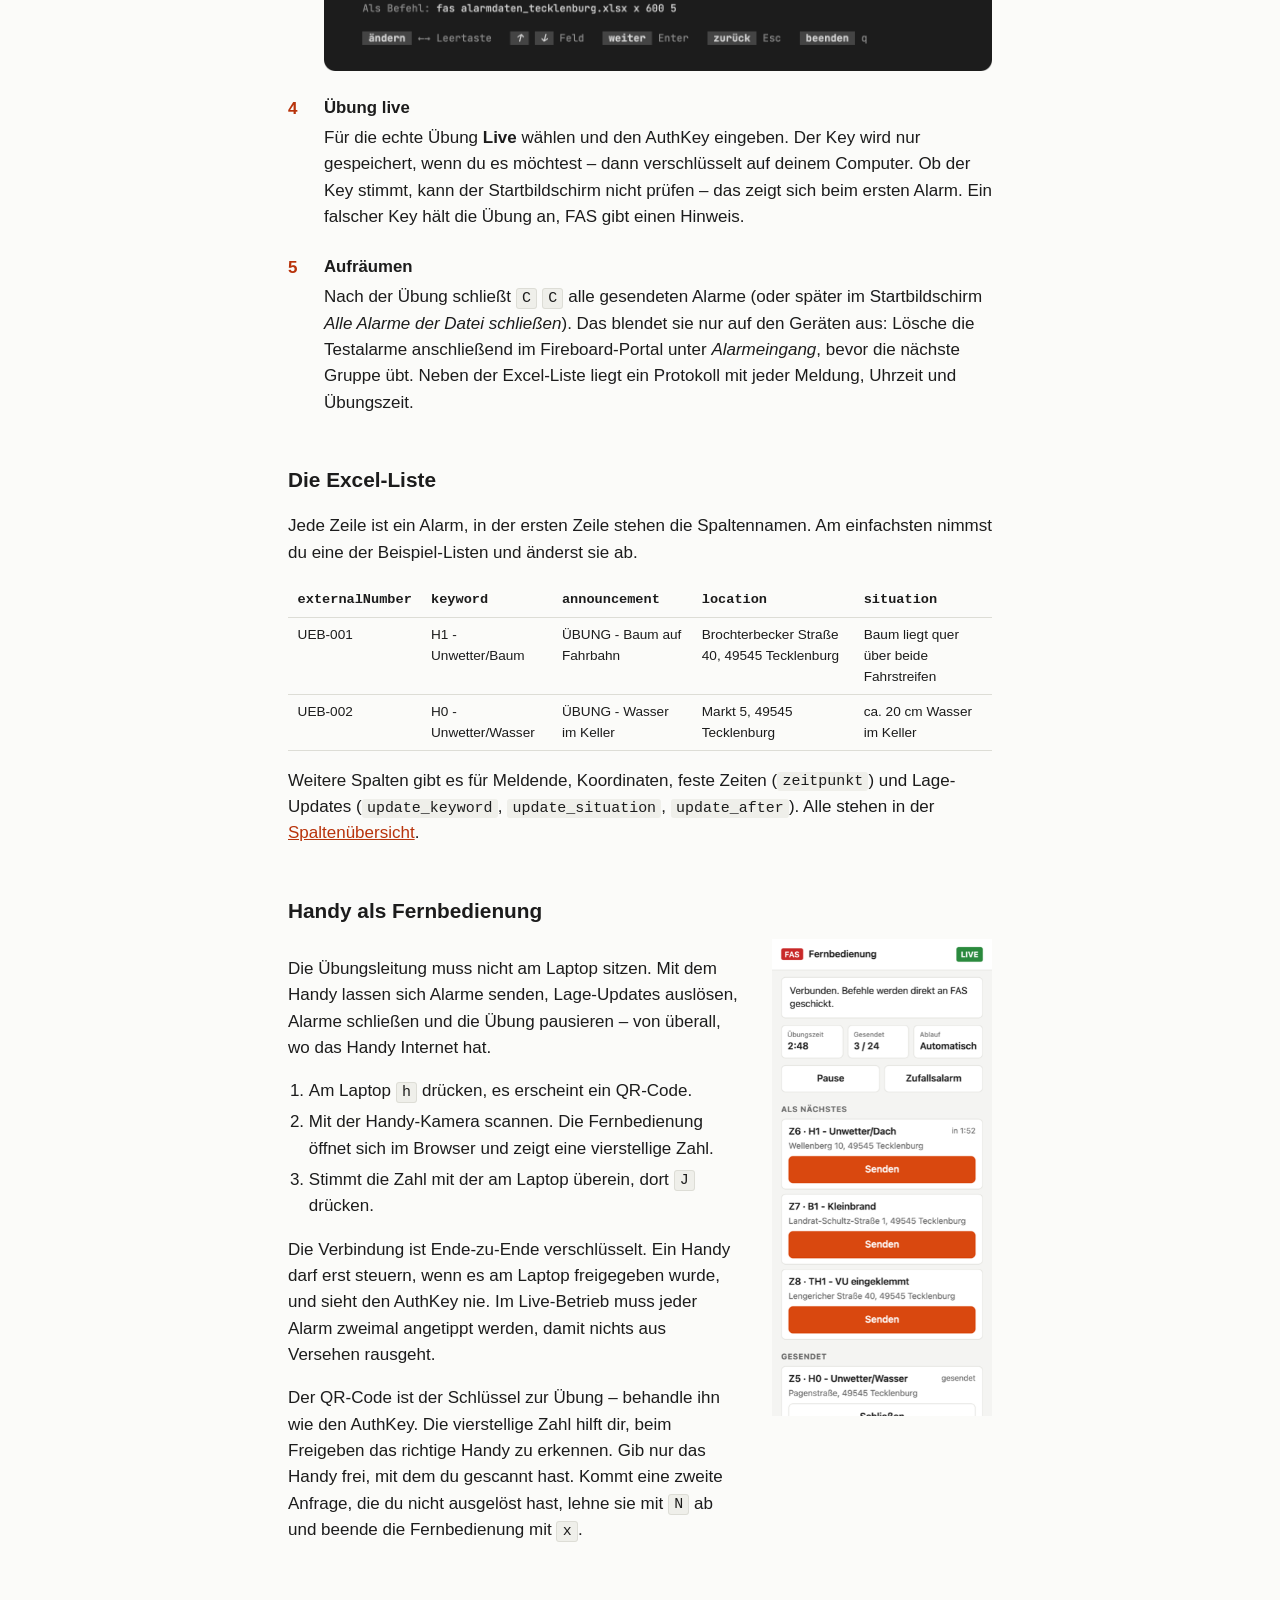
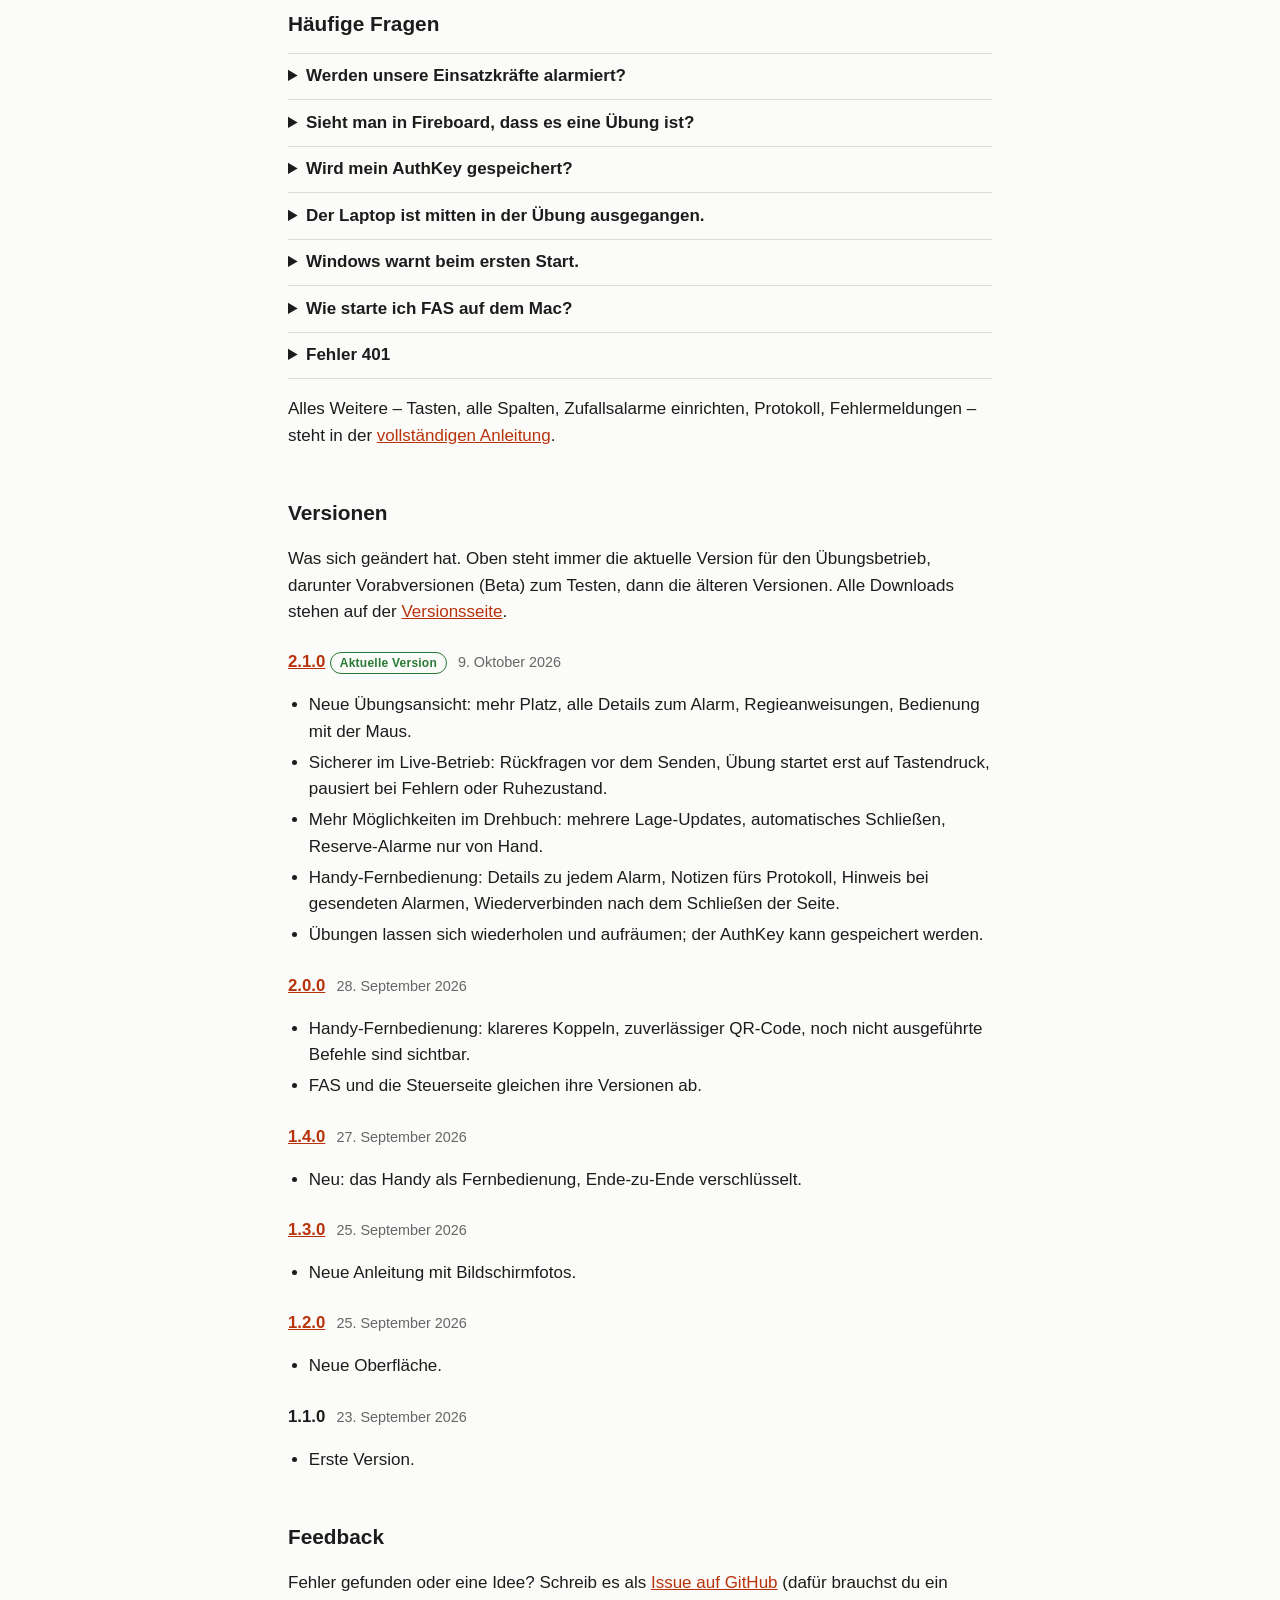
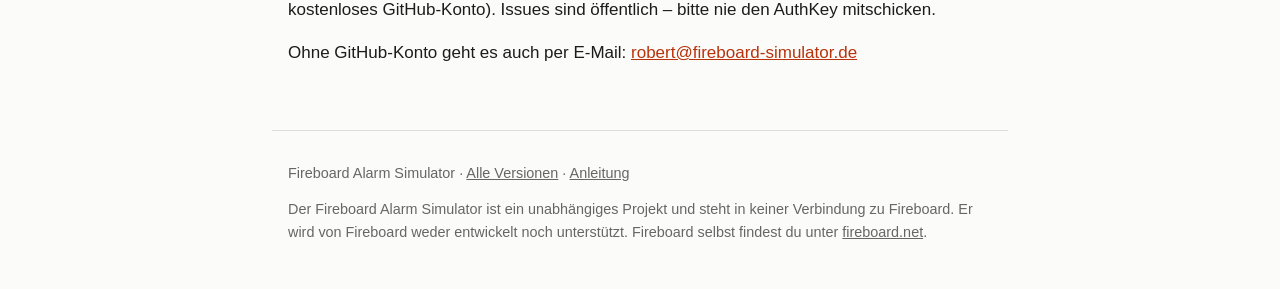
==== commit 394c4991: "README aktualisiert" ====
--- a/index.html
+++ b/index.html
@@ -4,7 +4,7 @@
 <meta charset="utf-8">
 <meta name="viewport" content="width=device-width, initial-scale=1">
 <title>Fireboard Alarm Simulator – Übungsalarme für die Feuerwehr</title>
-<meta name="description" content="Kostenloses Programm für Feuerwehr-Übungen: schickt Übungseinsätze aus einer Excel-Liste als Testalarme in den Fireboard-Alarmeingang. Für Windows und Mac.">
+<meta name="description" content="Kostenloses Programm für Feuerwehr-Übungen: schickt Übungsalarme aus einer Excel-Liste als Testalarme in den Fireboard-Alarmeingang. Für Windows und Mac.">
 <meta name="robots" content="index, follow, max-snippet:-1, max-image-preview:large">
 <link rel="canonical" href="https://fireboard-simulator.de/">
 
@@ -13,7 +13,7 @@
 <meta property="og:locale" content="de_DE">
 <meta property="og:url" content="https://fireboard-simulator.de/">
 <meta property="og:title" content="Fireboard Alarm Simulator – Übungsalarme für die Feuerwehr">
-<meta property="og:description" content="FAS spielt bei der Übung die Leitstelle: Einsätze aus einer Excel-Liste landen als Testalarme im Fireboard-Alarmeingang – automatisch, nach Drehbuch oder auf Knopfdruck. Kostenlos für Windows und Mac.">
+<meta property="og:description" content="FAS spielt bei der Übung die Leitstelle: Alarme aus einer Excel-Liste landen als Testalarme im Fireboard-Alarmeingang – automatisch, nach Drehbuch oder auf Knopfdruck. Kostenlos für Windows und Mac.">
 <meta property="og:image" content="https://fireboard-simulator.de/docs/images/uebung.png">
 <meta property="og:image:type" content="image/png">
 <meta property="og:image:width" content="1600">
@@ -40,7 +40,7 @@
       "alternateName": "FAS",
       "url": "https://fireboard-simulator.de/",
       "mainEntityOfPage": "https://fireboard-simulator.de/",
-      "description": "Programm für Feuerwehr-Übungen: schickt Übungseinsätze aus einer Excel-Liste als Testalarme in den Fireboard-Alarmeingang – automatisch verteilt, nach Drehbuch zu festen Zeiten oder von Hand. Es werden keine Einsatzkräfte alarmiert. Unabhängiges Projekt, nicht von Fireboard entwickelt.",
+      "description": "Programm für Feuerwehr-Übungen: schickt Übungsalarme aus einer Excel-Liste als Testalarme in den Fireboard-Alarmeingang – automatisch verteilt, nach Drehbuch zu festen Zeiten oder von Hand. Es werden keine Einsatzkräfte alarmiert. Unabhängiges Projekt, nicht von Fireboard entwickelt.",
       "inLanguage": "de",
       "applicationCategory": "UtilitiesApplication",
       "operatingSystem": "Windows 10, Windows 11, macOS",
@@ -62,9 +62,9 @@
       },
       "featureList": [
         "Übungsalarme automatisch über die Übungszeit verteilen",
-        "Drehbuch: Einsätze zu festen Zeiten",
-        "Einsätze von Hand durch die Übungsleitung senden",
-        "Lageänderungen im Lauf der Übung",
+        "Drehbuch: Alarme zu festen Zeiten",
+        "Alarme von Hand durch die Übungsleitung senden",
+        "Lage-Updates im Lauf der Übung",
         "Zufallsalarme aus Stichwort- und Adressliste",
         "Handy als Fernbedienung per QR-Code, Ende-zu-Ende verschlüsselt",
         "Testlauf ohne Senden an Fireboard",
@@ -98,10 +98,10 @@
 
 <p>
 Du planst eine Übung für deine Feuerwehr, zum Beispiel eine Unwetterlage mit
-vielen Einsätzen gleichzeitig? Der Fireboard Alarm Simulator (FAS) spielt dabei
-die Leitstelle: Er schickt die Einsätze aus deiner Excel-Liste in euren
+vielen Alarmen gleichzeitig? Der Fireboard Alarm Simulator (FAS) spielt dabei
+die Leitstelle: Er schickt die Alarme aus deiner Excel-Liste in euren
 Fireboard-Alarmeingang – nach und nach, zu festen Zeiten oder auf Knopfdruck.
-Eure Führungskräfte arbeiten sie in Fireboard ab wie echte Einsätze.
+Eure Führungskräfte arbeiten sie in Fireboard ab wie echte Alarme.
 </p>
 
 <p class="download">
@@ -110,40 +110,34 @@
 </p>
 
 <p class="small">
-<span class="badge beta">Beta</span>
-<a href="https://github.com/kventil/fireboard-alarm-simulator-releases/releases/tag/v2.1.0-beta.4">Vorabversion 2.1.0-beta.4</a>
-nur zum Testen, nicht für Übungen – <a href="#versionen">was ist neu?</a>
-</p>
-
-<p class="small">
 Ein unabhängiges Projekt – nicht von Fireboard entwickelt und in keiner
 Verbindung zu <a href="https://fireboard.net/">Fireboard</a>.
 </p>
 
 <figure>
   <img src="docs/images/uebung.png" width="1696" height="1420" alt="Übungsansicht während einer laufenden Übung">
-  <figcaption>Die Übungsansicht: welche Einsätze raus sind, welcher als Nächstes kommt, und alles zum ausgewählten Einsatz.</figcaption>
+  <figcaption>Die Übungsansicht: welche Alarme raus sind, welcher als Nächstes kommt, und alles zum ausgewählten Alarm.</figcaption>
 </figure>
 
 <p class="note">
 Alle Alarme sind in Fireboard als <b>Testalarme</b> gekennzeichnet. FAS
 alarmiert keine Einsatzkräfte – kein Piepser, keine SMS, keine App. Die
-Einsätze landen nur im Alarmeingang.
+Alarme landen nur im Alarmeingang.
 </p>
 
 <h2>Was FAS kann</h2>
 
 <dl class="features">
   <dt>Automatisch verteilen</dt>
-  <dd>Zum Beispiel 4 Einsätze alle 10 Minuten, jeweils zu zufälligen Zeitpunkten.</dd>
+  <dd>Zum Beispiel 4 Alarme alle 10 Minuten, jeweils zu zufälligen Zeitpunkten.</dd>
   <dt>Drehbuch</dt>
-  <dd>Bestimmte Einsätze zu festen Zeiten – „nach 20 Minuten brennt die Scheune“.</dd>
+  <dd>Bestimmte Alarme zu festen Zeiten – „nach 20 Minuten brennt die Scheune“.</dd>
   <dt>Von Hand</dt>
-  <dd>Die Übungsleitung schickt jeden Einsatz selbst ab und reagiert auf die Lage.</dd>
-  <dt>Lageänderungen</dt>
-  <dd>Ein Einsatz verschärft sich im Lauf der Übung, etwa von B2 auf B3.</dd>
+  <dd>Die Übungsleitung schickt jeden Alarm selbst ab und reagiert auf die Lage.</dd>
+  <dt>Lage-Updates</dt>
+  <dd>Ein Alarm verschärft sich im Lauf der Übung, etwa von B2 auf B3.</dd>
   <dt>Zufallsalarme</dt>
-  <dd>FAS würfelt Einsätze aus einer Stichwort- und einer Adressliste zusammen. Die Scheune brennt auf einem Hof, der Baum liegt auf einer Straße.</dd>
+  <dd>FAS würfelt Alarme aus einer Stichwort- und einer Adressliste zusammen. Die Scheune brennt auf einem Hof, der Baum liegt auf einer Straße.</dd>
   <dt>Handy als Fernbedienung</dt>
   <dd>QR-Code scannen und die Übung vom Handy aus steuern. Ohne App.</dd>
   <dt>Testlauf</dt>
@@ -161,7 +155,11 @@
   <li>ein Fireboard-Konto mit dem Modul <i>Alarmverarbeitung</i> und den
     dazugehörigen AuthKey (Fireboard-Portal → <i>Benutzerkonto →
     AuthKey-Verwaltung</i>, Eintrag „Alarmverarbeitung PLUS“)</li>
-  <li>eine Excel-Liste mit deinen Übungseinsätzen – zwei Beispiele sind dabei</li>
+  <li>eine Excel-Liste mit deinen Übungsalarmen – zwei Beispiele sind dabei</li>
+  <li>einen Laptop, der nicht in den Standby geht: in den Energieoptionen
+    Standby und Ruhezustand ausschalten, das Netzteil anschließen. „Bildschirm
+    aus“ ist in Ordnung. Geht der Laptop trotzdem schlafen, hält FAS die Übung
+    selbst an und sagt es dir.</li>
 </ul>
 
 <h2 id="ablauf">So läuft es ab</h2>
@@ -191,12 +189,17 @@
     <h3>Übung live</h3>
     <p>Für die echte Übung <b>Live</b> wählen und den AuthKey eingeben. Der
     Key wird nur gespeichert, wenn du es möchtest – dann verschlüsselt auf
-    deinem Computer.</p>
+    deinem Computer. Ob der Key stimmt, kann der Startbildschirm nicht
+    prüfen – das zeigt sich beim ersten Alarm. Ein falscher Key hält die Übung
+    an, FAS gibt einen Hinweis.</p>
   </li>
   <li>
     <h3>Aufräumen</h3>
     <p>Nach der Übung schließt <kbd>C</kbd> <kbd>C</kbd> alle gesendeten
-    Einsätze in Fireboard. Neben der Excel-Liste liegt ein Protokoll mit
+    Alarme (oder später im Startbildschirm <i>Alle Alarme der Datei
+    schließen</i>). Das blendet sie nur auf den Geräten aus: Lösche die
+    Testalarme anschließend im Fireboard-Portal unter <i>Alarmeingang</i>,
+    bevor die nächste Gruppe übt. Neben der Excel-Liste liegt ein Protokoll mit
     jeder Meldung, Uhrzeit und Übungszeit.</p>
   </li>
 </ol>
@@ -204,7 +207,7 @@
 <h2>Die Excel-Liste</h2>
 
 <p>
-Jede Zeile ist ein Einsatz, in der ersten Zeile stehen die Spaltennamen. Am
+Jede Zeile ist ein Alarm, in der ersten Zeile stehen die Spaltennamen. Am
 einfachsten nimmst du eine der Beispiel-Listen und änderst sie ab.
 </p>
 
@@ -222,7 +225,7 @@
 
 <p>
 Weitere Spalten gibt es für Meldende, Koordinaten, feste Zeiten
-(<code>zeitpunkt</code>) und Lageänderungen (<code>update_keyword</code>,
+(<code>zeitpunkt</code>) und Lage-Updates (<code>update_keyword</code>,
 <code>update_situation</code>, <code>update_after</code>). Alle stehen in der
 <a href="https://github.com/kventil/fireboard-alarm-simulator-releases#alle-spalten">Spaltenübersicht</a>.
 </p>
@@ -233,7 +236,7 @@
   <div>
     <p>
     Die Übungsleitung muss nicht am Laptop sitzen. Mit dem Handy lassen sich
-    Alarme senden, Lageänderungen auslösen, Einsätze schließen und die Übung
+    Alarme senden, Lage-Updates auslösen, Alarme schließen und die Übung
     pausieren – von überall, wo das Handy Internet hat.
     </p>
     <ol>
@@ -247,6 +250,13 @@
     Im Live-Betrieb muss jeder Alarm zweimal angetippt werden, damit nichts
     aus Versehen rausgeht.
     </p>
+    <p>
+    Der QR-Code ist der Schlüssel zur Übung – behandle ihn wie den AuthKey.
+    Die vierstellige Zahl hilft dir, beim Freigeben das richtige Handy zu
+    erkennen. Gib nur das Handy frei, mit dem du gescannt hast. Kommt eine
+    zweite Anfrage, die du nicht ausgelöst hast, lehne sie mit <kbd>N</kbd> ab
+    und beende die Fernbedienung mit <kbd>x</kbd>.
+    </p>
   </div>
   <img src="docs/images/handy.png" width="323" height="700" alt="Fernbedienung auf dem Handy" loading="lazy">
 </div>
@@ -255,7 +265,7 @@
 
 <details>
   <summary>Werden unsere Einsatzkräfte alarmiert?</summary>
-  <p>Nein. FAS schickt die Einsätze nur in den Fireboard-Alarmeingang. Piepser,
+  <p>Nein. FAS schickt die Alarme nur in den Fireboard-Alarmeingang. Piepser,
   Sirene, SMS oder Alarmierungs-Apps werden nicht ausgelöst.</p>
 </details>
 
@@ -276,7 +286,7 @@
   <summary>Der Laptop ist mitten in der Übung ausgegangen.</summary>
   <p>Einfach FAS wieder starten. Es fragt „Letzte Übung fortsetzen?“ – mit
   <kbd>J</kbd> geht es dort weiter, wo es aufgehört hat. Schon gesendete
-  Einsätze werden nicht noch einmal geschickt.</p>
+  Alarme werden nicht noch einmal geschickt.</p>
 </details>
 
 <details>
@@ -322,61 +332,21 @@
 <!-- Order: the newest regular release first, then pre-releases (section
      class="beta"), then the older releases. -->
 
-<h3><a href="https://github.com/kventil/fireboard-alarm-simulator-releases/releases/tag/v2.0.0">2.0.0</a> <span class="badge stable">Aktuelle Version</span> <span class="date">28. September 2026</span></h3>
+<h3><a href="https://github.com/kventil/fireboard-alarm-simulator-releases/releases/tag/v2.1.0">2.1.0</a> <span class="badge stable">Aktuelle Version</span> <span class="date">9. Oktober 2026</span></h3>
+<ul>
+  <li>Neue Übungsansicht: mehr Platz, alle Details zum Alarm, Regieanweisungen, Bedienung mit der Maus.</li>
+  <li>Sicherer im Live-Betrieb: Rückfragen vor dem Senden, Übung startet erst auf Tastendruck, pausiert bei Fehlern oder Ruhezustand.</li>
+  <li>Mehr Möglichkeiten im Drehbuch: mehrere Lage-Updates, automatisches Schließen, Reserve-Alarme nur von Hand.</li>
+  <li>Handy-Fernbedienung: Details zu jedem Alarm, Notizen fürs Protokoll, Hinweis bei gesendeten Alarmen, Wiederverbinden nach dem Schließen der Seite.</li>
+  <li>Übungen lassen sich wiederholen und aufräumen; der AuthKey kann gespeichert werden.</li>
+</ul>
+
+<h3><a href="https://github.com/kventil/fireboard-alarm-simulator-releases/releases/tag/v2.0.0">2.0.0</a> <span class="date">28. September 2026</span></h3>
 <ul>
   <li>Handy-Fernbedienung: klareres Koppeln, zuverlässiger QR-Code, noch nicht
     ausgeführte Befehle sind sichtbar.</li>
   <li>FAS und die Steuerseite gleichen ihre Versionen ab.</li>
 </ul>
-
-<section class="beta">
-
-<h3><a href="https://github.com/kventil/fireboard-alarm-simulator-releases/releases/tag/v2.1.0-beta.4">2.1.0-beta.4</a> <span class="badge beta">Beta · nur zum Testen</span> <span class="date">7. Oktober 2026</span></h3>
-<p>
-<b>Vorabversion, noch nicht fertig getestet.</b> Für Übungen bitte die
-aktuelle Version 2.0.0 verwenden. Wer die Neuerungen ausprobiert:
-Rückmeldungen gern über <a href="#feedback">Feedback</a>.
-</p>
-<ul>
-  <li><b>Übungsansicht:</b> Die Liste nutzt die ganze Fensterhöhe. Darunter
-    steht alles zum ausgewählten Einsatz – Alarmtext, Meldebild, Objekt,
-    Meldender –, in breiten Fenstern daneben, was als Nächstes kommt und was
-    zuletzt passiert ist. In kleinen Fenstern zeigt <kbd>i</kbd> alle Details.
-    Unten stehen nur die Tasten, die gerade passen; Löschen mit <kbd>d</kbd>
-    fragt einmal nach.</li>
-  <li><b>Maus:</b> Einsätze, Einstellungen und alle Schaltflächen lassen sich
-    anklicken, das Mausrad blättert. Senden, Lage-Update und Schließen fragen
-    per Klick in einem kleinen Fenster nach, bevor etwas rausgeht.</li>
-  <li><b>Startbildschirm:</b> zeigt die Schritte, das Änderungsdatum der
-    Excel-Listen und eine nicht beendete Übung direkt in der Liste. Dateien
-    lassen sich mit der Maus wählen; beim AuthKey sind Länge und die letzten
-    vier Zeichen zu sehen.</li>
-  <li><b>Übung wiederholen:</b> Wird dieselbe Excel-Liste noch einmal
-    durchgespielt, erscheinen die Alarme in Fireboard wieder als neue Einsätze.
-    Bisher blieben sie aus, weil Fireboard sie für bereits bekannte Einsätze
-    hielt.</li>
-  <li><b>Alle Alarme schließen</b> schließt, was laut Protokoll noch offen ist –
-    auch aus früheren Übungen und einschließlich der Zufallsalarme. Die
-    Protokolldatei neben der Excel-Liste dafür nicht löschen.</li>
-  <li><b>AuthKey speichern:</b> Auf Wunsch merkt sich FAS den AuthKey –
-    verschlüsselt über das Windows-Benutzerkonto bzw. im Mac-Schlüsselbund,
-    nie im Klartext. Im Startbildschirm bei der Eingabe mit <kbd>Tab</kbd>
-    ankreuzen.</li>
-  <li><b>Key-Datei unter Windows:</b> Key-Dateien aus PowerShell oder dem
-    Editor (UTF-16) werden richtig gelesen und auch neben dem Programm
-    gefunden. Optionen dürfen hinter der Excel-Datei stehen.</li>
-  <li><b>Fenster bleibt offen:</b> Bei einem Fehler beim Start schließt sich
-    das Fenster unter Windows nicht mehr sofort – die Meldung bleibt lesbar.</li>
-  <li><b>Diagnose:</b> Bei einem Absturz schreibt FAS die Datei
-    <code>fas_diagnose.txt</code>, mit <code>-diagnose</code> auch bei jedem
-    Start. Sie enthält keinen AuthKey und hilft bei der Fehlersuche.</li>
-</ul>
-<p class="small">
-Seit <a href="https://github.com/kventil/fireboard-alarm-simulator-releases/releases/tag/v2.1.0-beta.3">beta.3</a> (7. Oktober): Bedienung mit der
-Maus. Nach dem Beenden steht eine kurze Zusammenfassung im Fenster.
-</p>
-
-</section>
 
 <h3><a href="https://github.com/kventil/fireboard-alarm-simulator-releases/releases/tag/v1.4.0">1.4.0</a> <span class="date">27. September 2026</span></h3>
 <ul>
